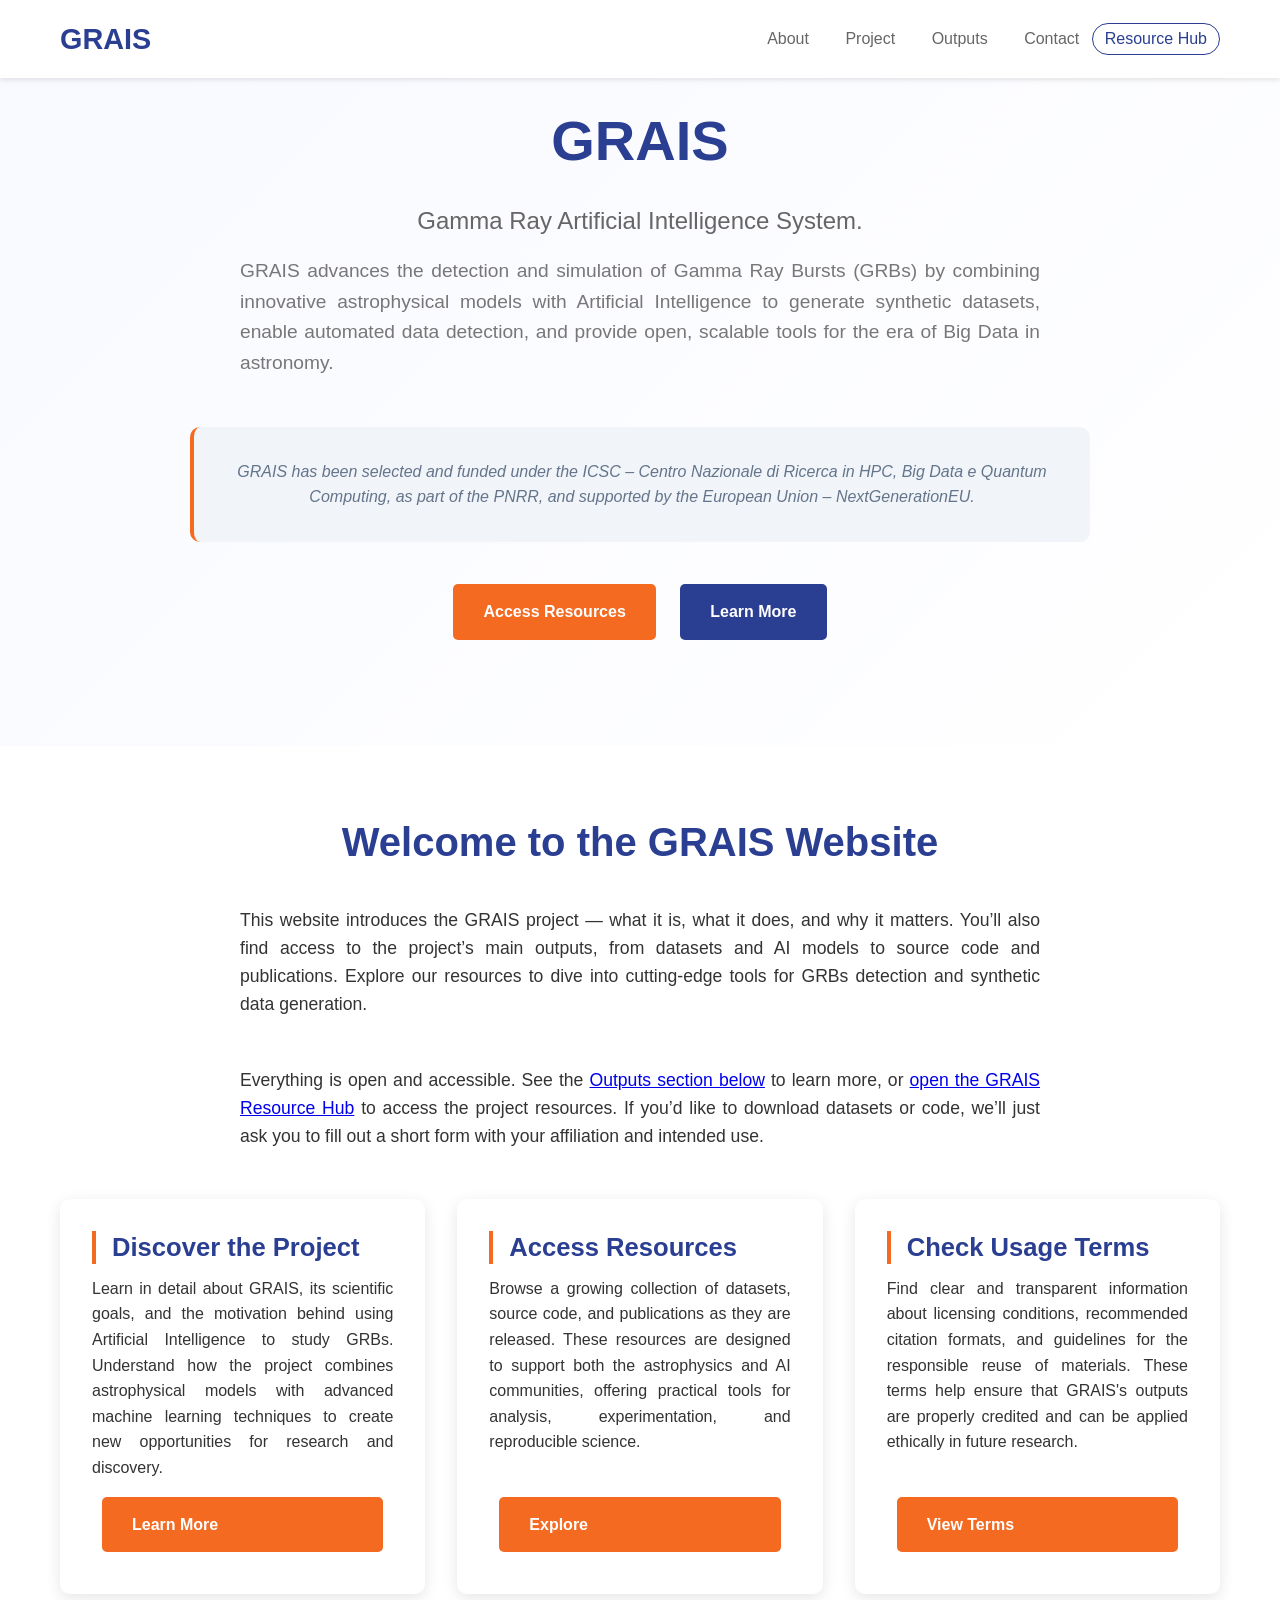
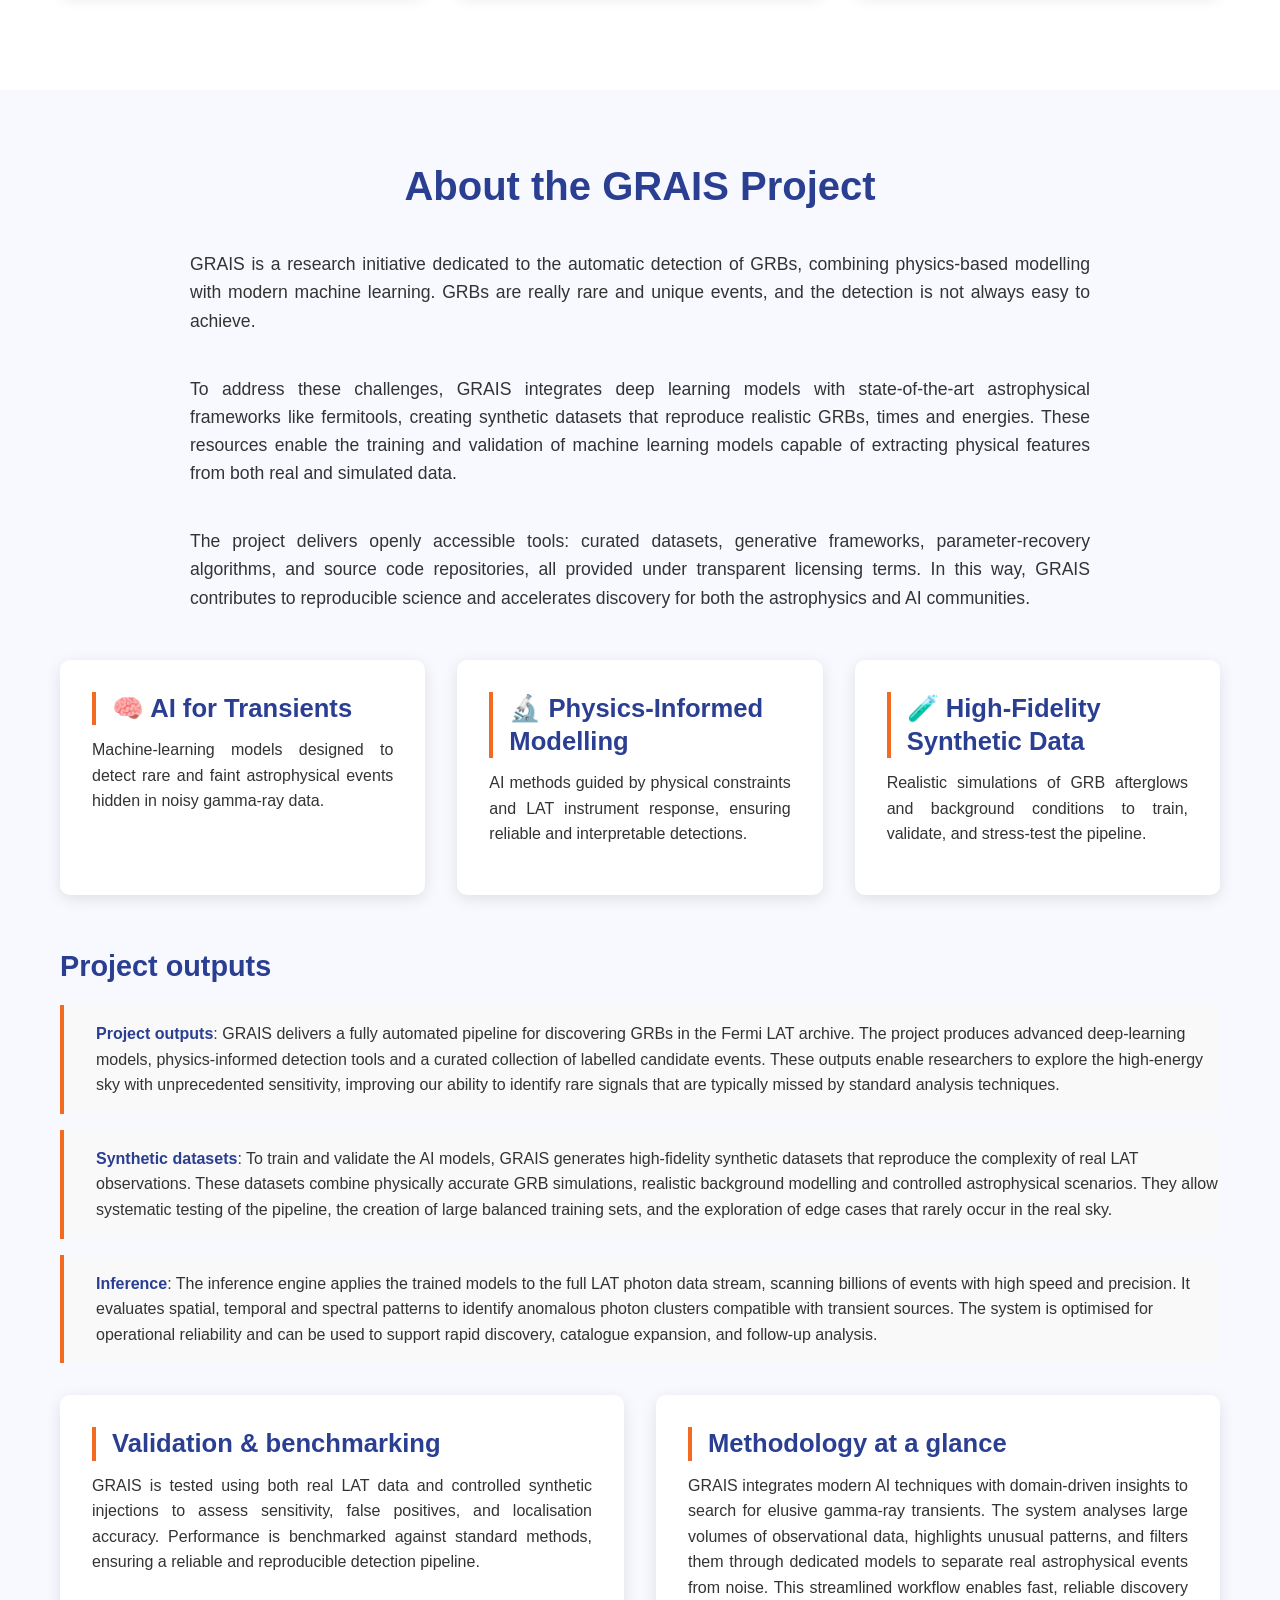
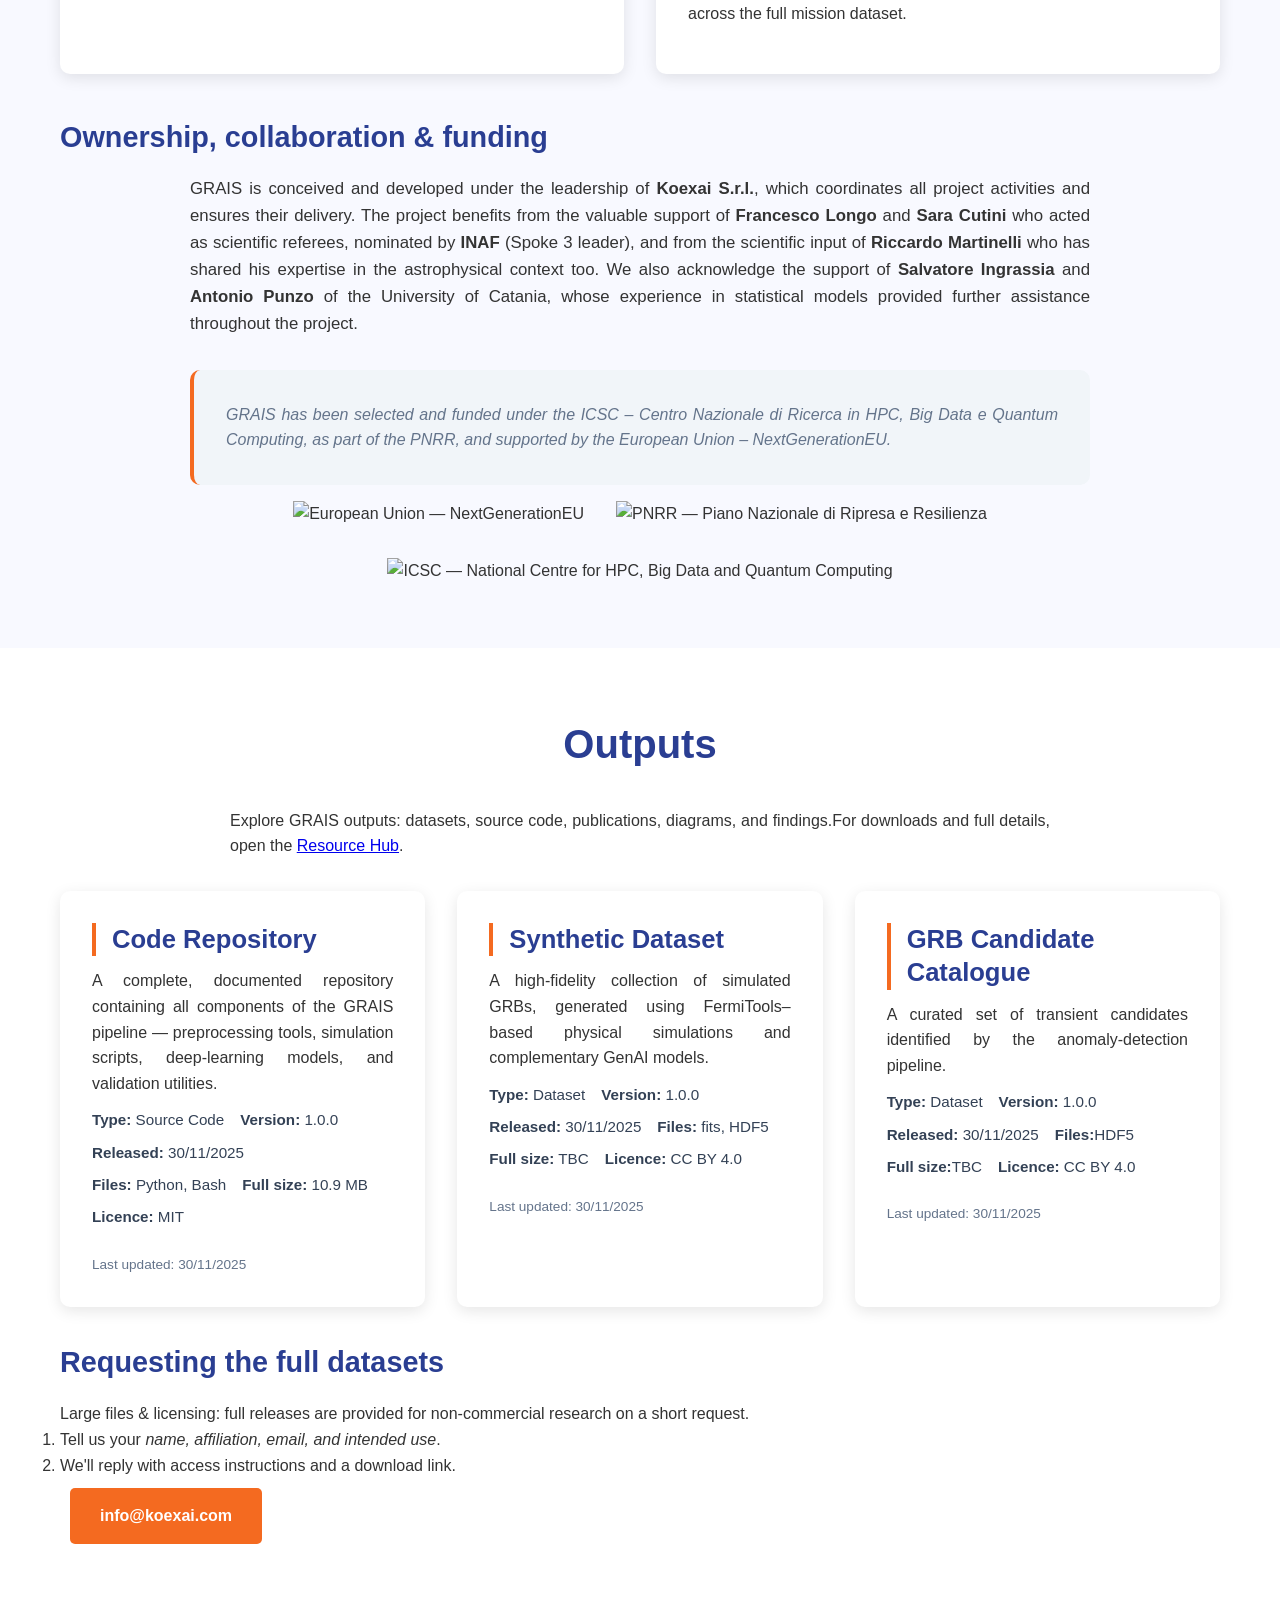
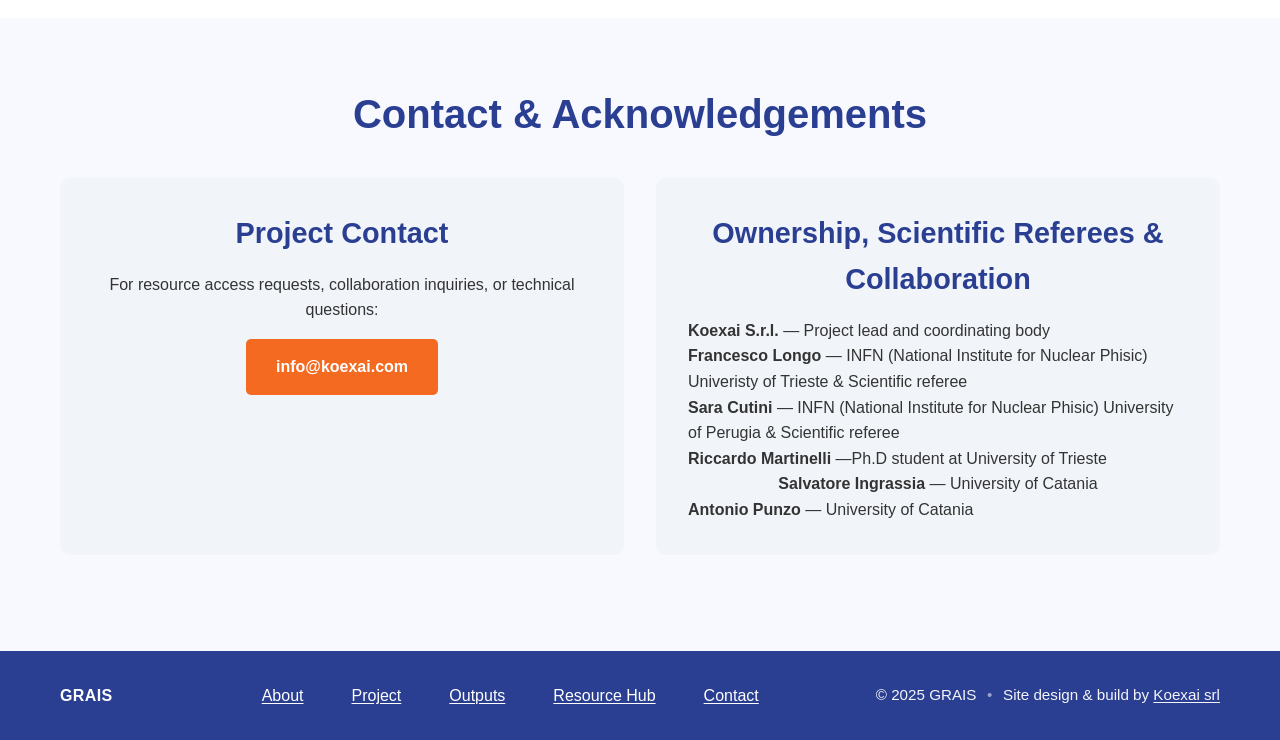
==== index.html @ ca1b63ef "Fixed contact in main page" ====
<!DOCTYPE html>
<html lang="en">
<head>
    <meta charset="UTF-8">
    <meta http-equiv="Content-Language" content="en">
    <meta name="viewport" content="width=device-width, initial-scale=1.0">
    <title>GRAIS</title>
    <link rel="stylesheet" href="assets/css/main.css">
    <!-- SEO & Sharing -->
    <meta name="description" content="GRAIS: AI-powered research on Gamma Ray Burnst — datasets, models, code and publications with open, responsible sharing.">
    <meta property="og:title" content="GRAIS — Gamma Ray Artificial Intelligence System.">
    <meta property="og:description" content="Explore datasets, AI models, code and publications. Open, responsible, and designed for reproducible research.">
    <meta property="og:type" content="website">
</head>
    
<body>
    <header>
        <div class="container">
            <div class="header-content">
                <div class="logo">GRAIS</div>
                <nav>
                    <a href="#about">About</a>
                    <a href="#project">Project</a>
                    <a href="#outputs">Outputs</a>
                    <a href="#contact">Contact</a>
                    <a href="/resources/" class="nav-cta">Resource Hub</a>
                </nav>
            </div>
        </div>
    </header>

    <main>
        <!-- Hero Section -->
        <section class="hero">
            <div class="container">
                <h1>GRAIS</h1>
                <div class="subtitle">Gamma Ray Artificial Intelligence System.</div>
                <div class="tagline" style="text-align: justify">
                   GRAIS advances the detection and simulation of Gamma Ray Bursts (GRBs) by combining innovative astrophysical models with Artificial Intelligence to generate synthetic datasets, enable automated data detection, and provide open, scalable tools for the era of Big Data in astronomy.
                </div>

                <div class="funding-notice">
                    GRAIS has been selected and funded under the ICSC – Centro Nazionale di Ricerca in HPC, Big Data e Quantum Computing, as part of the PNRR, and supported by the European Union – NextGenerationEU.
                </div>

                <a href="#outputs" class="btn">Access Resources</a>
                <a href="https://koexai.com/project/grais" target="_blank" class="btn btn-secondary" rel="noopener">Learn More</a>
            </div>
        </section>

        <!-- Section 1: About Website v2 -->
        <section id="about">
            <div class="container">
                <h2>Welcome to the GRAIS Website</h2>
                <p style="text-align:justify; font-size: 1.1rem; margin-bottom: 3rem; max-width: 800px; margin-left: auto; margin-right: auto;">
                  This website introduces the GRAIS project — what it is, what it does, and why it matters. You’ll also find access to the project’s main outputs, from datasets and AI models to source code and publications. Explore our resources to dive into cutting-edge tools for GRBs detection and synthetic data generation. 
                </p>
                <p style="text-align:justify; font-size: 1.1rem; margin-bottom: 3rem; max-width: 800px; margin-left: auto; margin-right: auto;">
                  Everything is open and accessible. See the <a href="#outputs">Outputs section below</a> to learn more, or <a href="/resources/">open the GRAIS Resource Hub</a> to access the project resources. If you’d like to download datasets or code,
                  we’ll just ask you to fill out a short form with your affiliation and intended use.
                </p>

                <div class="grid">
                  <div class="card" style="text-align:justify">
                    <h3>Discover the Project</h3>
                    <p>Learn in detail about GRAIS, its scientific goals, and the motivation behind using Artificial Intelligence to study GRBs. Understand how the project combines astrophysical models with advanced machine learning techniques to create new opportunities for research and discovery.</p>
                    <a href="#project" class="btn">Learn More</a>
                  </div>
                  <div class="card" style="text-align:justify">
                    <h3>Access Resources</h3>
                    <p>Browse a growing collection of datasets, source code, and publications as they are released. These resources are designed to support both the astrophysics and AI communities, offering practical tools for analysis, experimentation, and reproducible science.</p>
                    <a href="#outputs" class="btn">Explore</a>
                  </div>
                  <div class="card" style="text-align:justify">
                    <h3>Check Usage Terms</h3>
                    <p>Find clear and transparent information about licensing conditions, recommended citation formats, and guidelines for the responsible reuse of materials. These terms help ensure that GRAIS's outputs are properly credited and can be applied ethically in future research.</p>
                    <a href="./resources/index.html#licence-citation" class="btn">View Terms</a>
                  </div>
                </div>
            </div>
        </section>

        <!-- Section 2: Project Intro v2 -->
        <section id="project" class="alternate-bg">
            <div class="container">
                <h2>About the GRAIS Project</h2>
                <p style="text-align:justify; font-size:1.1rem; margin-bottom:2.5rem; max-width:900px; margin-left:auto; margin-right:auto;">
                  GRAIS is a research initiative dedicated to the automatic detection of GRBs, combining physics‑based modelling with modern machine learning. GRBs are really rare and unique events, and the detection is not always easy to achieve.
                </p>
                <p style="text-align:justify; font-size:1.1rem; margin-bottom:2.5rem; max-width:900px; margin-left:auto; margin-right:auto;">
                  To address these challenges, GRAIS integrates deep learning models with state-of-the-art astrophysical frameworks like fermitools, creating synthetic datasets that reproduce realistic GRBs, times and energies. These resources enable the training and validation of machine learning models capable of extracting physical features from both real and simulated data.
                </p>
                <p style="text-align:justify; font-size:1.1rem; margin-bottom:3rem; max-width:900px; margin-left:auto; margin-right:auto;">
                  The project delivers openly accessible tools: curated datasets, generative frameworks, parameter-recovery algorithms, and source code repositories, all provided under transparent licensing terms. In this way, GRAIS contributes to reproducible science and accelerates discovery for both the astrophysics and AI communities.
                </p>

                <div class="grid">
                    <div class="card">
                        <h3>🧠 AI for Transients</h3>
                        <p style="text-align: justify">Machine-learning models designed to detect rare and faint astrophysical events hidden in noisy gamma-ray data.</p>
                    </div>
                    <div class="card">
                        <h3>🔬 Physics‑Informed Modelling</h3>
                        <p style="text-align: justify">AI methods guided by physical constraints and LAT instrument response, ensuring reliable and interpretable detections.</p>
                    </div>
                    <div class="card">
                        <h3>🧪 High‑Fidelity Synthetic Data</h3>
                        <p style="text-align: justify">Realistic simulations of GRB afterglows and background conditions to train, validate, and stress-test the pipeline.</p>
                    </div>
                </div>

                <h3 style="text-align:justify; margin-top:3rem;">Project outputs</h3>
                <ul class="feature-list">
                    <li>
                        <strong>Project outputs</strong>: GRAIS delivers a fully automated pipeline for discovering GRBs in the Fermi LAT archive. The project produces advanced deep-learning models, physics-informed detection tools and a curated collection of labelled candidate events. These outputs enable researchers to explore the high-energy sky with unprecedented sensitivity, improving our ability to identify rare signals that are typically missed by standard analysis techniques.</li>
                    <li>
                        <strong>Synthetic datasets</strong>: To train and validate the AI models, GRAIS generates high-fidelity synthetic datasets that reproduce the complexity of real LAT observations. These datasets combine physically accurate GRB simulations, realistic background modelling and controlled astrophysical scenarios. They allow systematic testing of the pipeline, the creation of large balanced training sets, and the exploration of edge cases that rarely occur in the real sky.
                    </li>
                    <li>
                        <strong>Inference</strong>: The inference engine applies the trained models to the full LAT photon data stream, scanning billions of events with high speed and precision. It evaluates spatial, temporal and spectral patterns to identify anomalous photon clusters compatible with transient sources. The system is optimised for operational reliability and can be used to support rapid discovery, catalogue expansion, and follow-up analysis.
                    </li>
                    <!-- <li><strong>Reproducible source code</strong> with documentation and examples under clear licensing terms.</li> -->
                    <!-- <li><strong>Citation and licensing guidance</strong> enabling responsible and ethical reuse.</li> -->
                </ul>

                <div class="grid" style="text-align:justify; margin-top:2rem;">
                  <div class="card">
                    <h3>Validation &amp; benchmarking</h3>
                    <p>
                      GRAIS is tested using both real LAT data and controlled synthetic injections to assess sensitivity, false positives, and localisation accuracy. Performance is benchmarked against standard methods, ensuring a reliable and reproducible detection pipeline. 
                    </p>
                  </div>
                  <div class="card">
                    <h3>Methodology at a glance</h3>
                    <p>
                     GRAIS integrates modern AI techniques with domain-driven insights to search for elusive gamma-ray transients. The system analyses large volumes of observational data, highlights unusual patterns, and filters them through dedicated models to separate real astrophysical events from noise. This streamlined workflow enables fast, reliable discovery across the full mission dataset.
                    </p>
                  </div>
                </div>

                <div style="margin-top:2.5rem;">
                  <h3 style="text-align:justify;">Ownership, collaboration & funding</h3>
                  <p style="text-align:justify; font-size:1.05rem; max-width:900px; margin:0.75rem auto 1.5rem auto;">
                   GRAIS is conceived and developed under the leadership of <strong>Koexai S.r.l.</strong>, which coordinates all project activities and ensures their delivery. The project benefits from the valuable support of <strong>Francesco Longo</strong> and <strong>Sara Cutini</strong> who acted as scientific referees, nominated by <strong>INAF</strong> (Spoke 3 leader), and from the scientific input of <strong>Riccardo Martinelli</strong> who has shared his expertise in the astrophysical context too.
                   We also acknowledge the support of <strong>Salvatore Ingrassia</strong> and <strong>Antonio Punzo</strong> of the University of Catania, whose experience in statistical models provided further assistance throughout the project.
                  </p>
                  <p class="funding-notice" style="text-align:justify; margin-bottom:1rem;">
                    GRAIS has been selected and funded under the ICSC – Centro Nazionale di Ricerca in HPC, Big Data e Quantum Computing, as part of the PNRR, and supported by the European Union – NextGenerationEU.
                  </p>
                  <!-- Funding & Logos -->
                  <ul class="logo-bar" aria-label="Funding organisations">
                    <!-- Replace src with official assets; keep aspect ratios; avoid recolouring -->
                    <li><img src="assets/img/logos/EN_fundedbyEU_VERTICAL_RGB_POS_cropped.png" alt="European Union — NextGenerationEU" loading="lazy"></li>
                    <li><img src="assets/img/logos/pnrr-transizione-ecologica.jpg" alt="PNRR — Piano Nazionale di Ripresa e Resilienza" loading="lazy"></li>
                    <li><img src="assets/img/logos/icsc_fondazione.png" alt="ICSC — National Centre for HPC, Big Data and Quantum Computing" loading="lazy"></li>
                    <!-- <li><img src="assets/img/logos/mur.svg" alt="MUR — Ministero dell’Università e della Ricerca" style="height:44px;" loading="lazy"></li> -->
                  </ul>
                </div>
            </div>
        </section>

        <!-- Section 3: Outputs v3 -->
        <section id="outputs">
          <div class="container">
            <h2>Outputs</h2>
            <p class="lead" style="text-align:justify;max-width:820px;margin:0 auto 1.5rem;">
              Explore GRAIS outputs: datasets, source code, publications, diagrams, and findings.For downloads and full details, open the <a href="/resources/">Resource Hub</a>.

              <!--  Each dataset offers an <strong>open sample (.csv)</strong> and <strong>open documentation</strong>.
              The <strong>full release</strong> is available on request for non-commercial research. -->
            </p>

            <div class="grid resource-grid">

     
              <article class="card resource-card">
                <header class="resource-head">
                  <h3>Code Repository</h3>
                  <p style="text-align:justify">A complete, documented repository containing all components of the GRAIS pipeline — preprocessing tools, simulation scripts, deep-learning models, and validation utilities.</p>
                  <ul class="meta">
                    <li><strong>Type:</strong> Source Code</li>
                    <li><strong>Version:</strong> 1.0.0</li>
                    <li><strong>Released:</strong> 30/11/2025</li>
                    <li><strong>Files:</strong> Python, Bash</li>
                    <li><strong>Full size:</strong> 10.9 MB</li>
                    <li><strong>Licence:</strong> MIT</li>
                  </ul>
                </header>

                <a class="show-options" href="#" aria-haspopup="true" aria-expanded="false">Show options</a>

                <div class="hover-actions" aria-hidden="true">
                  <div class="actions-inner">
                      <a class="btn" href="/resources/#A1">Full details &amp; downloads</a>
                  </div>
                </div>

                <div class="resource-foot muted">Last updated: 30/11/2025</div>
              </article>

              <article class="card resource-card">
                <header class="resource-head">
                  <h3>Synthetic Dataset</h3>
                  <p style="text-align:justify">A high-fidelity collection of simulated GRBs, generated using FermiTools–based physical simulations and complementary GenAI models.</p>
                  <ul class="meta">
                    <li><strong>Type:</strong> Dataset</li>
                    <li><strong>Version:</strong> 1.0.0</li>
                    <li><strong>Released:</strong> 30/11/2025</li>
                    <li><strong>Files:</strong> fits, HDF5</li>
                    <li><strong>Full size:</strong> TBC</li>
                    <li><strong>Licence:</strong> CC BY 4.0</li>
                  </ul>
                </header>

                <a class="show-options" href="#" aria-haspopup="true" aria-expanded="false">Show options</a>

                <div class="hover-actions" aria-hidden="true">
                  <div class="actions-inner">
                    <a class="btn" href="/resources/#A2">Full details &amp; downloads</a>
                  </div>
                </div>

            
                <div class="resource-foot muted">Last updated: 30/11/2025</div>
              </article>

              <article class="card resource-card">
                <header class="resource-head">
                  <h3>GRB Candidate Catalogue</h3>
                  <p style="text-align:justify">A curated set of transient candidates identified by the anomaly-detection pipeline.</p>
                  <ul class="meta">
                    <li><strong>Type:</strong> Dataset</li>
                    <li><strong>Version:</strong> 1.0.0</li>
                    <li><strong>Released:</strong> 30/11/2025</li>
                    <li><strong>Files:</strong>HDF5</li>
                    <li><strong>Full size:</strong>TBC</li>
                    <li><strong>Licence:</strong> CC BY 4.0</li>
                  </ul>
                </header>

                <a class="show-options" href="#" aria-haspopup="true" aria-expanded="false">Show options</a>

                <div class="hover-actions" aria-hidden="true">
                  <div class="actions-inner">
                    <a class="btn" href="/resources/#B1">Full details &amp; downloads</a>
                  </div>
                </div>

               
                <div class="resource-foot muted">Last updated: 30/11/2025</div>
              </article>

              <!--
              <article class="card resource-card"
                       data-sample-url="./resources/datasets/samples/A2_curves_sample.csv"
                       data-sample-size="46 MB">
                <header class="resource-head">
                  <h3>GenAI Simulator Dataset</h3>
                  <p>Synthetic light curves generated by the GenAI simulator pipeline.</p>
                  <ul class="meta">
                    <li><strong>Type:</strong> Dataset</li>
                    <li><strong>Version:</strong> 1.0.0</li>
                    <li><strong>Released:</strong> 31/08/2025</li>
                    <li><strong>Files:</strong> 1 (full)</li>
                    <li><strong>Full size:</strong> 46 MB (format: .parquet)</li>
                    <li><strong>Licence:</strong> Non-commercial research</li>
                  </ul>
                </header>

                <a class="show-options" href="#" aria-haspopup="true" aria-expanded="false">Show options</a>

                <div class="hover-actions" aria-hidden="true">
                  <div class="actions-inner">
                    <a class="btn" href="/resources/#C1">Full details &amp; downloads</a>
                  </div>
                </div>

                <details id="sample-genai" class="block-sample" aria-live="polite">
                  <summary class="sr-only">Sample preview</summary>
                  <div class="sample-note">First 20 rows. Columns and units match the full dataset.</div>
                  <div class="sample-table">Loading preview…</div>
                  <div class="sample-actions">
                    <a class="btn btn-secondary" href="/samples/real-sn-sample.csv" download>Download sample CSV</a>
                    <span class="muted">Checksum (SHA-256): <code>TBC</code></span>
                  </div>
                </details>

                <details id="docs-genai" class="block-docs">
                  <summary class="sr-only">Documentation</summary>
                  <ul class="doc-links">
                    <li><a href="/docs/real-sn/README.html">README</a></li>
                    <li><a href="/docs/real-sn/SCHEMA.json">SCHEMA</a></li>
                    <li><a href="/docs/real-sn/CHANGELOG.html">CHANGELOG</a></li>
                    <li><a href="/docs/real-sn/CITATION.txt">CITATION</a></li>
                  </ul>
                </details>

                <div class="resource-foot muted">Last updated: 31/08/2025</div>
              </article>
              -->
            </div> 

            <div id="request-access" class="access-box">
              <h3>Requesting the full datasets</h3>
              <p class="muted">Large files &amp; licensing: full releases are provided for non-commercial research on a short request.</p>
              <ol>
                <li>Tell us your <em>name, affiliation, email, and intended use</em>.</li>
                <li>We'll reply with access instructions and a download link.</li>
              </ol>
              <a class="btn" href="#" id="email-link">info@koexai.com</a>
            </div>
          </div>
        </section>

        <!-- Contact -->
        <section id="contact" class="alternate-bg">
            <div class="container">
                <h2>Contact &amp; Acknowledgements</h2>

                <div class="grid">
                    <div class="contact-info">
                        <h3>Project Contact</h3>
                        <p>For resource access requests, collaboration inquiries, or technical questions:</p>
                        <a href="mailto:info@koexai.com" class="btn" style="margin-top: 1rem;">info@koexai.com</a>
                    </div>
                    
                    <div class="contact-info">
                      <h3>Ownership, Scientific Referees &amp; Collaboration</h3>
                      <p style="text-align: left"><strong>Koexai S.r.l.</strong> — Project lead and coordinating body</p>
                      <p style="text-align: left"><strong>Francesco Longo</strong> — INFN (National Institute for Nuclear Phisic) Univeristy of Trieste &amp; Scientific referee </p>
                      <p style="text-align: left"><strong>Sara Cutini</strong> — INFN (National Institute for Nuclear Phisic) University of Perugia &amp; Scientific referee</p>
                      <p style="text-align: left"><strong>Riccardo Martinelli</strong> —Ph.D student at University of Trieste</p>
                      <ptyle="text-align: left"> <strong>Salvatore Ingrassia</strong> — University of Catania</p> 
                      <p style="text-align: left"><strong>Antonio Punzo</strong> — University of Catania</p>

                    </div>
                </div>
            </div>
        </section>
    </main>

    <div data-include="/partials/footer.html"></div>

    <script src="assets/js/main.js" defer></script>
    <noscript>Your browser does not support JavaScript or it is disabled.Some features may not work properly.</noscript>
</body>
</html>
---- assets/css/main.css ----
/* === Base reset & layout === */
* { margin: 0; padding: 0; box-sizing: border-box; }
body { font-family: 'Segoe UI', Tahoma, Geneva, Verdana, sans-serif; line-height: 1.6; color: #333; background: #fff; }
.container { max-width: 1200px; margin: 0 auto; padding: 0 20px; }

/* === Header === */
body > header {
  background: #fff;
  padding: 1rem 0;
  box-shadow: 0 2px 5px rgba(0,0,0,0.1);
  position: fixed;
  width: 100%;
  top: 0;
  z-index: 1000;
}

.header-content { display: flex; justify-content: space-between; align-items: center; }
.logo { font-size: 1.8rem; font-weight: bold; color: #2A3E92; }

/* Primary nav */
nav a { text-decoration: none; color: #666; margin-left: 2rem; font-weight: 500; transition: color 0.3s; }
nav a:hover { color: #F46A20; }

/* CTA pill for the Resource Hub link (global) */
header nav .nav-cta {
  display: inline-block;
  padding: .45rem .75rem;
  border: 1px solid #2A3E92;
  border-radius: 9999px;
  text-decoration: none;
  color: #2A3E92;
  line-height: 1;
  margin-left: .5rem;
}
header nav .nav-cta:hover { background: #2A3E92; color: #fff; }
@media (max-width: 768px) { header nav .nav-cta { padding: .4rem .65rem; } }

/* === Main layout === */
section { padding: 4rem 0; }  /* content spacing; anchor offset handled below */

/* === Hero === */
.hero { background: linear-gradient(135deg, #f8f9ff 0%, #fff 100%); text-align: center; padding: 6rem 0; }
.hero h1 { font-size: 3.5rem; color: #2A3E92; margin-bottom: 1rem; }
.hero .subtitle { font-size: 1.5rem; color: #666; margin-bottom: 1rem; }
.hero .tagline { font-size: 1.2rem; color: #777; margin-bottom: 3rem; max-width: 800px; margin-left: auto; margin-right: auto; }
.funding-notice { background: #f1f5f9; padding: 2rem; border-radius: 10px; margin: 2rem auto; max-width: 900px; font-style: italic; color: #64748b; border-left: 4px solid #F46A20; }

/* === Buttons === */
.btn { display: inline-block; background: #F46A20; color: #fff; padding: 15px 30px; text-decoration: none; border-radius: 5px; font-weight: bold; transition: background .3s; margin: 10px; }
.btn:hover { background: #e55a1a; }
.btn-secondary { background: #2A3E92; }
.btn-secondary:hover { background: #1e2d6f; }

/* === Headings (site-wide defaults) === */
h2 { font-size: 2.5rem; color: #2A3E92; text-align: center; margin-bottom: 2rem; }
h3 { font-size: 1.8rem; color: #2A3E92; margin-bottom: 1rem; }

/* === Grid & cards === */
.grid { display: grid; grid-template-columns: repeat(auto-fit, minmax(300px, 1fr)); gap: 2rem; margin: 2rem 0; align-items: stretch; }
.card { background: #fff; padding: 2rem; border-radius: 10px; box-shadow: 0 4px 15px rgba(0,0,0,0.1); transition: transform .3s, box-shadow .3s; display: flex; flex-direction: column; justify-content: flex-start; height: 100%; position: relative; }
.card:hover { transform: translateY(-5px); box-shadow: 0 8px 25px rgba(0,0,0,0.15); }
.card h3 { color: #2A3E92; border-left: 4px solid #F46A20; padding-left: 1rem; font-size: 1.6rem; line-height: 1.3; margin-bottom: .75rem; }
.card p { font-size: 1rem; line-height: 1.6; margin-bottom: 1rem; }
.card .btn { margin-top: auto; }

/* === Misc sections === */
.alternate-bg { background: #f8f9ff; }
.feature-list { list-style: none; padding: 0; }
.feature-list li { padding: 1rem 0; border-left: 4px solid #F46A20; padding-left: 2rem; margin: 1rem 0; background: #f9f9f9; border-radius: 0 5px 5px 0; }
.feature-list li strong { color: #2A3E92; }

/* === Site footer === */
.site-footer { background: #2A3E92; color: #fff; text-align: center; padding: 2rem 0; }
.contact-info { background: #f1f5f9; padding: 2rem; border-radius: 10px; text-align: center; }

/* === Funding logos === */
.logo-bar { display: flex; flex-wrap: wrap; justify-content: center; align-items: center; list-style: none; padding: 0; margin: 0; gap: 2rem; }
.logo-bar img { height: 88px; max-width: 100%; }
@media (max-width: 1024px) { .logo-bar img { height: 72px; } }
@media (max-width: 768px)  { .logo-bar img { height: 48px; } }

/* === Resources section (homepage cards) === */
.resource-grid { align-items: stretch; position: relative; }
.resource-card { display: flex; flex-direction: column; isolation: isolate; overflow: hidden; z-index: 0; }
/* Ensure card headers behave like normal content */
.resource-card .resource-head { position: static; width: auto; top: auto; box-shadow: none; background: transparent; }
.resource-card .resource-head p { margin: .35rem 0 .75rem; }

/* Metadata row */
.meta { display: flex; flex-wrap: wrap; gap: .5rem 1rem; margin: 0 0 .75rem; padding: 0; list-style: none; }
.meta li { font-size: .95rem; color: #334155; }

/* Details blocks — hidden when closed */
.resource-card details > summary { display: none; }
.block-sample:not([open]), .block-docs:not([open]) { display: none !important; }

.block-sample, .block-docs {
  margin-top: .75rem;
  border: 1px solid #e5e7eb;
  border-radius: 10px;
  padding: .75rem;
  background: #fafafa;
  position: relative;
  z-index: 1;
}
.block-sample[open], .block-docs[open] { background: #f8fafc; }

/* Sample table (homepage cards) */
.sample-note { font-size: .9rem; color: #475569; margin-bottom: .5rem; }
.sample-actions { display: flex; align-items: center; gap: 1rem; margin-top: .5rem; }
.sample-table { overflow: auto; max-height: 280px; border: 1px solid #e5e7eb; background: #fff; border-radius: 8px; }
.sample-table table { width: 100%; border-collapse: collapse; font-size: .92rem; }
.sample-table th, .sample-table td { padding: .4rem .5rem; border-bottom: 1px solid #f1f5f9; white-space: nowrap; }
.sample-table th { text-align: left; position: sticky; top: 0; background: #f8fafc; }

/* Bottom action bar (appears on hover/focus/tap) */
.hover-actions {
  position: absolute; left: 1rem; right: 1rem; bottom: 1rem;
  background: #fff; border: 1px solid #e5e7eb; border-radius: 10px;
  box-shadow: 0 6px 18px rgba(0,0,0,.08);
  padding: .75rem;
  display: flex; align-items: center; justify-content: center;
  opacity: 0; pointer-events: none; transform: translateY(8px);
  transition: opacity .18s ease, transform .18s ease;
  z-index: 2;
}
.resource-card:hover .hover-actions,
.resource-card:focus-within .hover-actions,
.resource-card.is-hovered .hover-actions { opacity: 1; pointer-events: auto; transform: translateY(0); }

.actions-inner { display: flex; gap: .5rem; flex-wrap: wrap; justify-content: center; }
.actions-inner .btn { margin: 0; } /* don't inherit .card .btn bottom push */

.show-options {
  position: absolute; right: .75rem; top: .75rem; z-index: 3;
  font-size: .85rem; text-decoration: underline; color: #1e3a8a;
}
@media (hover:hover) { .show-options { opacity: 0; pointer-events: none; } }

/* Card footer (small note, not site footer) */
.resource-foot { margin-top: .75rem; font-size: .85rem; color: #64748b; background: transparent; padding: 0; }

/* === Accessibility focus (unified) === */
a:focus-visible,
button:focus-visible,
[tabindex]:focus-visible {
  outline: 3px solid #2A3E92;
  outline-offset: 2px;
}

/* === Skip link === */
.skip-link {
  position: absolute;
  left: -9999px;
  top: auto;
  width: 1px;
  height: 1px;
  overflow: hidden;
}
.skip-link:focus {
  position: static;
  width: auto;
  height: auto;
  padding: .5rem .75rem;
  background: #F1F5FF;
  border-radius: .5rem;
  display: inline-block;
}

/* === Fixed header compensation + anchor offset === */
:root { --header-h: 88px; }              /* desktop header height (tweak if needed) */

.with-fixed-header main {                /* pushes page content below the bar */
  padding-top: var(--header-h);
}

/* When jumping to #anchors, keep the heading clear of the bar */
.with-fixed-header section[id],
.with-fixed-header article[id],
.with-fixed-header h1[id],
.with-fixed-header h2[id],
.with-fixed-header h3[id],
.with-fixed-header h4[id] {
  scroll-margin-top: calc(var(--header-h) + 8px);
}

/* Mobile: header is usually shorter */
@media (max-width: 768px) {
  :root { --header-h: 72px; }
}

/* === Resource Hub (scoped to body.resources-page) === */
body.resources-page .lede { max-width: 80ch; margin: .75rem auto 1.25rem; color: #475569; }

/* Type scale */
body.resources-page h1 { font-size: 3rem; color: #2A3E92; letter-spacing: -0.02em; margin: 0 0 1rem; }
body.resources-page h2 { font-size: 2.2rem; color: #2A3E92; text-align: center; margin: 2.2rem 0 .75rem; }
body.resources-page h3 { font-size: 1.6rem; color: #2A3E92; margin: 1.2rem 0 .5rem; }
body.resources-page h4 { font-size: 1.1rem; font-weight: 700; margin: .6rem 0 .35rem; }
body.resources-page h5 { font-size: 1rem; font-weight: 600; margin: .75rem 0 .45rem; }

body.resources-page p { margin: .5rem 0; }
body.resources-page ul { margin: .5rem 0 1rem 1.25rem; }

/* Content links (main + footer + TOC) — not header nav */
body.resources-page main a,
/* body.resources-page footer a, */
body.resources-page #toc a {
  color: #1f3a8a;
  text-decoration: underline;
  text-underline-offset: 2px;
}
body.resources-page main a:hover,
body.resources-page footer a:hover,
body.resources-page #toc a:hover {
  text-decoration-thickness: 2px;
}
/* Footer links on dark background */
.site-footer a,
.site-footer a:visited {
  color:#fff;
  text-decoration: underline;
  text-underline-offset: 2px;
}
.site-footer a:hover { text-decoration-thickness: 2px; }


/* ===== Resource Hub — TOC panel (professional/clean) ===== */
body.resources-page #toc { --toc-indent: .7rem; --toc-rail1:#e5e7eb; --toc-rail2:#eef2f7; }

/* No bullets anywhere */
body.resources-page #toc ul,
body.resources-page #toc li { list-style: none; margin: 0; padding: 0; }

/* Top level: flush with the panel (no rail) */
body.resources-page #toc > ul {
  padding-left: 0;
  margin-left: 0;
  border-left: 0;
  margin-top: .35rem;
}

/* Nested levels: small, consistent indent + subtle rail */
body.resources-page #toc li                 { margin: .18rem 0; }
body.resources-page #toc li > ul            { margin-left: var(--toc-indent); padding-left: var(--toc-indent); border-left: 2px solid var(--toc-rail1); }
body.resources-page #toc li > ul > li > ul  { border-left: 2px solid var(--toc-rail2); }

/* Links */
body.resources-page #toc a {
  display: block;
  color: #334155;
  text-decoration: none;
  line-height: 1.3;
  overflow-wrap: anywhere;   /* wrap long labels instead of pushing indent */
}
body.resources-page #toc a:hover { color: #1f3a8a; text-decoration: underline; }

/* Active */
body.resources-page #toc a[aria-current="true"] {
  color: #1f3a8a;
  font-weight: 700;
  background: #eef2ff;
  border-radius: 6px;
  padding: 2px 4px;
}

/* TOC panel shell */
body.resources-page .toc-panel { padding: .9rem .95rem 1.15rem .95rem; }
body.resources-page .toc-panel h2 {
  font-size: 1.05rem;
  text-align: left;
  margin: 0 0 .5rem;
  color: #2A3E92;
}
/* Avoid generic padding on lists; indenting is handled above */
body.resources-page .toc-panel ul { margin: .25rem 0; padding-left: 0; }
body.resources-page .toc-panel ul ul { margin-top: .25rem; }
body.resources-page .toc-panel li + li { margin-top: .25rem; }
body.resources-page .toc-panel a { text-decoration: none; }
body.resources-page .toc-panel a:hover { text-decoration: underline; }

/* Hard reset to guarantee flush top level (wins over any earlier rules) */
body.resources-page .toc-panel #toc > ul{
  padding-left: 0 !important;
  margin-left: 0 !important;
  border-left: 0 !important;
}
body.resources-page .toc-panel #toc > ul > li,
body.resources-page .toc-panel #toc > ul > li > a{
  padding-left: 0 !important;
  margin-left: 0 !important;
}
/* First nested level inside the panel */
body.resources-page .toc-panel #toc > ul > li > ul{
  margin-left: .45rem;
  padding-left: .6rem;
  border-left: 2px solid #e5e7eb;
}

/* Active link state (set via JS) */
body.resources-page .toc-panel a[aria-current="true"] {
  font-weight: 700;
  color: #2A3E92;
  text-decoration: underline;
  text-underline-offset: 2px;
}

/* Jump to… select — full-width and neat */
body.resources-page .toc-panel .toc-select{
  display:block; width:100%;
  margin:.5rem 0 .5rem;
  padding:.45rem .6rem;
  border:1px solid #e5e7eb; border-radius:8px; background:#fff;
  font: inherit;
}

/* Ensure long labels/URLs wrap inside the panel */
body.resources-page .toc-panel a{ overflow-wrap:anywhere; word-break:break-word; }

/* Dataset blocks spacing */
body.resources-page #datasets { margin-top: 1rem; }
body.resources-page #datasets > section { margin-top: 1.5rem; }          /* A / B / C categories */
body.resources-page #datasets article {
  margin: 1.25rem 0 2rem;                                                /* A1, A2, B1, C1 blocks */
  padding-bottom: 1rem;
  border-bottom: 1px solid #e5e7eb;
}
body.resources-page #datasets h3 { margin: 1rem 0 .25rem; }
body.resources-page #datasets h4 { margin: .6rem 0 .35rem; }
body.resources-page #datasets h5 { margin: .75rem 0 .45rem; font-weight: 600; }
body.resources-page #datasets p { margin: .45rem 0; }
body.resources-page #datasets ul { margin: .4rem 0 .9rem 1.25rem; }       /* indent lists within blocks */

/* Preview containers / tables */
body.resources-page .table-scroll {
  margin-top: .4rem;
  border: 1px solid #e5e7eb;
  border-radius: 8px;
  overflow: auto;
  max-height: 240px;
  background: #fff;
}
body.resources-page .table-scroll table { width: 100%; border-collapse: collapse; font-size: .95rem; }
body.resources-page .table-scroll thead th {
  position: sticky; top: 0;
  background: #f8fafc;
  text-align: left;
  border-bottom: 1px solid #e5e7eb;
  padding: .45rem .6rem;
  white-space: nowrap;
}
body.resources-page .table-scroll tbody td {
  border-bottom: 1px solid #f1f5f9;
  padding: .4rem .6rem;
  white-space: nowrap;
}
body.resources-page .table-scroll tbody tr:nth-child(odd) td { background: #fcfdff; }
body.resources-page .preview-actions { margin-top: .45rem; }

/* Muted text */
body.resources-page .muted { color: #64748b; }

/* Current page state (Hub CTA filled on the hub) */
body.resources-page header nav .nav-cta[aria-current="page"] { background: #2A3E92; color: #fff; }

/* === Responsive tweaks (site-wide, non-destructive) === */
@media (max-width: 768px) {
  .hero h1 { font-size: 2.7rem; }
  h2 { font-size: 2rem; }
  h3, .card h3 { font-size: 1.4rem; }

  /* Keep nav visible on small screens (no JS burger yet) */
  .header-content { justify-content: space-between; }
  header nav { display: flex; flex-wrap: wrap; gap: .75rem 1rem; }
  header nav a { margin-left: 0; }
}

/* ===== Resource Hub: two-column layout & TOC panel (scoped) ===== */
body.resources-page .page-grid {
  display: grid;
  grid-template-columns: 260px 1fr;
  gap: 2rem;
  align-items: start;
}

/* Sticky TOC panel (shell already above) */
body.resources-page .toc-panel {
  position: sticky;
  top: calc(var(--header-h) + 12px);
  align-self: start;
  border: 1px solid #e5e7eb;
  border-radius: 12px;
  background: #fff;
  padding: 1rem 1rem 1.25rem;
}

/* Mobile: collapse to single column and show a Jump control */
@media (max-width: 980px) {
  body.resources-page .page-grid { grid-template-columns: 1fr; }
  body.resources-page .toc-panel {
    position: static;
    padding: .75rem;
  }
  body.resources-page .toc-select {
    display: block;
    width: 100%;
    margin: .25rem 0 .5rem;
    padding: .5rem .6rem;
    border: 1px solid #e5e7eb;
    border-radius: 8px;
    background: #fff;
    font: inherit;
  }
  /* Hide the long list on small screens; keep the heading + select */
  body.resources-page .toc-panel ul { display: none; }
}

/* ===== Resource Hub — Category bands + dataset frames (scoped) ===== */
:root{
  /* faint tints for category backgrounds */
  --band-a: #F8FAFF;  /* cool blue */
  --band-b: #FAFFF8;  /* soft green */
  --band-c: #FFF9F8;  /* warm coral */
  --band-border: #eef2f7;
}

body.resources-page #datasets .category-band {
  background: #fff; /* default, overridden by per-band classes below */
  border: 1px solid var(--band-border);
  border-radius: 12px;
  padding: 1.25rem;
  margin: 1.5rem 0;
}

/* per-category tints */
body.resources-page #datasets .category-band.band-a { background: var(--band-a); }
body.resources-page #datasets .category-band.band-b { background: var(--band-b); }
body.resources-page #datasets .category-band.band-c { background: var(--band-c); }

/* space inside bands */
body.resources-page #datasets .category-band > * + * { margin-top: 1rem; }

/* dataset frames (NOT cards): subtle border, radius, white bg */
body.resources-page #datasets .dataset.frame {
  background: #fff;
  border: 1px solid #e5e7eb;
  border-radius: 10px;
  padding: 1rem 1.25rem;
  margin: .75rem 0 1rem;
}

/* remove the old bottom divider when framed */
body.resources-page #datasets article.frame {
  border-bottom: 0;
  padding-bottom: 0;
}

/* tidy spacing of headings within framed datasets */
body.resources-page #datasets .dataset.frame h4 { margin-top: .25rem; }
body.resources-page #datasets .dataset.frame h5 { margin-top: .75rem; }

/* responsive: soften padding on small screens */
@media (max-width: 768px){
  body.resources-page #datasets .category-band { padding: .9rem; }
  body.resources-page #datasets .dataset.frame { padding: .9rem; }
}

/* Primary files strip (scoped to the hub) */
body.resources-page .visually-hidden {
  position: absolute !important; width: 1px; height: 1px; padding: 0; margin: -1px;
  overflow: hidden; clip: rect(0,0,0,0); white-space: nowrap; border: 0;
}

body.resources-page .file-strip {
  display: flex; flex-wrap: wrap; gap: .5rem 1rem;
  margin: .35rem 0 .75rem;
}

body.resources-page .file-item {
  display: inline-flex; align-items: center; gap: .5rem;
  padding: .45rem .65rem;
  border: 1px solid #e5e7eb; border-radius: 9999px;
  background: #fff;
}

body.resources-page .file-item svg { width: 16px; height: 16px; fill: #2A3E92; flex: 0 0 auto; }
body.resources-page .file-item .name { font-weight: 600; }
body.resources-page .file-item .meta { color: #64748b; font-size: .9rem; }
body.resources-page .file-item .hash {
  font-family: ui-monospace, SFMono-Regular, Menlo, Consolas, monospace;
  font-size: .85rem; text-decoration: underline; text-underline-offset: 2px;
}

/* ===== Resource Hub — Preview toolbar (scoped) ===== */
body.resources-page .preview-toolbar {
  display: flex;
  align-items: center;
  justify-content: space-between;
  gap: .5rem;
  margin: .35rem 0 .25rem;
  font-size: .9rem;
}

body.resources-page .preview-toolbar .group {
  display: inline-flex;
  align-items: center;
  gap: .5rem;
}

/* Reuse the small, neutral button look */
body.resources-page .preview-toolbar button,
body.resources-page .preview-toolbar a.btn-ghost {
  border: 1px solid #e5e7eb;
  padding: .3rem .5rem;
  border-radius: 6px;
  background: #fff;
  cursor: pointer;
  text-decoration: none;
  line-height: 1;
}

body.resources-page .preview-toolbar button[disabled] { opacity: .5; cursor: default; }
body.resources-page .preview-toolbar .range { font-variant-numeric: tabular-nums; color: #64748b; }
body.resources-page .preview-toolbar .status { margin-left: .25rem; color: #64748b; font-size: .85rem; }

/* Small screens: stack neatly */
@media (max-width: 640px) {
  body.resources-page .preview-toolbar { flex-wrap: wrap; }
}

body.resources-page .preview-toolbar--bottom { margin-top: .25rem; }

/* ===== Resource Hub — FAIR checklist (scoped, consolidated) ===== */
body.resources-page{
  /* status colours */
  --fair-ok:       #16a34a;  /* green */
  --fair-soon:     #d97706;  /* amber */
  --fair-missing:  #64748b;  /* grey */
  --fair-external: #0e7490;  /* teal */
  --fair-border:   #e5e7eb;

  /* chip tints (bg + text) */
  --fair-ok-bg:       #e9f7ef;  --fair-ok-text:       #065f46;
  --fair-soon-bg:     #fff4e5;  --fair-soon-text:     #7c2d12;
  --fair-missing-bg:  #eef2f7;  --fair-missing-text:  #334155;
  --fair-external-bg: #e6f7fb;  --fair-external-text: #0c4a6e;
}

body.resources-page .fair-note { color:#64748b; margin:.35rem 0 .5rem; }

body.resources-page .fair-checklist {
  list-style:none; margin:.5rem 0 1rem; padding:0; display:grid; gap:.5rem;
}

body.resources-page .fair-item {
  display:flex; align-items:center; gap:.5rem;
  padding:.5rem .65rem; border:1px solid var(--fair-border);
  border-radius:8px; background:#fff;
}

/* left accent by status */
body.resources-page .fair-item[data-status="available"] { border-left:4px solid var(--fair-ok); }
body.resources-page .fair-item[data-status="soon"]      { border-left:4px solid var(--fair-soon); }
body.resources-page .fair-item[data-status="external"]  { border-left:4px solid var(--fair-external); }
body.resources-page .fair-item[data-status="missing"]   { border-left:4px solid var(--fair-missing); }

/* tiny icon colour by status */
body.resources-page .fair-item .icon svg { width:16px; height:16px; display:block; }
body.resources-page .fair-item[data-status="available"] .icon svg { fill: var(--fair-ok); }
body.resources-page .fair-item[data-status="soon"]      .icon svg { fill: var(--fair-soon); }
body.resources-page .fair-item[data-status="external"]  .icon svg { fill: var(--fair-external); }
body.resources-page .fair-item[data-status="missing"]   .icon svg { fill: var(--fair-missing); }

/* name + link */
body.resources-page .fair-item .name { font-weight:600; margin-right:.25rem; }
body.resources-page .fair-item .sep  { color:#94a3b8; }

/* coloured status chip (matches accent) */
body.resources-page .fair-item .state{
  margin-left:auto; font-size:.82rem; padding:.2rem .5rem; border-radius:9999px;
  border:1px solid var(--fair-border); background:#f8fafc; color:#334155;
}
body.resources-page .fair-item[data-status="available"] .state{
  background:var(--fair-ok-bg); border-color:var(--fair-ok); color:var(--fair-ok-text);
}
body.resources-page .fair-item[data-status="soon"] .state{
  background:var(--fair-soon-bg); border-color:var(--fair-soon); color:var(--fair-soon-text);
}
body.resources-page .fair-item[data-status="external"] .state{
  background:var(--fair-external-bg); border-color:var(--fair-external); color:var(--fair-external-text);
}
body.resources-page .fair-item[data-status="missing"] .state{
  background:var(--fair-missing-bg); border-color:var(--fair-missing); color:var(--fair-missing-text);
}

/* ===== Resource Hub — Licence & Citation tools (scoped) ===== */
body.resources-page .cite-toolbar{
  display:flex; align-items:center; justify-content:space-between;
  gap:.5rem; margin:.35rem 0 .35rem; font-size:.9rem;
}
body.resources-page .cite-toolbar .group{
  display:inline-flex; align-items:center; gap:.5rem;
}

/* Reuse neutral button look (same as preview toolbar) */
body.resources-page .cite-toolbar button{
  border:1px solid #e5e7eb; padding:.3rem .5rem; border-radius:6px;
  background:#fff; cursor:pointer; line-height:1;
}
body.resources-page .cite-toolbar button[aria-pressed="true"]{
  background:#f1f5f9;
}
body.resources-page .cite-toolbar .status{ margin-left:.25rem; color:#64748b; font-size:.85rem; }

/* Contain long BibTeX/URL lines inside the box (prevents page-wide overflow) */
body.resources-page pre.cite{
  display:block;
  max-width:100%;
  padding:.75rem .9rem;
  border:1px solid #e5e7eb;
  border-radius:8px;
  background:#f8fafc;
  white-space:pre;          /* keep formatting */
  overflow-x:auto;          /* scroll inside the box if needed */
  overflow-y:auto;
}

/* Wrapping toggle for long citations */
body.resources-page pre.cite.is-wrapped{
  white-space: pre-wrap;        /* wrap long lines */
  overflow-wrap: anywhere;      /* break very long tokens (URLs) */
  overflow-x: auto;             /* keep internal scroll if still needed */
}

body.resources-page pre.cite.is-copied { box-shadow: 0 0 0 2px #c7d2fe inset; }

/* Copy button success/fail flash */
body.resources-page .cite-toolbar button.ok {
  border-color: #2A3E92;
  box-shadow: 0 0 0 2px rgba(42, 62, 146, 0.12);
}

/* ===== Resource Hub — Publications (scoped) ===== */
body.resources-page .pub-filter{
  display:flex; gap:.5rem; flex-wrap:wrap;
  margin:.5rem 0 1rem;
}
body.resources-page .pub-filter button{
  border:1px solid #e5e7eb; background:#fff; border-radius:9999px;
  padding:.35rem .75rem; cursor:pointer; line-height:1; font:inherit;
}
body.resources-page .pub-filter button[aria-pressed="true"]{
  background:#2A3E92; color:#fff; border-color:#2A3E92;
}

body.resources-page .pub-group{ margin:1.25rem 0 1.75rem; }
body.resources-page .pub-list{ list-style:none; margin:.5rem 0 0; padding:0; display:grid; gap:.75rem; }

body.resources-page .pub-item{
  border:1px solid #e5e7eb; border-radius:10px; background:#fff;
  padding:.8rem .95rem;
}
body.resources-page .pub-head{
  display:flex; align-items:center; gap:.75rem;
}
body.resources-page .pub-title a{ text-decoration:none; }
body.resources-page .pub-title a:hover{ text-decoration:underline; }

body.resources-page .pub-meta{
  list-style:none; margin:.35rem 0 .25rem; padding:0;
  display:flex; flex-wrap:wrap; gap:.35rem 1rem; color:#475569; font-size:.95rem;
}
body.resources-page .pub-meta .label{ color:#334155; font-weight:600; }

/* Status chip (publication) */
body.resources-page{
  --pub-prep:     #d97706; /* amber */
  --pub-submit:   #0ea5e9; /* sky */
  --pub-review:   #7c3aed; /* violet */
  --pub-accept:   #16a34a; /* green */
  --pub-publish:  #15803d; /* deep green */
  --pub-preprint: #0369a1; /* deep sky */
  --pub-wip:      #64748b; /* slate */
}
body.resources-page .pub-state{
  margin-left:auto; font-size:.82rem; padding:.2rem .55rem; border-radius:9999px;
  border:1px solid #e5e7eb; background:#f8fafc; color:#334155;
}

/* colour the chip by data-status */
body.resources-page .pub-item[data-status="in-prep"]      .pub-state{ background:#fff4e5; border-color:var(--pub-prep);     color:#7c2d12; }
body.resources-page .pub-item[data-status="submitted"]    .pub-state{ background:#e6f6fe; border-color:var(--pub-submit);   color:#075985; }
body.resources-page .pub-item[data-status="under-review"] .pub-state{ background:#f3e8ff; border-color:var(--pub-review);   color:#5b21b6; }
body.resources-page .pub-item[data-status="accepted"]     .pub-state{ background:#e9f7ef; border-color:var(--pub-accept);   color:#065f46; }
body.resources-page .pub-item[data-status="published"]    .pub-state{ background:#e8f5eb; border-color:var(--pub-publish);  color:#065f46; }
body.resources-page .pub-item[data-status="preprint"]     .pub-state{ background:#e6f7fb; border-color:var(--pub-preprint); color:#0c4a6e; }
body.resources-page .pub-item[data-status="wip"]          .pub-state{ background:#eef2f7; border-color:var(--pub-wip);      color:#334155; }
body.resources-page .pub-item[data-status="planned"]      .pub-state{ background:#eef2f7; border-color:#cbd5e1;             color:#334155; }

/* details/summary tidy */
body.resources-page details.pub-more summary{
  cursor: pointer; color:#1f3a8a; text-decoration: underline; text-underline-offset:2px;
}
body.resources-page details.pub-more[open]{ background:#f8fafc; border-radius:8px; padding:.4rem .5rem; margin-top:.25rem; }
body.resources-page details.pub-more[open] .pub-note{ color:#475569; }

/* ===== Resource Hub — Source Code (scoped) ===== */
body.resources-page .repo{
  border:1px solid #e5e7eb; border-radius:12px; background:#fff;
  padding:1rem 1.25rem; margin:1rem 0 1.5rem;
}
body.resources-page .repo-head{
  display:flex; align-items:center; gap:.75rem;
}
body.resources-page .repo-title{ margin:0; font-size:1.25rem; color:#2A3E92; }

/* status chip */
body.resources-page .repo-state{
  margin-left:auto; font-size:.82rem; padding:.2rem .55rem; border-radius:9999px;
  border:1px solid #e5e7eb; background:#f8fafc; color:#334155;
}

/* tint by status */
body.resources-page{
  --repo-public:   #16a34a;
  --repo-private:  #64748b;
  --repo-wip:      #d97706;
  --repo-frozen:   #7c3aed;
  --repo-arch:     #0e7490;

  --repo-public-bg:  #e9f7ef; --repo-public-text:#065f46;
  --repo-private-bg: #eef2f7; --repo-private-text:#334155;
  --repo-wip-bg:     #fff4e5; --repo-wip-text:#7c2d12;
  --repo-frozen-bg:  #f3e8ff; --repo-frozen-text:#5b21b6;
  --repo-arch-bg:    #e6f7fb; --repo-arch-text:#0c4a6e;
}
body.resources-page .repo[data-status="public"]  .repo-state{ background:var(--repo-public-bg);  border-color:var(--repo-public);  color:var(--repo-public-text); }
body.resources-page .repo[data-status="private"] .repo-state{ background:var(--repo-private-bg); border-color:var(--repo-private); color:var(--repo-private-text); }
body.resources-page .repo[data-status="wip"]     .repo-state{ background:var(--repo-wip-bg);     border-color:var(--repo-wip);     color:var(--repo-wip-text); }
body.resources-page .repo[data-status="frozen"]  .repo-state{ background:var(--repo-frozen-bg);  border-color:var(--repo-frozen);  color:var(--repo-frozen-text); }
body.resources-page .repo[data-status="archived"].repo-state,
body.resources-page .repo[data-status="archived"] .repo-state{ background:var(--repo-arch-bg);   border-color:var(--repo-arch);    color:var(--repo-arch-text); }

body.resources-page .repo-meta{
  list-style:none; margin:.5rem 0 .6rem; padding:0;
  display:flex; flex-wrap:wrap; gap:.35rem 1rem; color:#475569; font-size:.95rem;
}
body.resources-page .repo-meta .label{ color:#334155; font-weight:600; }

body.resources-page .repo-actions .btn[aria-disabled="true"]{
  opacity:.6; pointer-events:none;
}

body.resources-page details.repo-more summary{
  cursor:pointer; color:#1f3a8a; text-decoration:underline; text-underline-offset:2px;
}
body.resources-page details.repo-more[open]{ background:#f8fafc; border-radius:8px; padding:.4rem .5rem; margin-top:.35rem; }

/* Resource Hub: ensure anchor-buttons keep white text */
body.resources-page a.btn,
body.resources-page a.btn:visited,
body.resources-page a.btn.btn-secondary,
body.resources-page a.btn.btn-secondary:visited {
  color: #fff;
  text-decoration: none;
}
body.resources-page a.btn:hover,
body.resources-page a.btn:focus {
  color: #fff;
  text-decoration: none;
}

/* CSV Copy button success/fail flash (same as citation toolbar) */
body.resources-page .preview-toolbar button.ok {
  border-color: #2A3E92;
  box-shadow: 0 0 0 2px rgba(42, 62, 146, 0.12);
}

/* === Resource Hub: narrower page + robust grid === */

/* 1) Narrow ONLY the Resource Hub page */
/* Comment this line to inherit the base .container with page width matches the main site (1200px) */
/* body.resources-page .container { max-width: 1000px; } /* try 960–1040 to taste */



/* 2) Grid must not expand: let the content column shrink if needed */
@media (min-width: 981px) {
  body.resources-page .page-grid {
    grid-template-columns: 220px minmax(0, 1fr);  /* <-- minmax(0,1fr) prevents overflow */
    gap: 1.75rem;
  }
  body.resources-page .toc-panel { width: 220px; } /* keep sidebar steady */
}

/* 3) Long strings must wrap inside the sidebar/content */
body.resources-page .toc-panel a,
body.resources-page code,
body.resources-page .file-item .hash {
  overflow-wrap: anywhere;
  word-break: break-word;
}

/* 4) Defensive: wide blocks must respect the container */
body.resources-page .table-scroll,
body.resources-page pre.cite,
body.resources-page .repo,
body.resources-page #datasets .category-band,
body.resources-page #datasets .dataset.frame {
  max-width: 100%;
}

/* === Resource Hub — TOC (consolidated) === */
body.resources-page .toc-panel { padding-left: .55rem; } /* tidy left gutter */

/* Reset list styles & logical indents */
body.resources-page #toc ul,
body.resources-page #toc li {
  list-style: none;
  margin: 0;
  padding: 0;
  margin-inline-start: 0;
  padding-inline-start: 0;
}

/* Links baseline + active */
body.resources-page #toc a {
  display: block;
  text-decoration: none;
  color: #334155;
  line-height: 1.3;
}
body.resources-page #toc a[aria-current="true"] {
  font-weight: 700;
  color: #2A3E92;
  text-decoration: underline;
  text-underline-offset: 2px;
  padding: 2px 4px; /* no left indent */
}

/* Top level flush */
body.resources-page #toc > ul,
body.resources-page #toc > ul > li,
body.resources-page #toc > ul > li > a {
  margin-left: 0;
  padding-left: 0;
  border-left: 0;
}

/* Level 2: minimal indent + light rail */
body.resources-page #toc > ul > li > ul {
  margin-left: .10rem;
  padding-left: .35rem;
  padding-inline-start: .35rem;
  border-left: 1px solid #e5e7eb;
}
body.resources-page #toc > ul > li > ul > li,
body.resources-page #toc > ul > li > ul > li > a {
  margin-left: 0;
  padding-left: .15rem; /* tiny cushion from the rail */
}

/* Level 3: even tighter + lighter rail */
body.resources-page #toc ul ul ul {
  margin-left: .10rem;
  padding-left: .30rem;
  padding-inline-start: .30rem;
  border-left: 1px solid #eef2f7;
}
body.resources-page #toc ul ul ul > li,
body.resources-page #toc ul ul ul > li > a {
  margin-left: 0;
  padding-left: .15rem;
}

/* Spacing between items */
body.resources-page #toc li { margin: .15rem 0; }

/* Full-width variant */
body.resources-page .lede{ max-width: none; margin: .75rem 0 1.25rem; }

/* ==== Resource Hub: compact heading rhythm + tighter sections ==== */
body.resources-page {
  --rhythm-xxs: .25rem;
  --rhythm-xs:  .4rem;
  --rhythm-sm:  .6rem;
  --rhythm-md:  .9rem;
}

/* Less space ABOVE titles, modest space below */
body.resources-page h2 { margin: var(--rhythm-md) 0 var(--rhythm-sm); }   /* was ~2.2rem top */
body.resources-page h3 { margin: var(--rhythm-sm) 0 var(--rhythm-xs); }
body.resources-page h4 { margin: var(--rhythm-xs) 0 var(--rhythm-xxs); }
body.resources-page h5 { margin: var(--rhythm-xs) 0 var(--rhythm-xxs); }

/* Keep the very first content h2 aligned with the TOC title */
body.resources-page .page-grid > :not(.toc-panel) h2:first-of-type { margin-top: 0; }

/* Tighten vertical padding of sections on the hub only */
body.resources-page section { padding: 1.5rem 0; }  /* (global is 4rem) */

/* Optional: slightly denser dataset bands/frames to match the new rhythm */
body.resources-page #datasets .category-band { margin: 1rem 0; padding: 1rem; }
body.resources-page #datasets .dataset.frame { margin: .5rem 0 .9rem; padding: .8rem 1rem; }

/* default: no extra offset; JS will adjust on desktop */
body.resources-page .toc-panel { margin-top: 0; }

/* single-column/mobile layout already stacks correctly */
@media (max-width: 980px) {
  body.resources-page .toc-panel { margin-top: 0 !important; }
}

/* Footer shared tweaks */
.site-footer a { color:#fff; text-decoration: underline; text-underline-offset:2px; }
.site-footer a:hover { text-decoration-thickness:2px; }
.site-footer .sep { opacity:.55; margin:0 .4rem; }
.footer-row { display:flex; flex-direction:column; gap:.6rem; align-items:center; }
.footer-row .brand { font-weight:700; letter-spacing:.4px; }
.footer-nav { display:flex; gap:1rem; flex-wrap:wrap; justify-content:center; }
.legal { font-size:.95rem; opacity:.95; text-align:center; }
@media (min-width: 768px){
  .footer-row { flex-direction:row; justify-content:space-between; }
  .legal { text-align:right; }
}
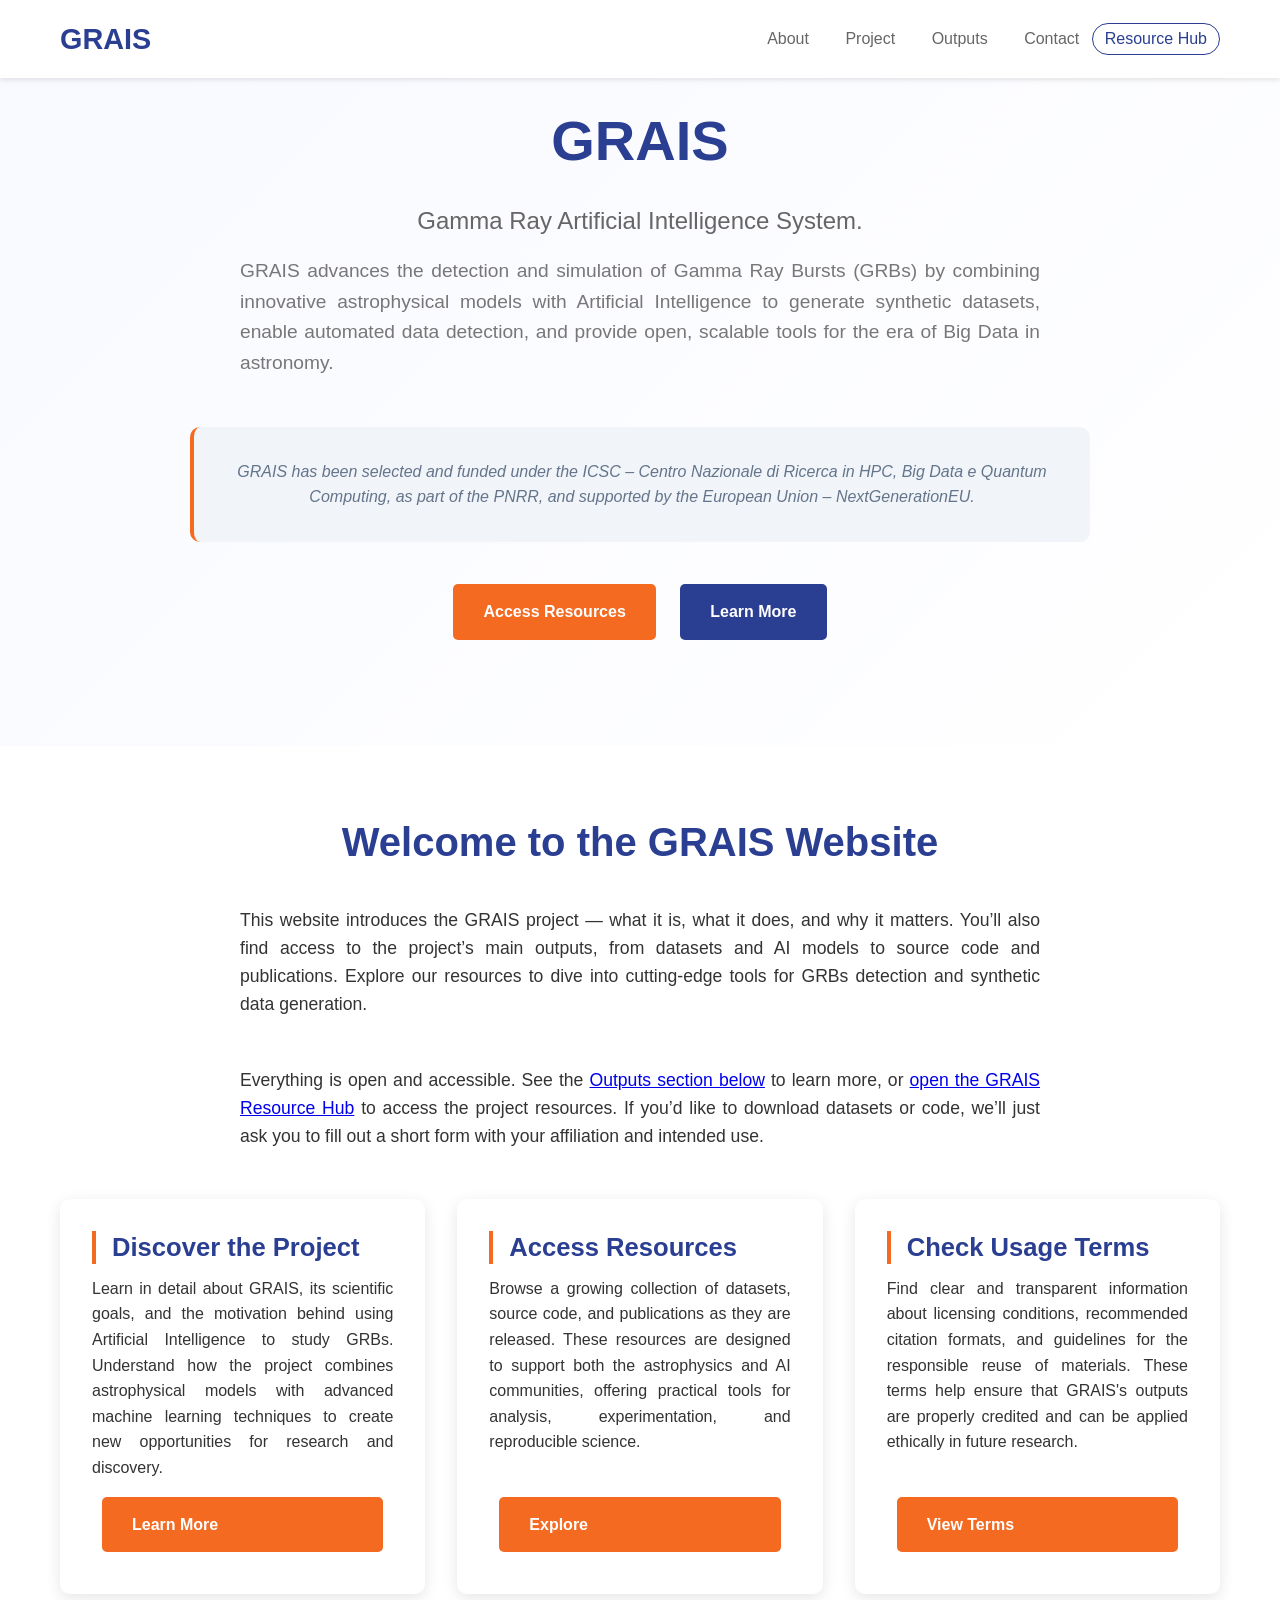
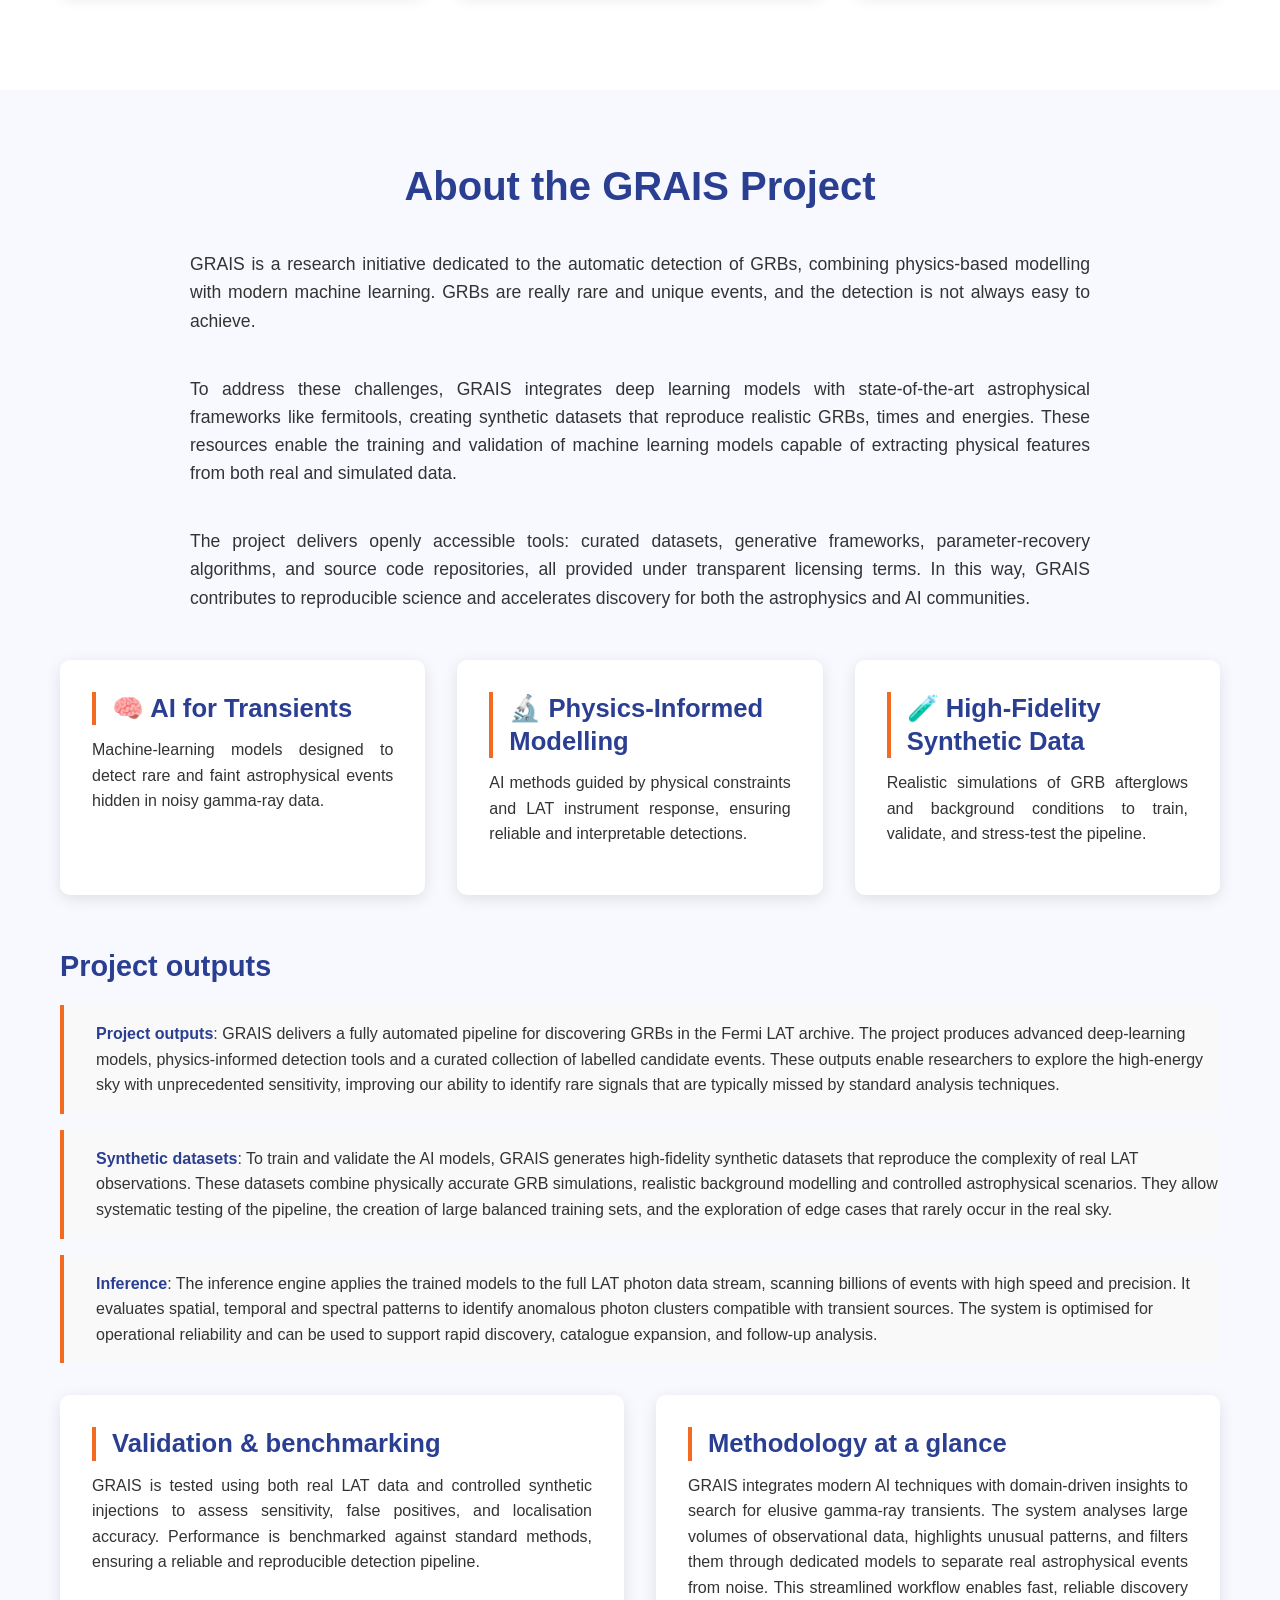
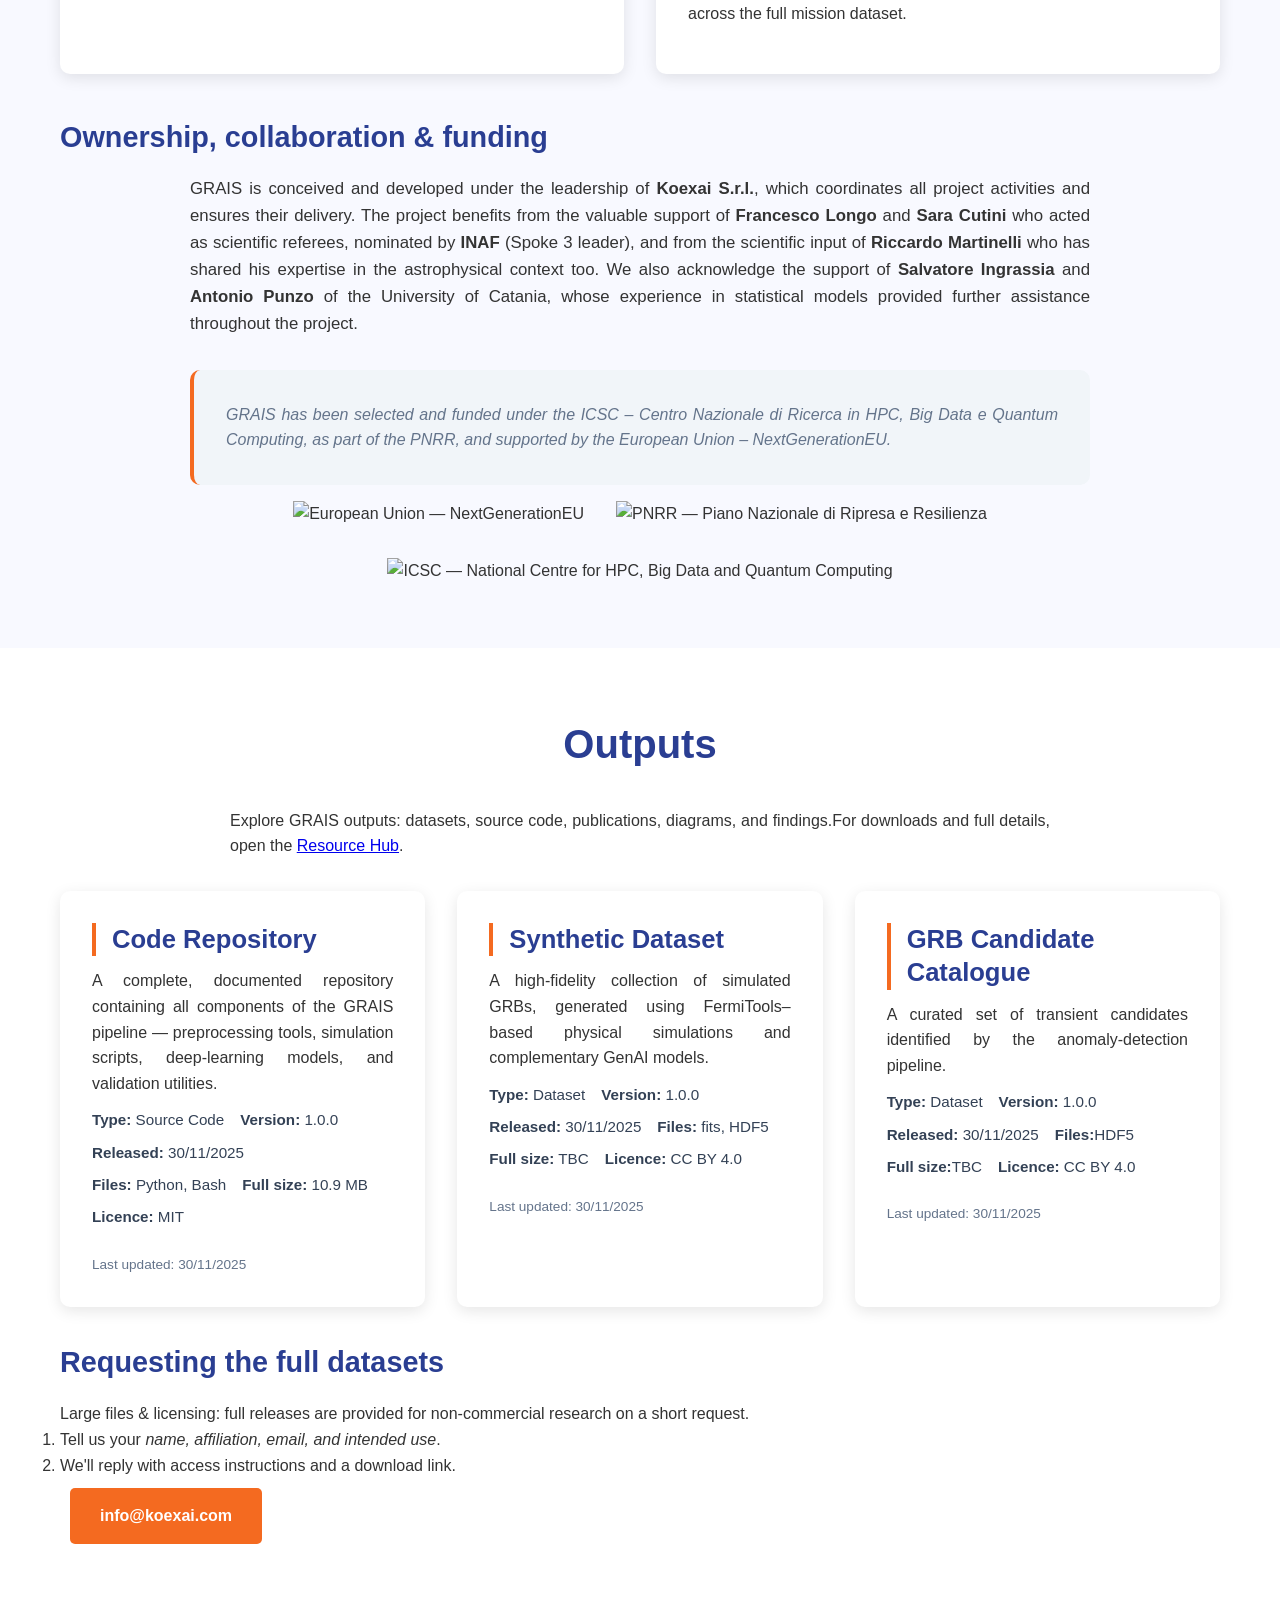
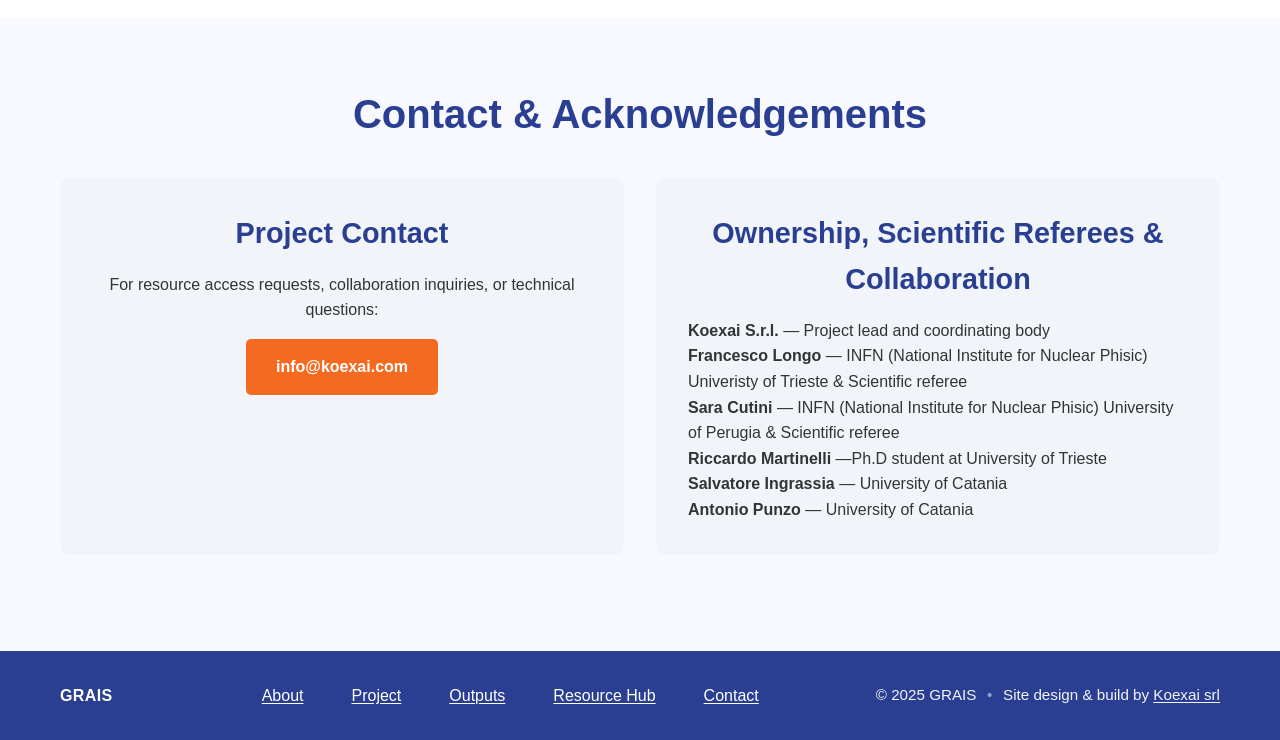
==== commit 3f2ae97e: "Fixed contact" ====
--- a/index.html
+++ b/index.html
@@ -330,7 +330,7 @@
                       <p style="text-align: left"><strong>Francesco Longo</strong> — INFN (National Institute for Nuclear Phisic) Univeristy of Trieste &amp; Scientific referee </p>
                       <p style="text-align: left"><strong>Sara Cutini</strong> — INFN (National Institute for Nuclear Phisic) University of Perugia &amp; Scientific referee</p>
                       <p style="text-align: left"><strong>Riccardo Martinelli</strong> —Ph.D student at University of Trieste</p>
-                      <ptyle="text-align: left"> <strong>Salvatore Ingrassia</strong> — University of Catania</p> 
+                      <p style="text-align: left"> <strong>Salvatore Ingrassia</strong> — University of Catania</p> 
                       <p style="text-align: left"><strong>Antonio Punzo</strong> — University of Catania</p>
 
                     </div>
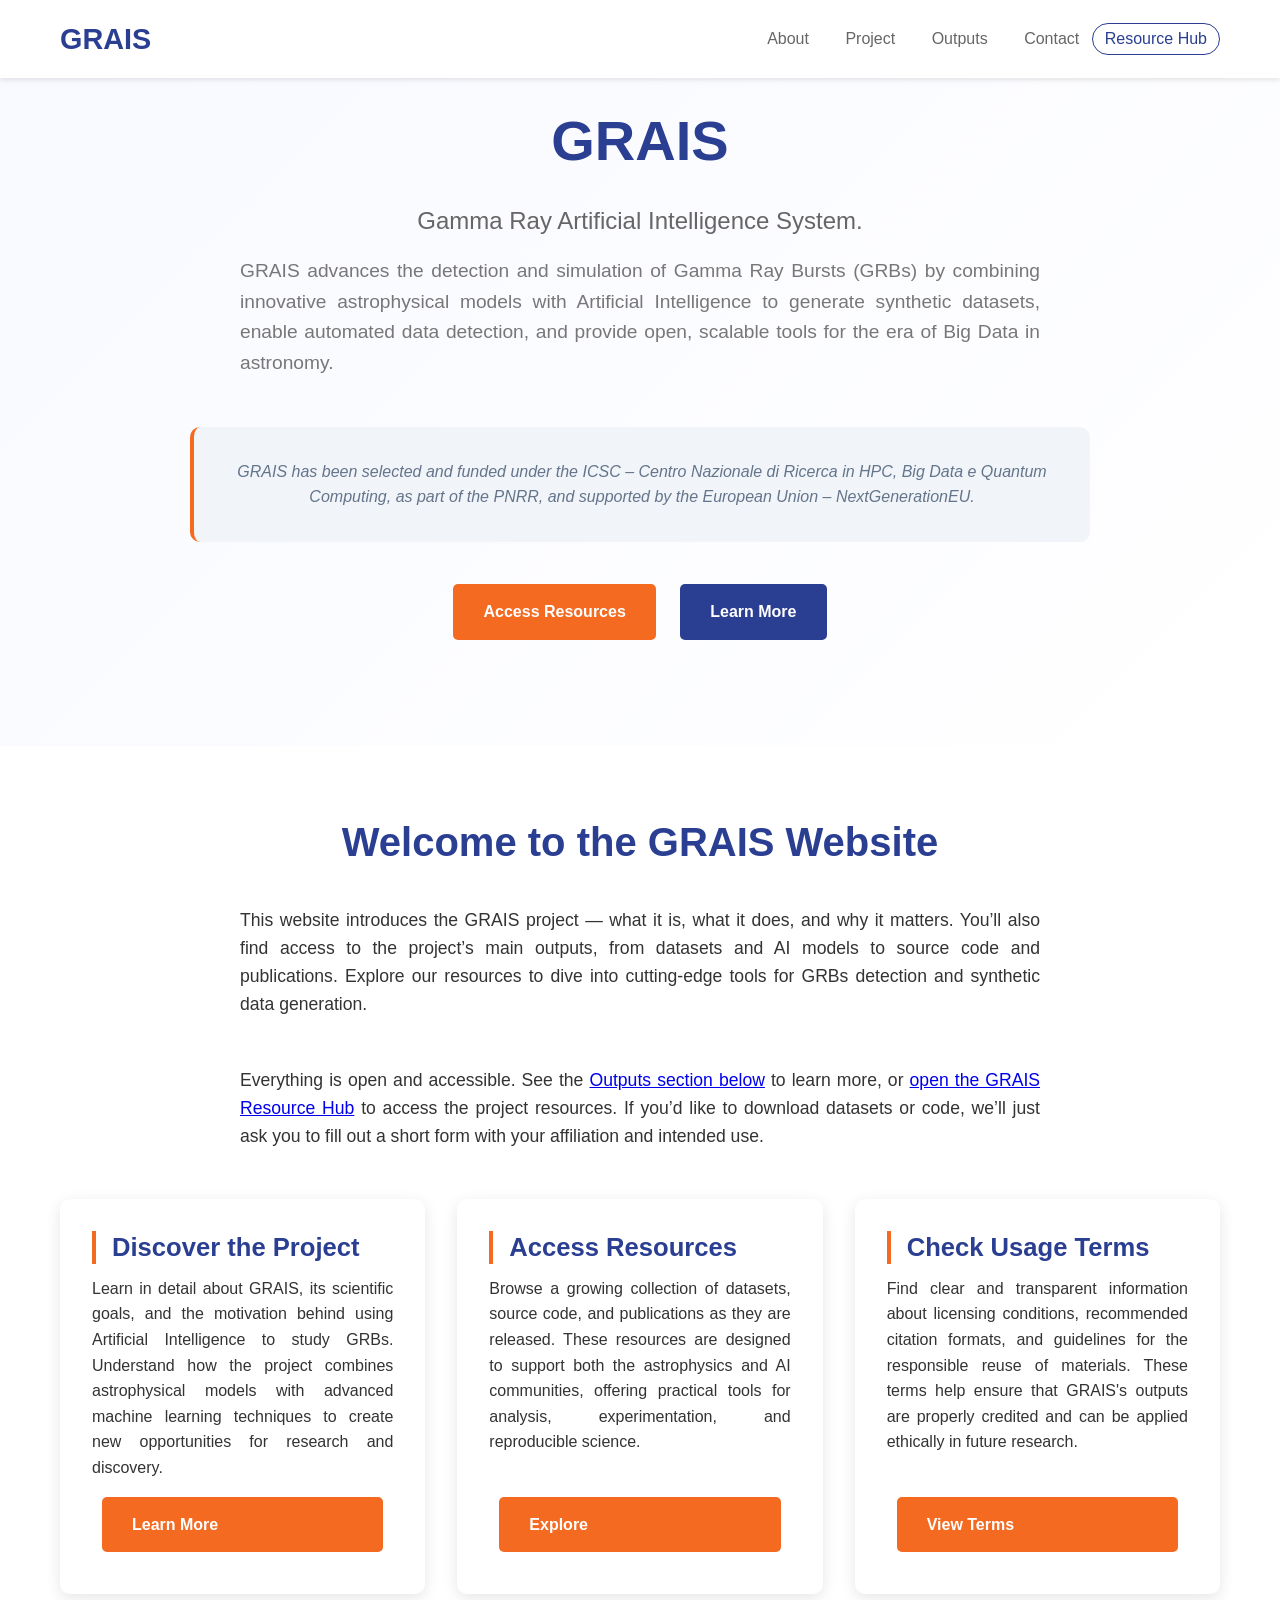
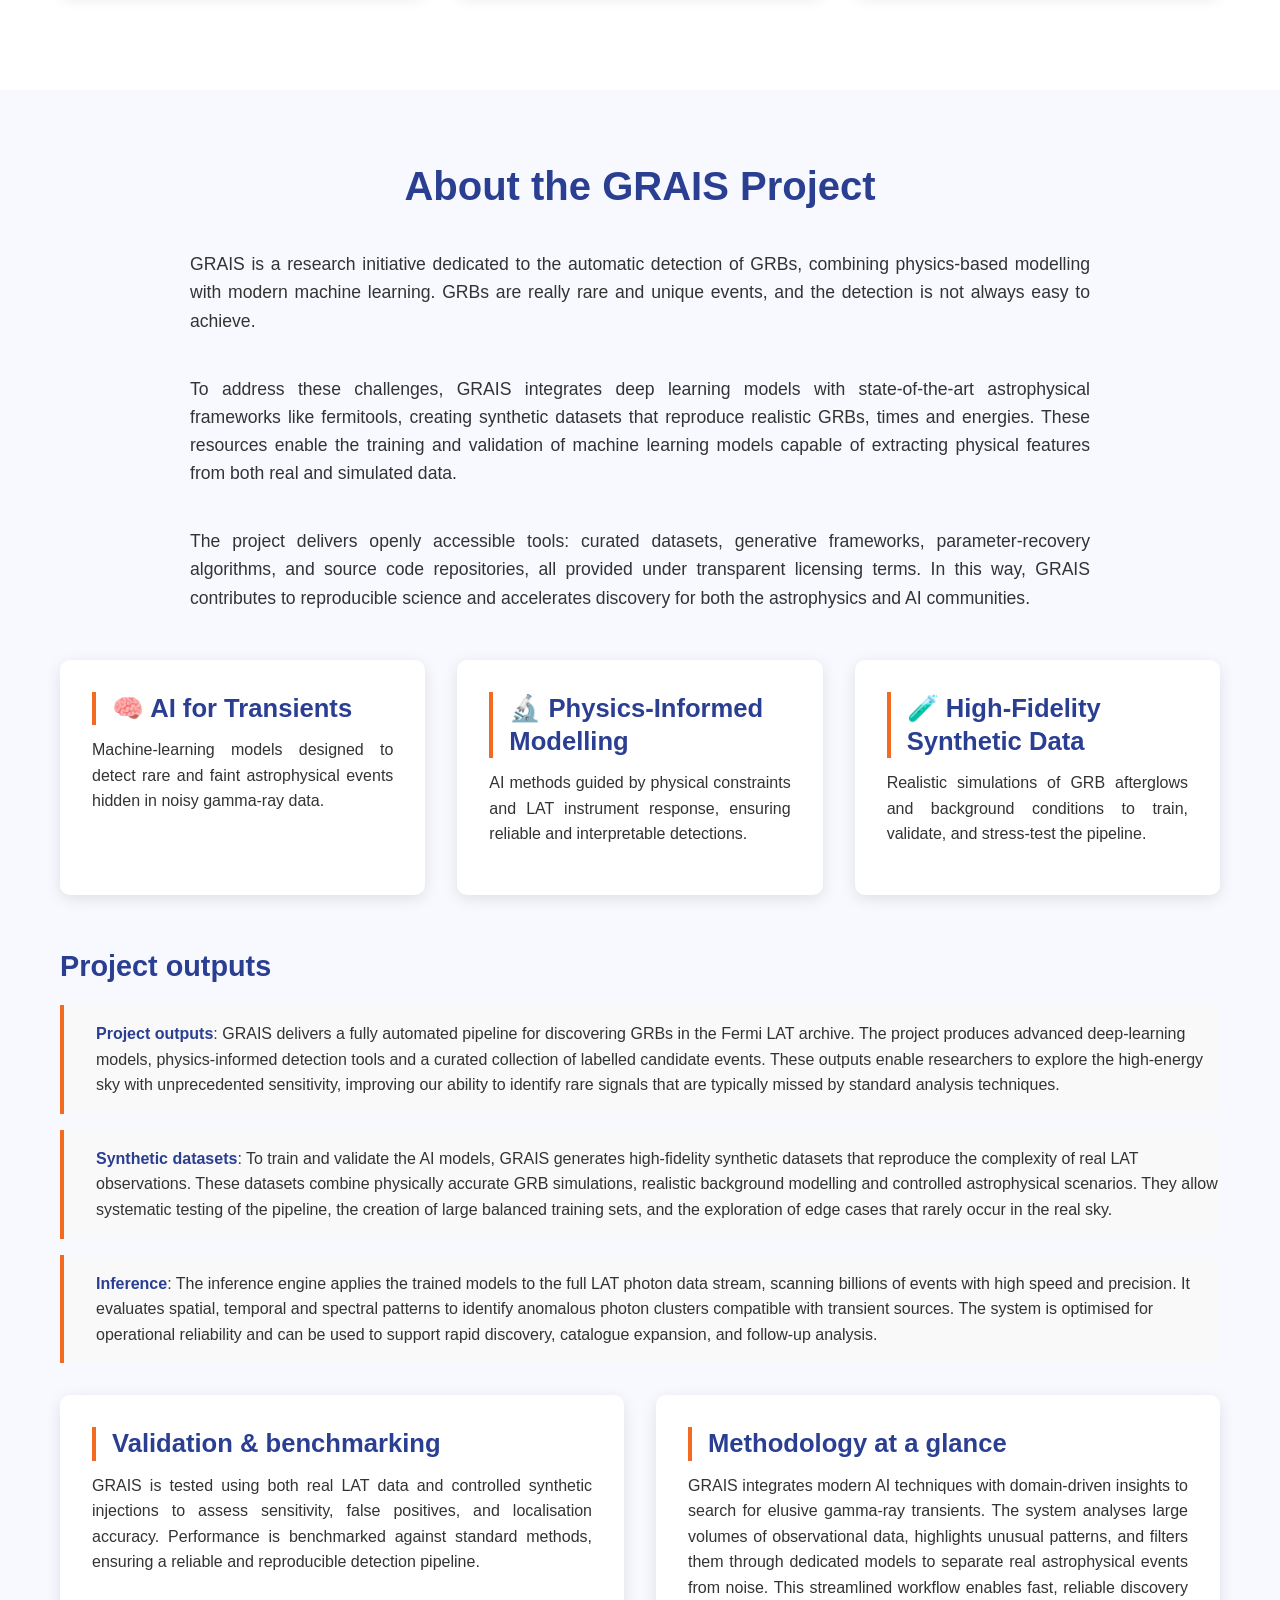
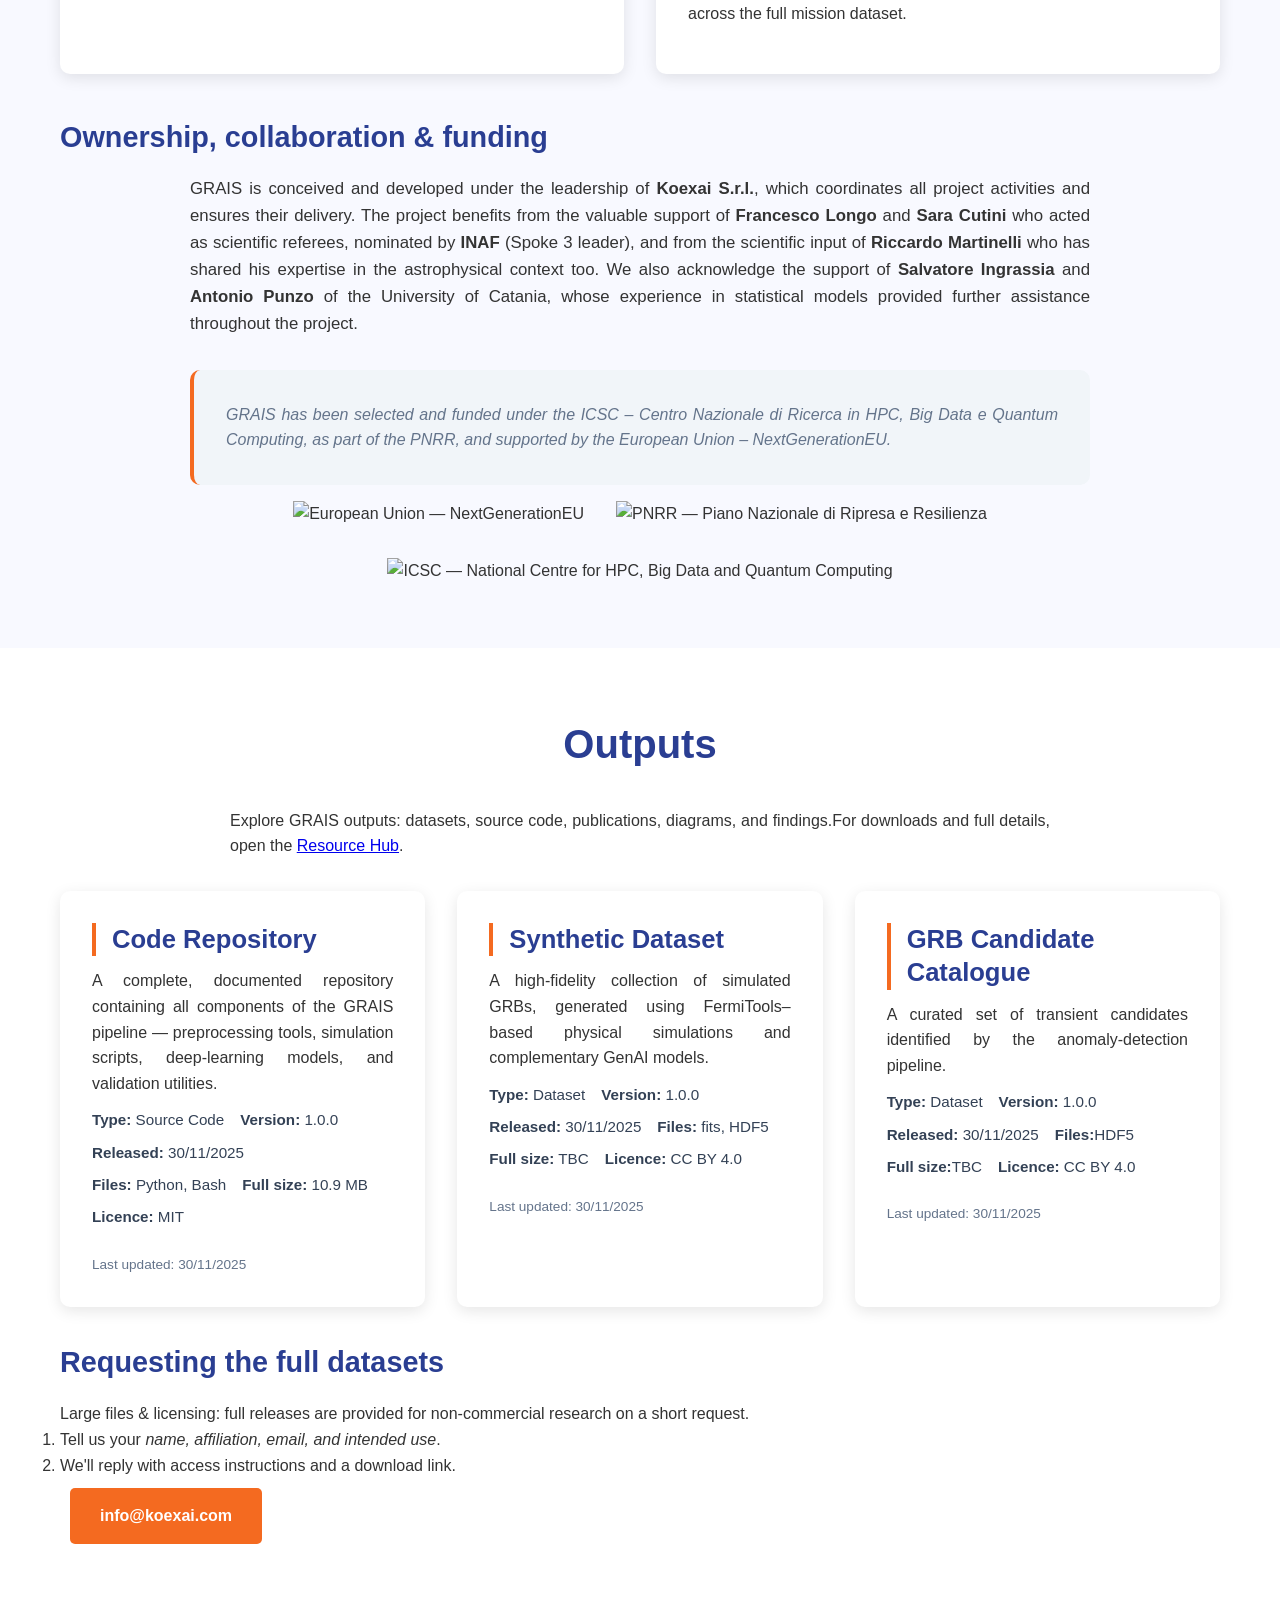
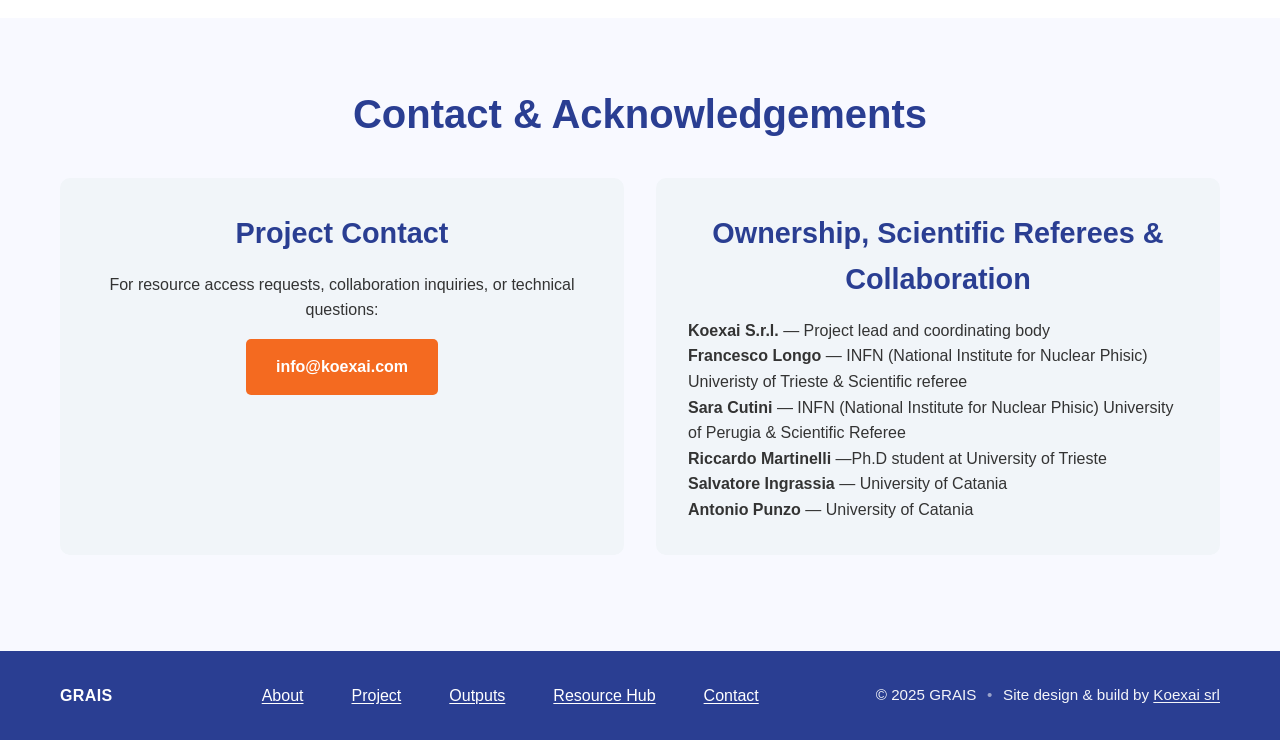
==== commit 4310ad7a: "Fixed contact" ====
--- a/index.html
+++ b/index.html
@@ -328,7 +328,7 @@
                       <h3>Ownership, Scientific Referees &amp; Collaboration</h3>
                       <p style="text-align: left"><strong>Koexai S.r.l.</strong> — Project lead and coordinating body</p>
                       <p style="text-align: left"><strong>Francesco Longo</strong> — INFN (National Institute for Nuclear Phisic) Univeristy of Trieste &amp; Scientific referee </p>
-                      <p style="text-align: left"><strong>Sara Cutini</strong> — INFN (National Institute for Nuclear Phisic) University of Perugia &amp; Scientific referee</p>
+                      <p style="text-align: left"><strong>Sara Cutini</strong> — INFN (National Institute for Nuclear Phisic) University of Perugia &amp; Scientific Referee</p>
                       <p style="text-align: left"><strong>Riccardo Martinelli</strong> —Ph.D student at University of Trieste</p>
                       <p style="text-align: left"> <strong>Salvatore Ingrassia</strong> — University of Catania</p> 
                       <p style="text-align: left"><strong>Antonio Punzo</strong> — University of Catania</p>
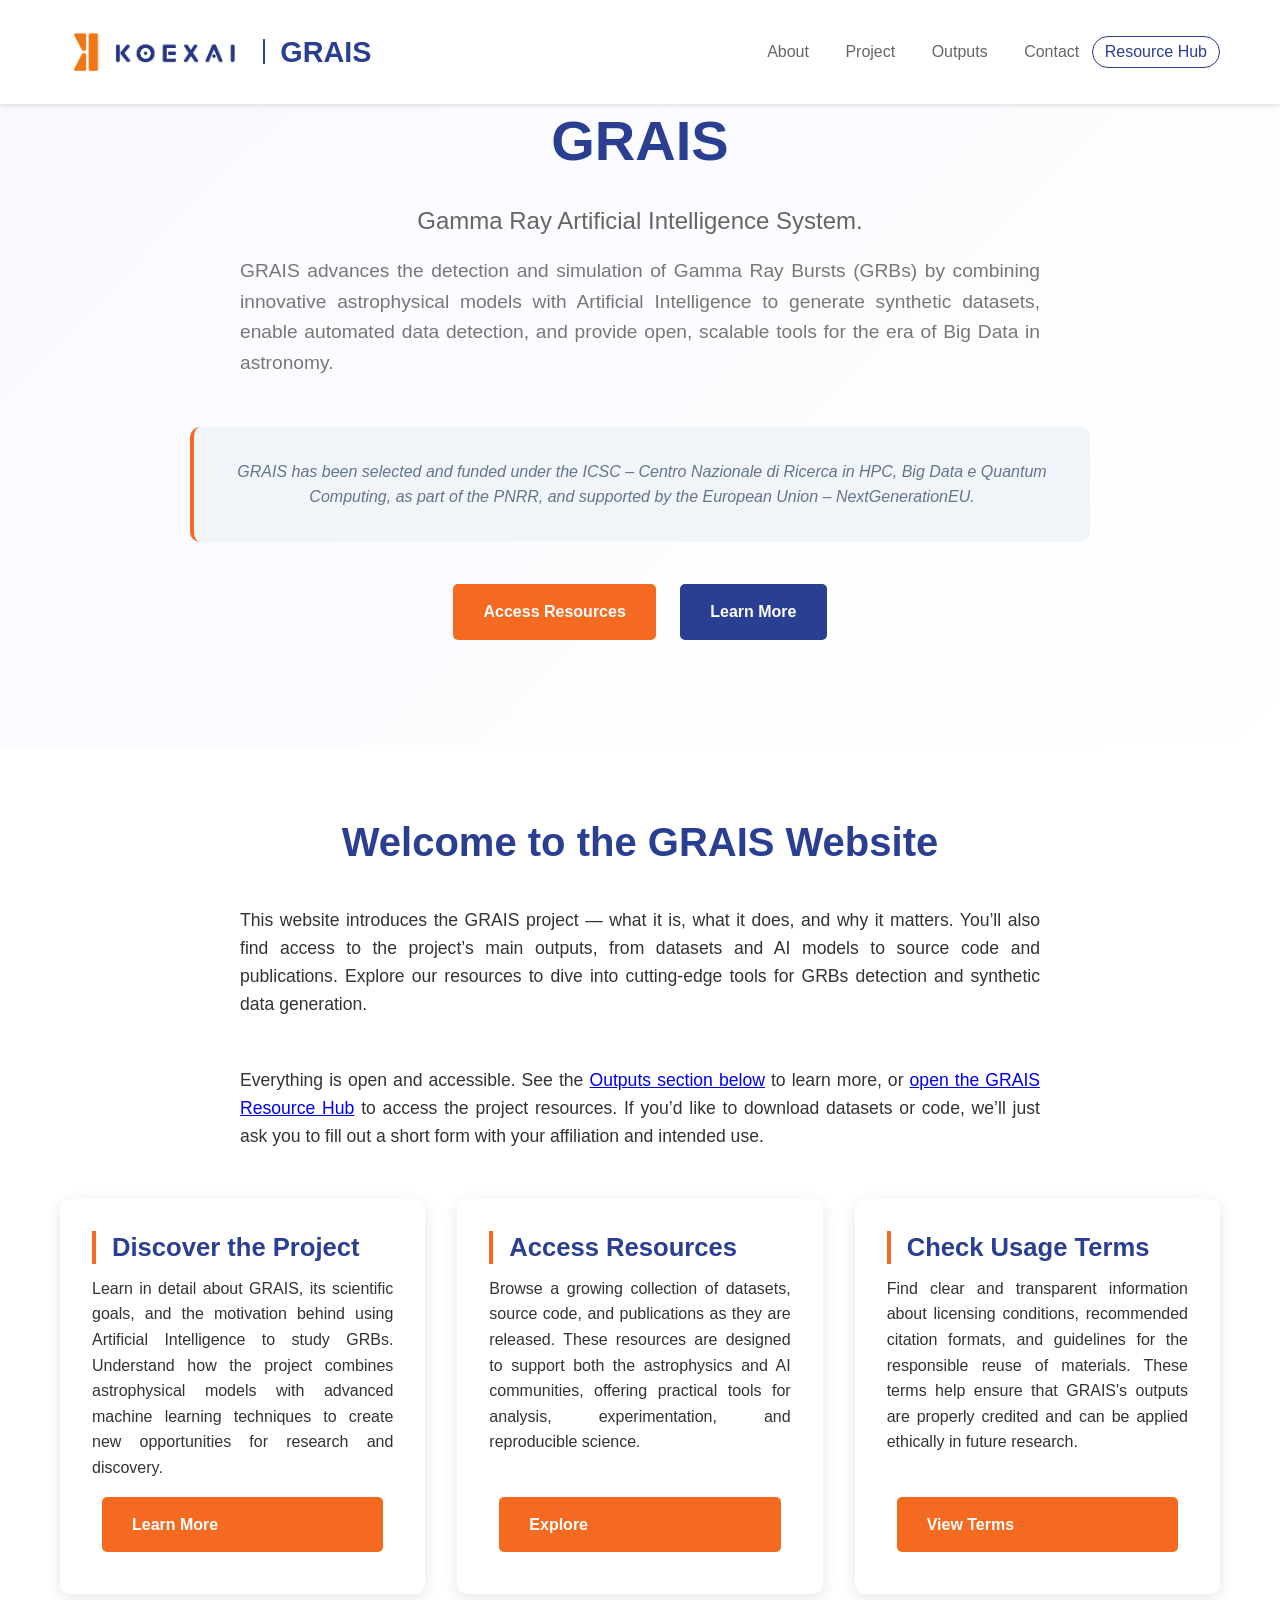
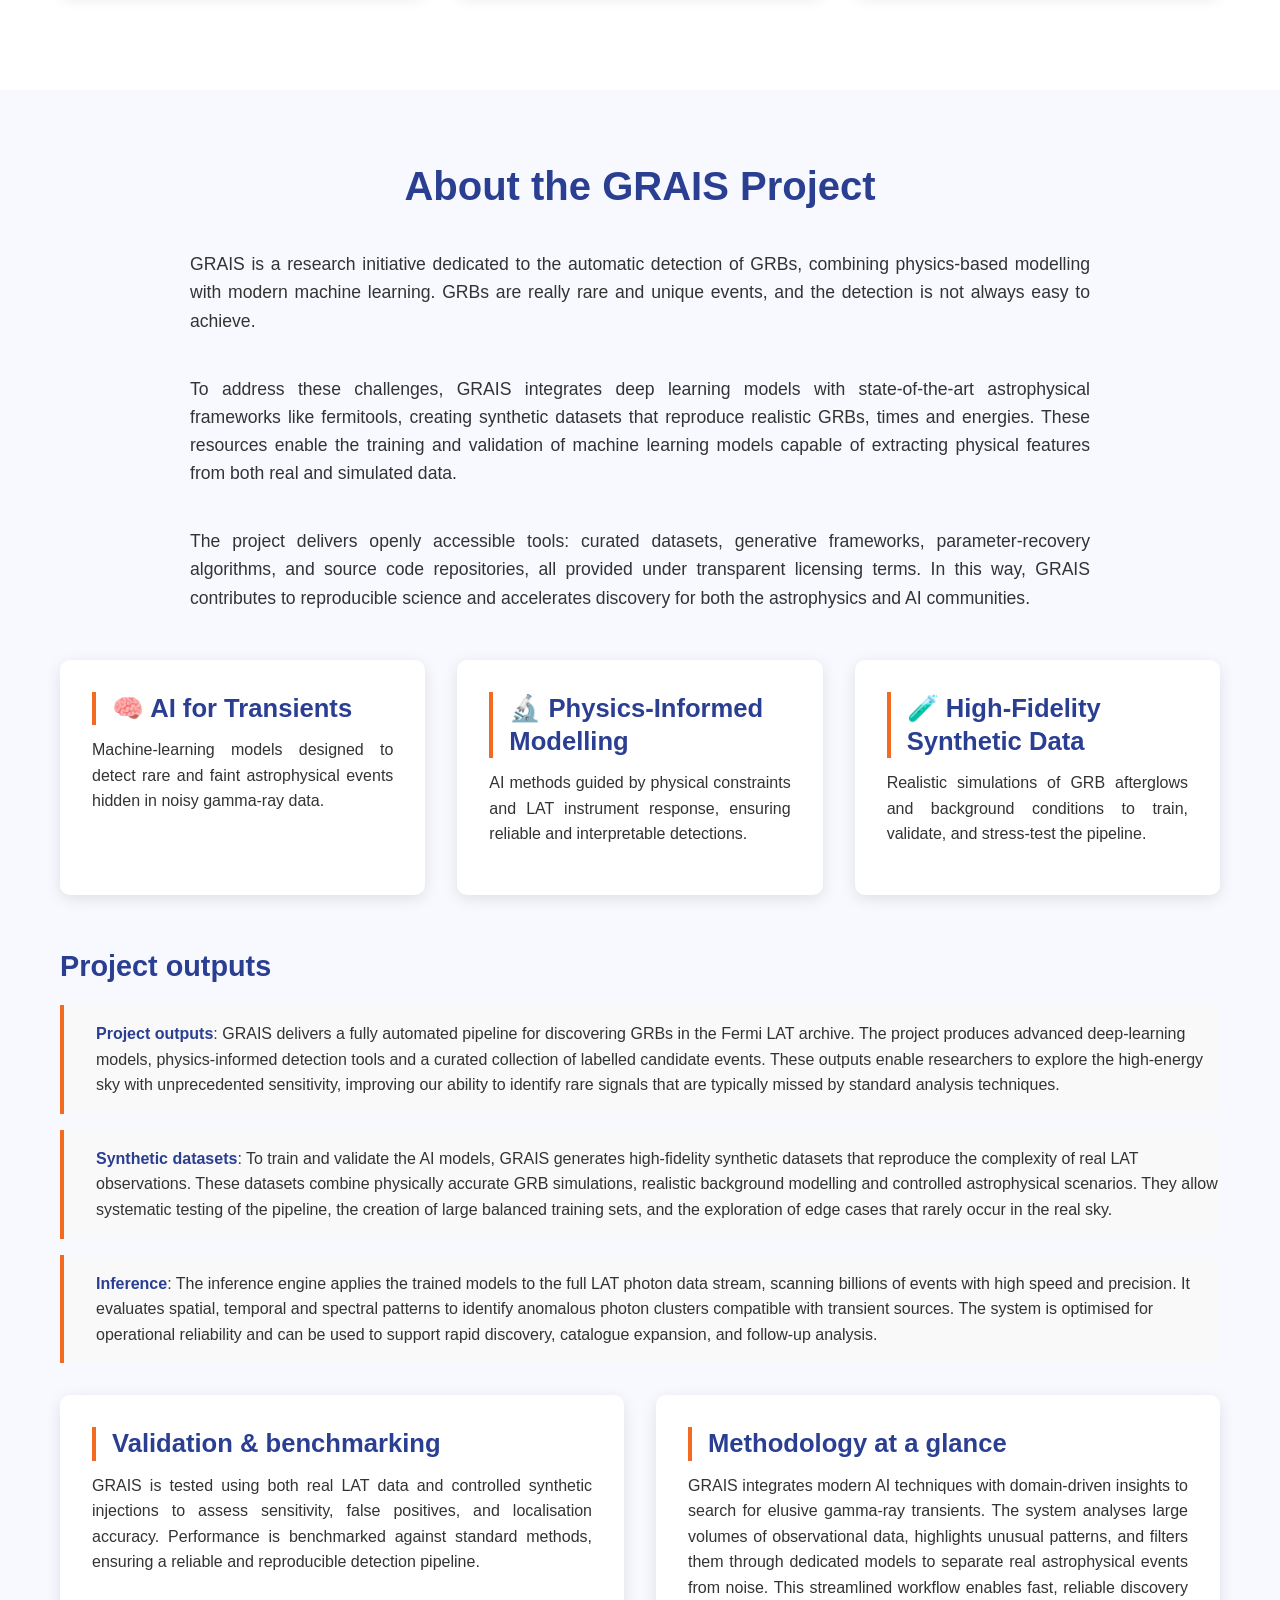
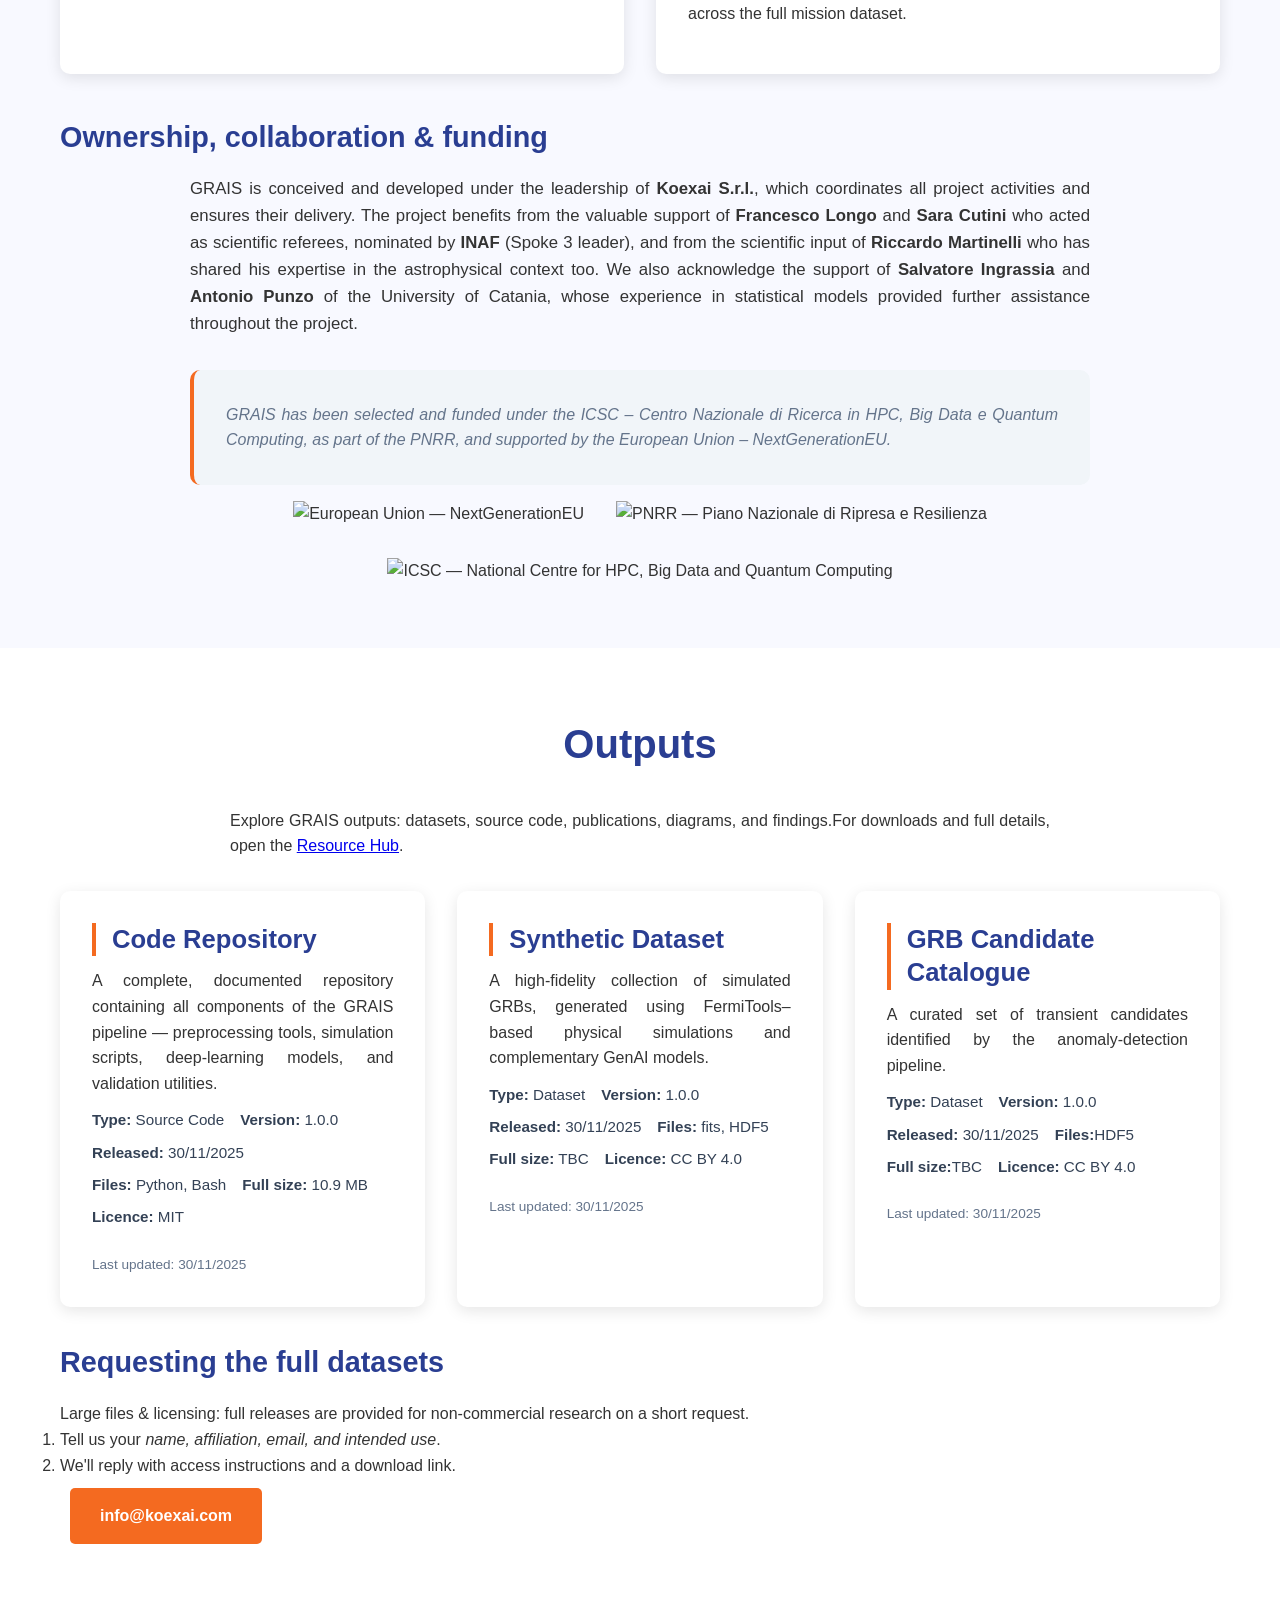
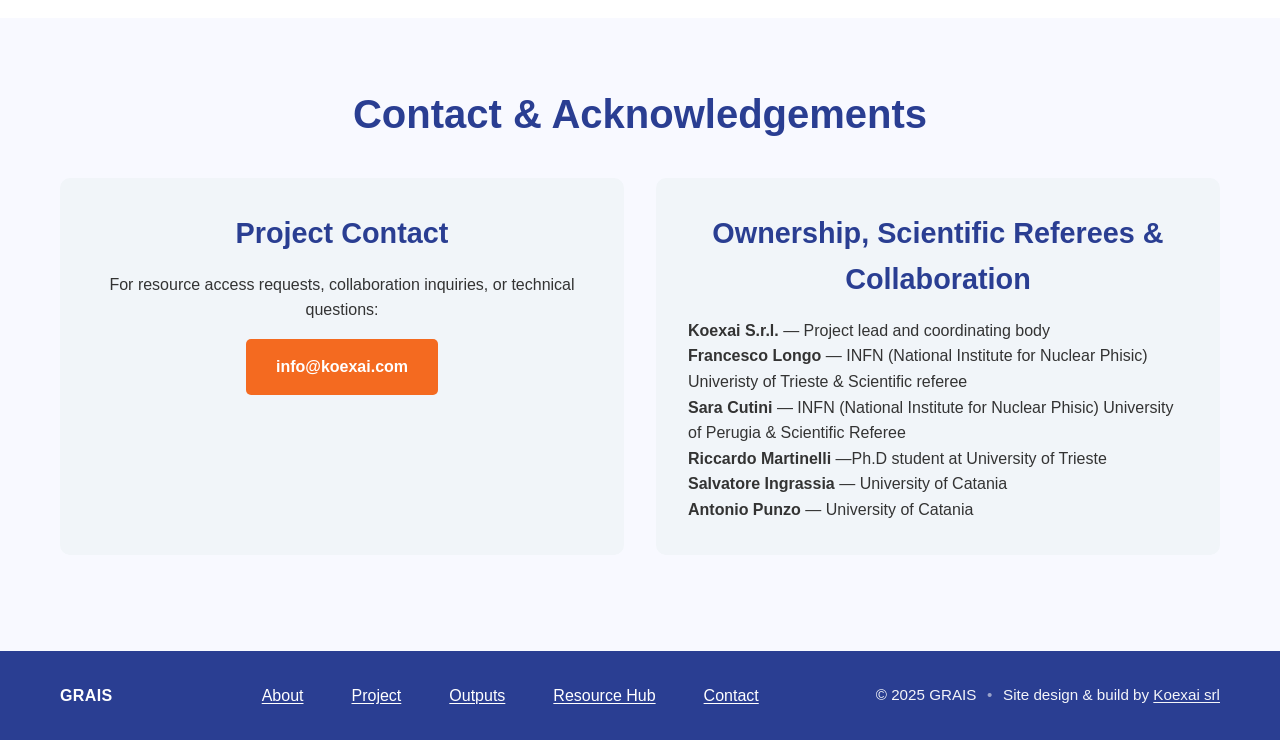
==== commit d955ef86: "Added more style to html" ====
--- a/index.html
+++ b/index.html
@@ -17,7 +17,11 @@
     <header>
         <div class="container">
             <div class="header-content">
-                <div class="logo">GRAIS</div>
+                <div class="logo" style="display: flex; align-items: center; gap: 0.5em;">
+                    <img src="./assets/img/logos/koexai logo.png" alt="Koexai Logo" style="height: 2.5em;">
+                    <img src="./assets/img/logos/verticle_line.png" alt="Verticle LIne" style="height: 1.0em;">
+                    GRAIS
+                </div>
                 <nav>
                     <a href="#about">About</a>
                     <a href="#project">Project</a>
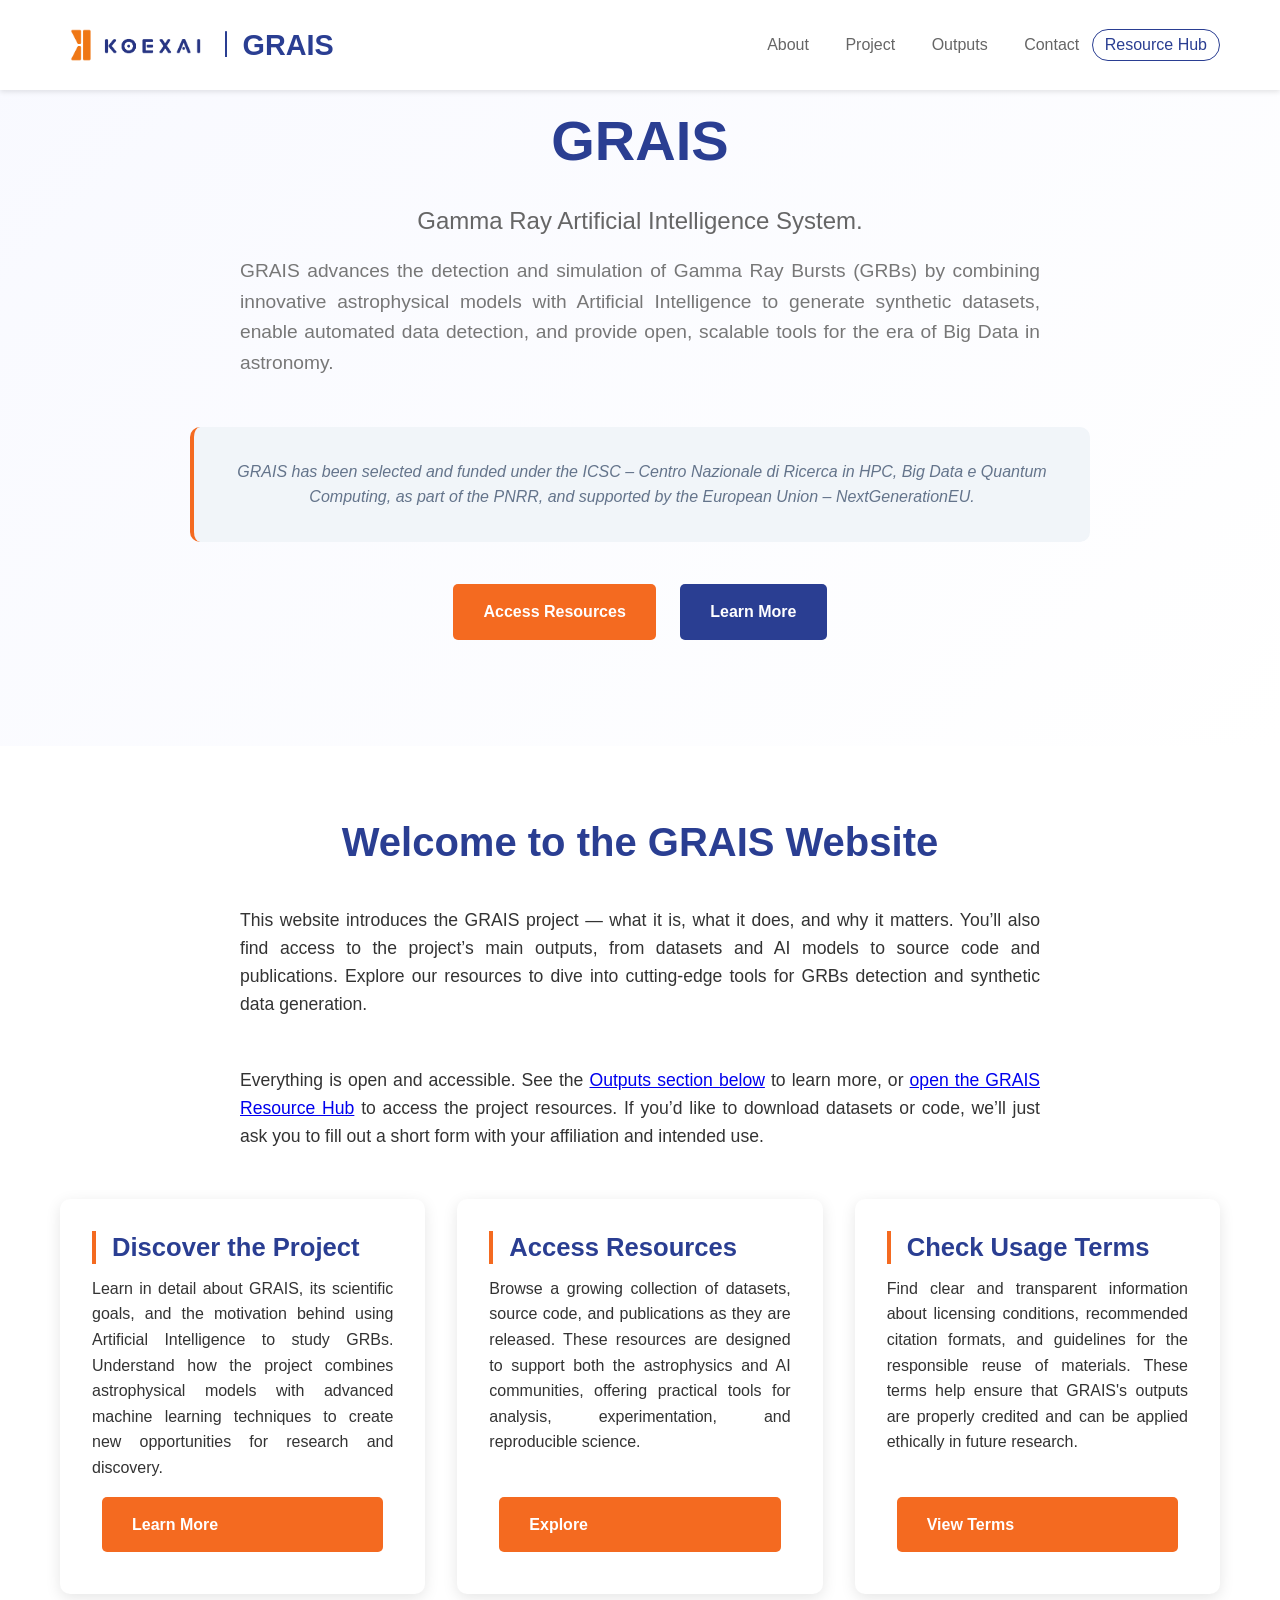
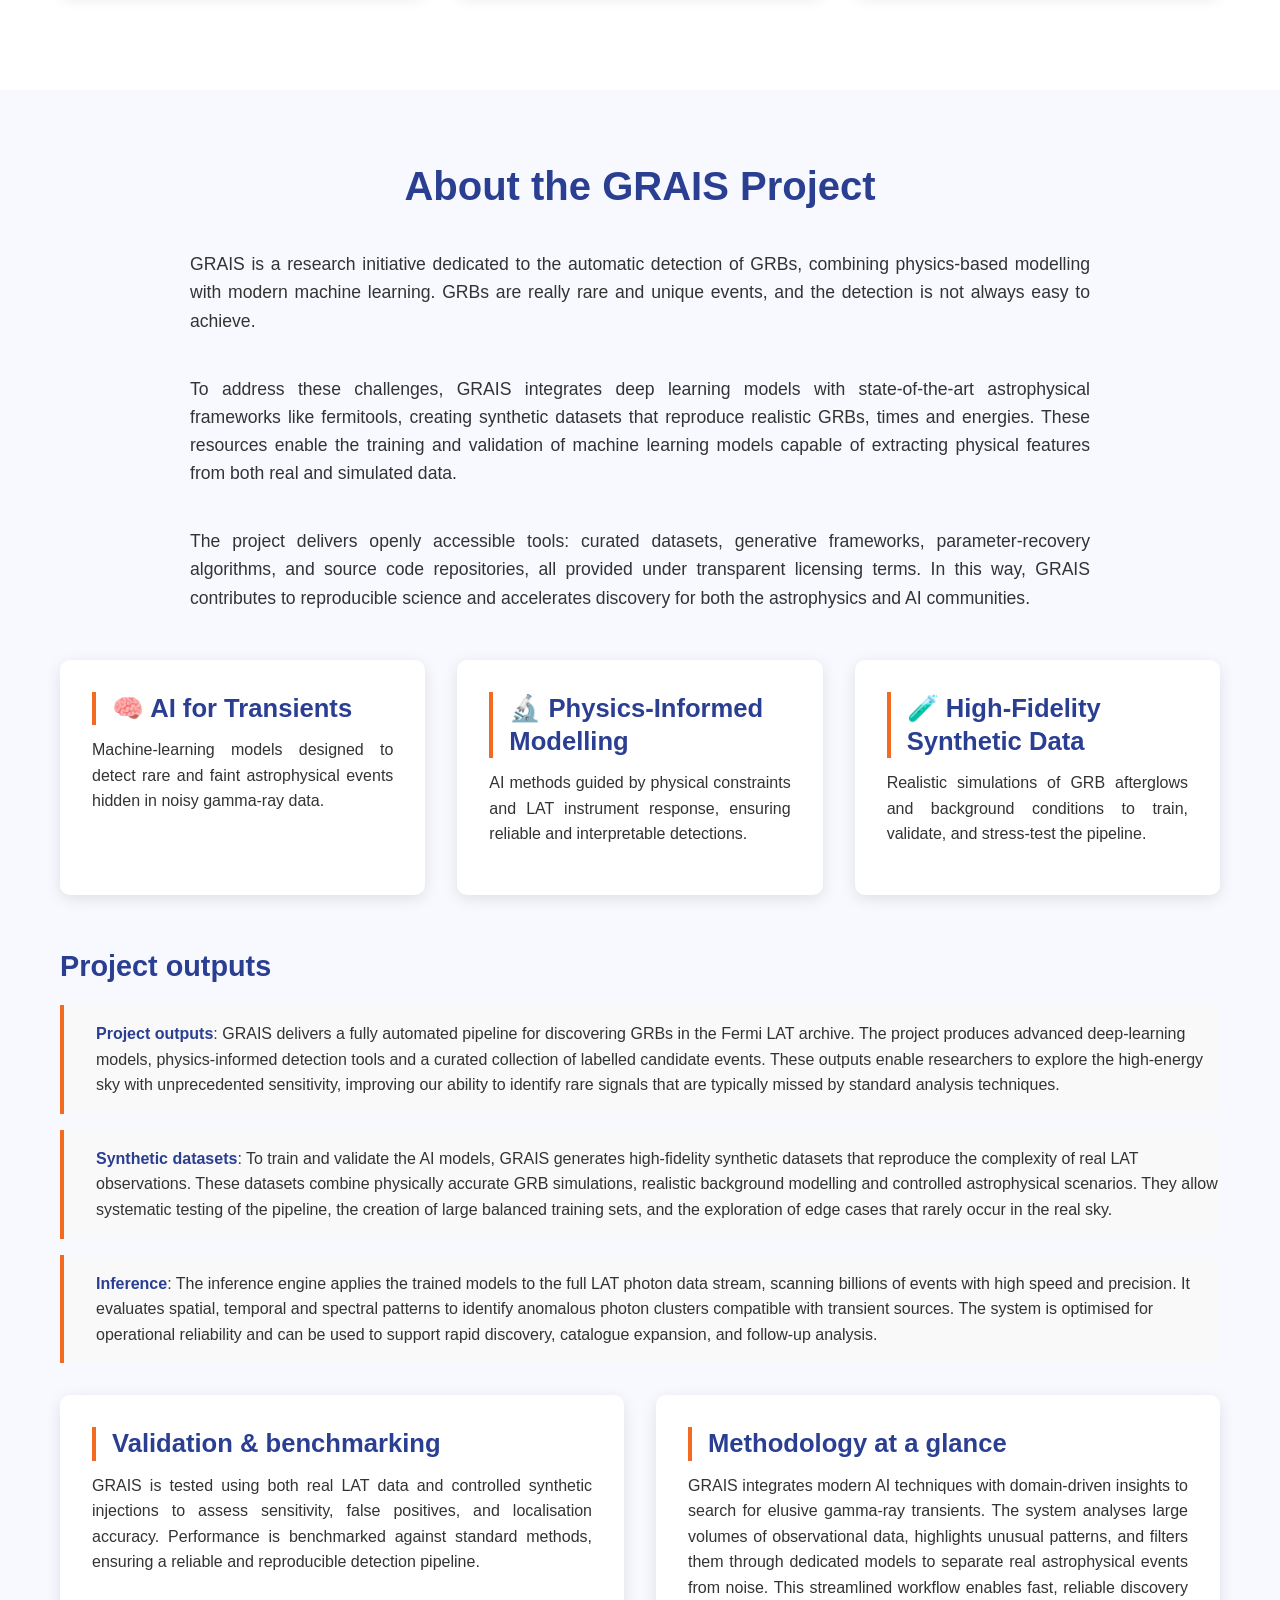
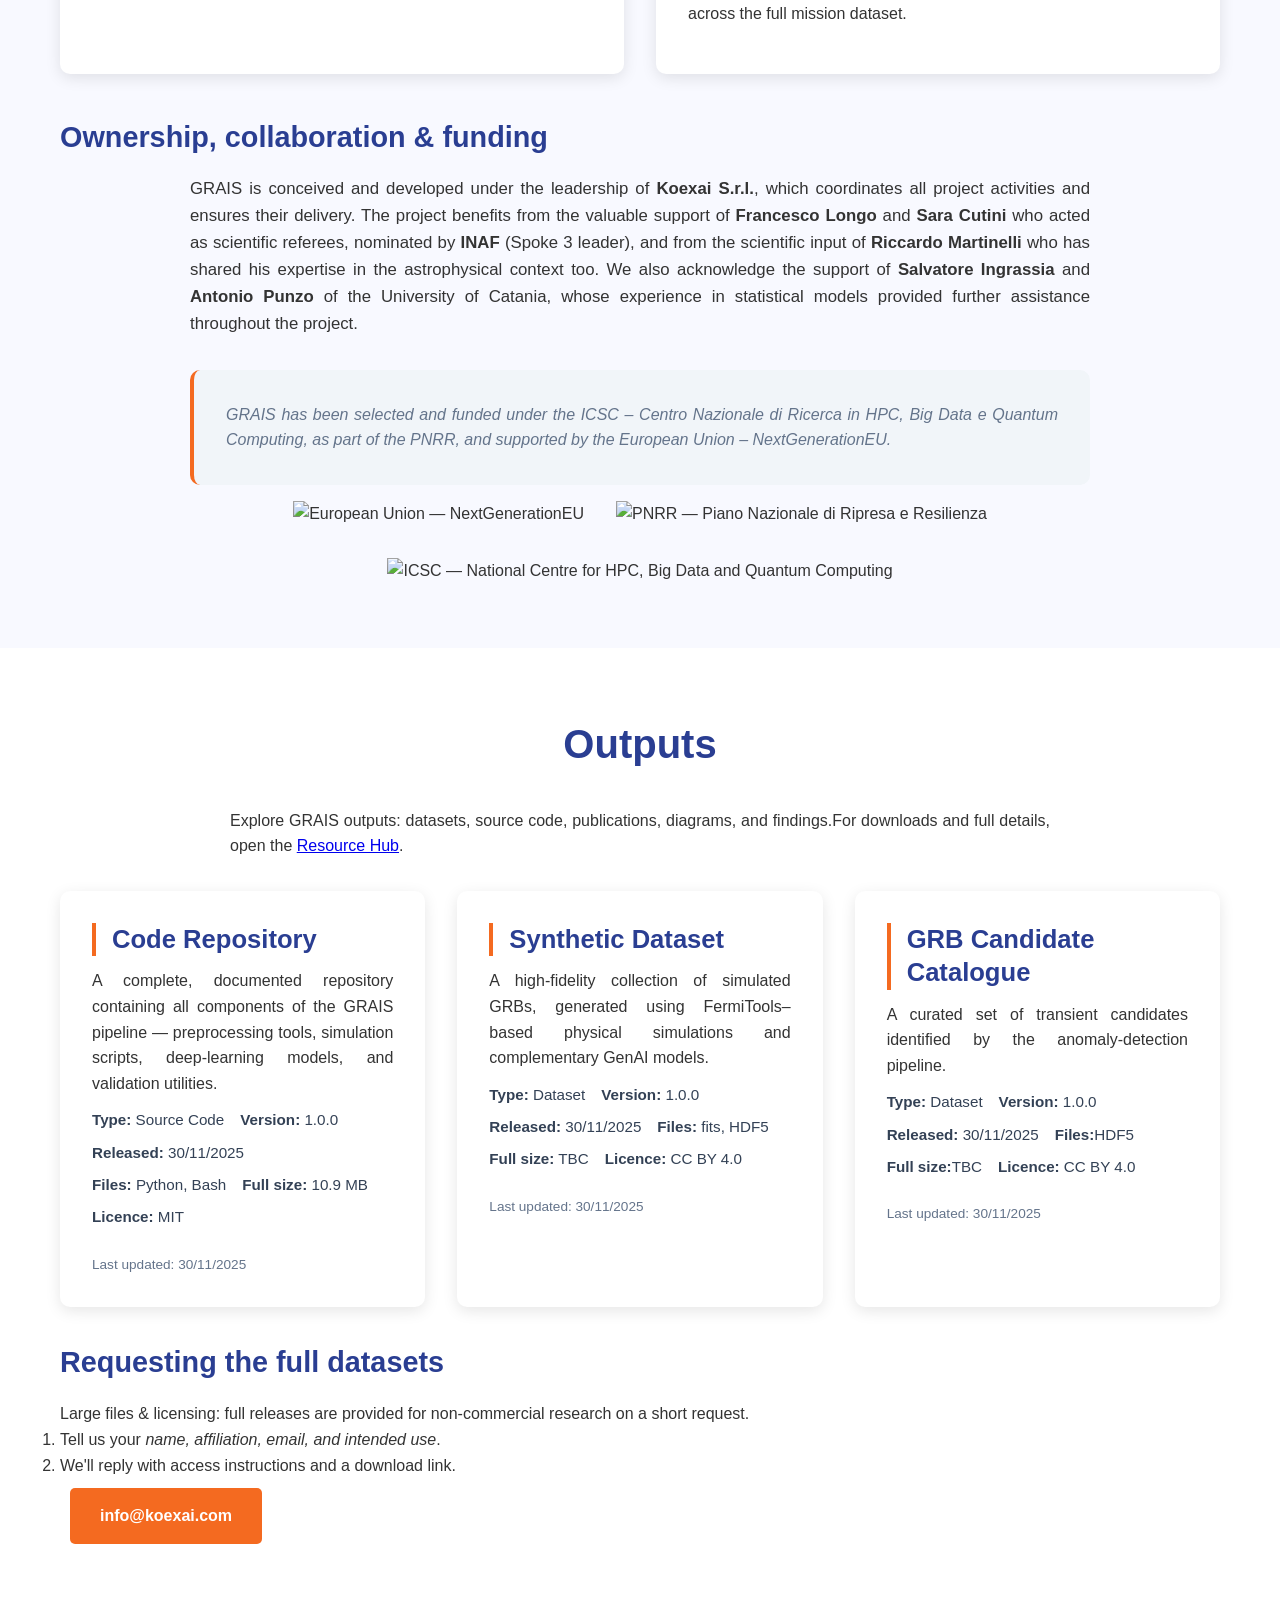
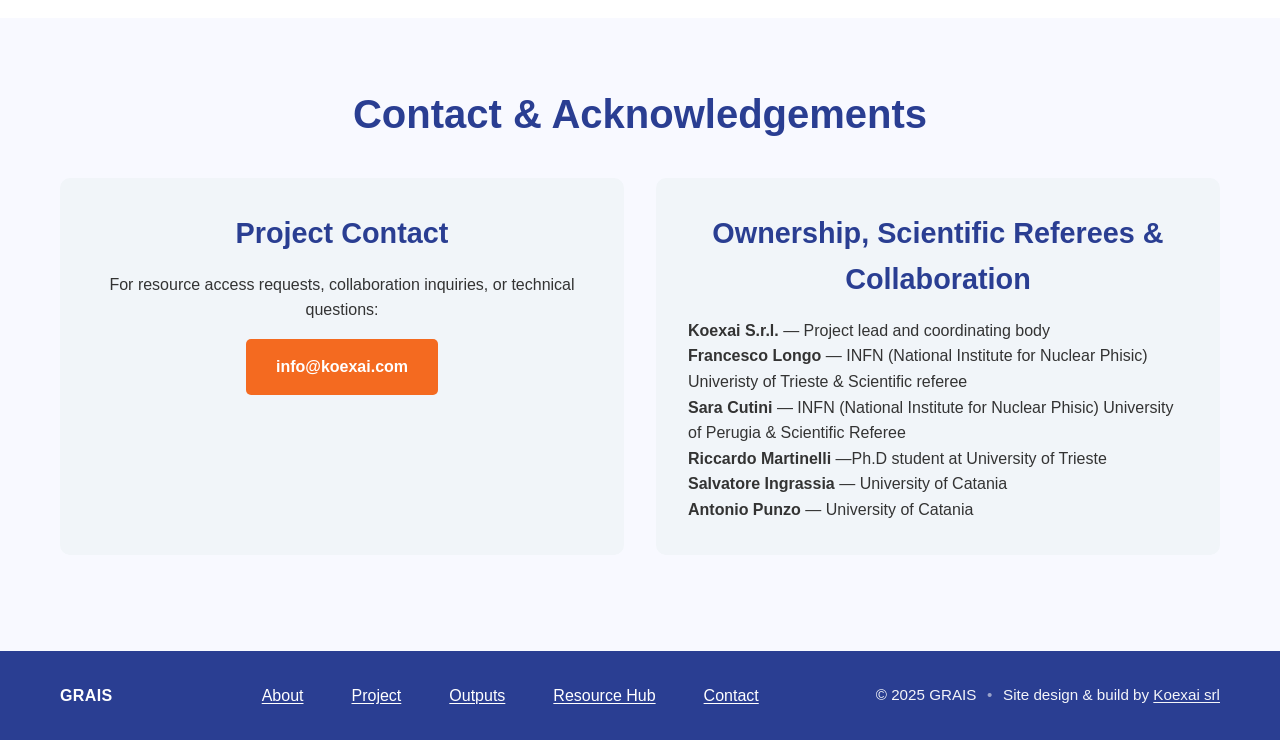
==== commit 92ed2e02: "Added more style to html" ====
--- a/index.html
+++ b/index.html
@@ -18,8 +18,8 @@
         <div class="container">
             <div class="header-content">
                 <div class="logo" style="display: flex; align-items: center; gap: 0.5em;">
-                    <img src="./assets/img/logos/koexai logo.png" alt="Koexai Logo" style="height: 2.5em;">
-                    <img src="./assets/img/logos/verticle_line.png" alt="Verticle LIne" style="height: 1.0em;">
+                    <img src="./assets/img/logos/koexai logo.png" alt="Koexai Logo" style="height: 2.0em;">
+                    <img src="./assets/img/logos/verticle_line.png" alt="Verticle Line" style="height: 1.0em;">
                     GRAIS
                 </div>
                 <nav>
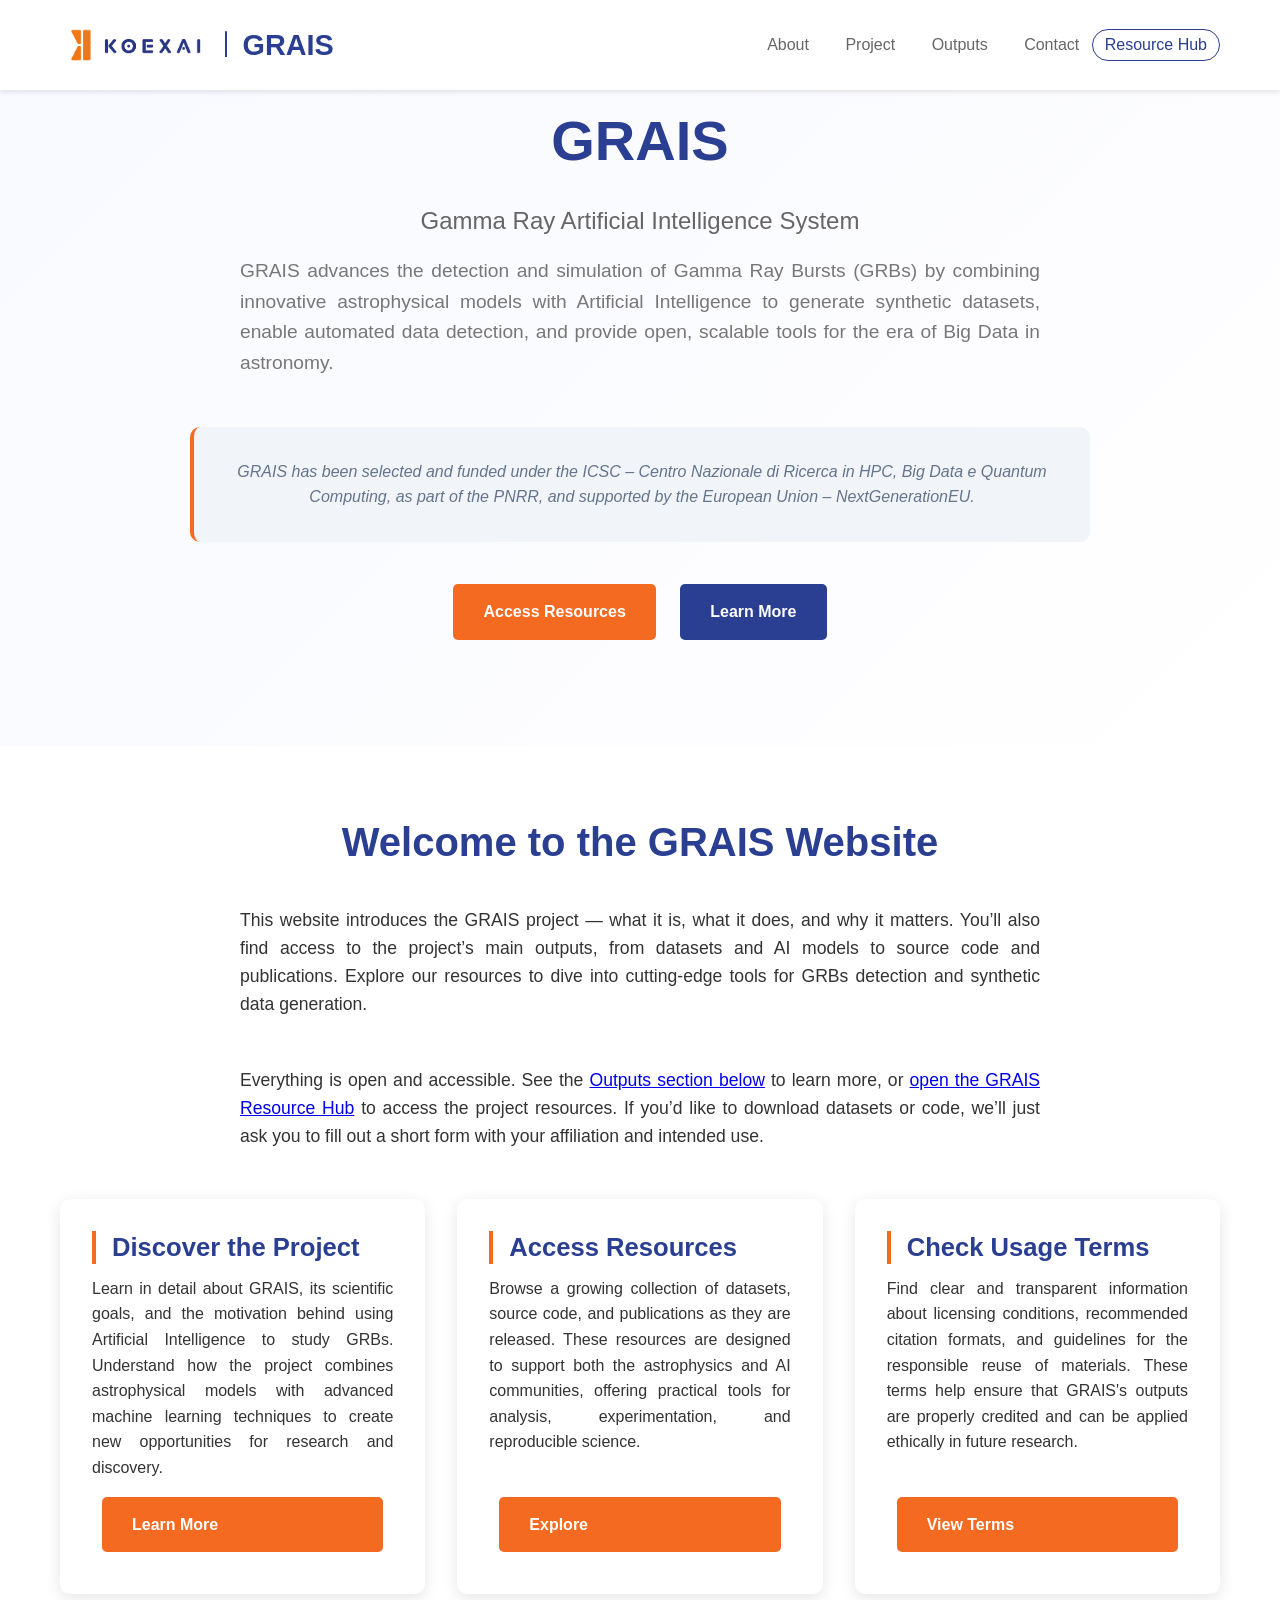
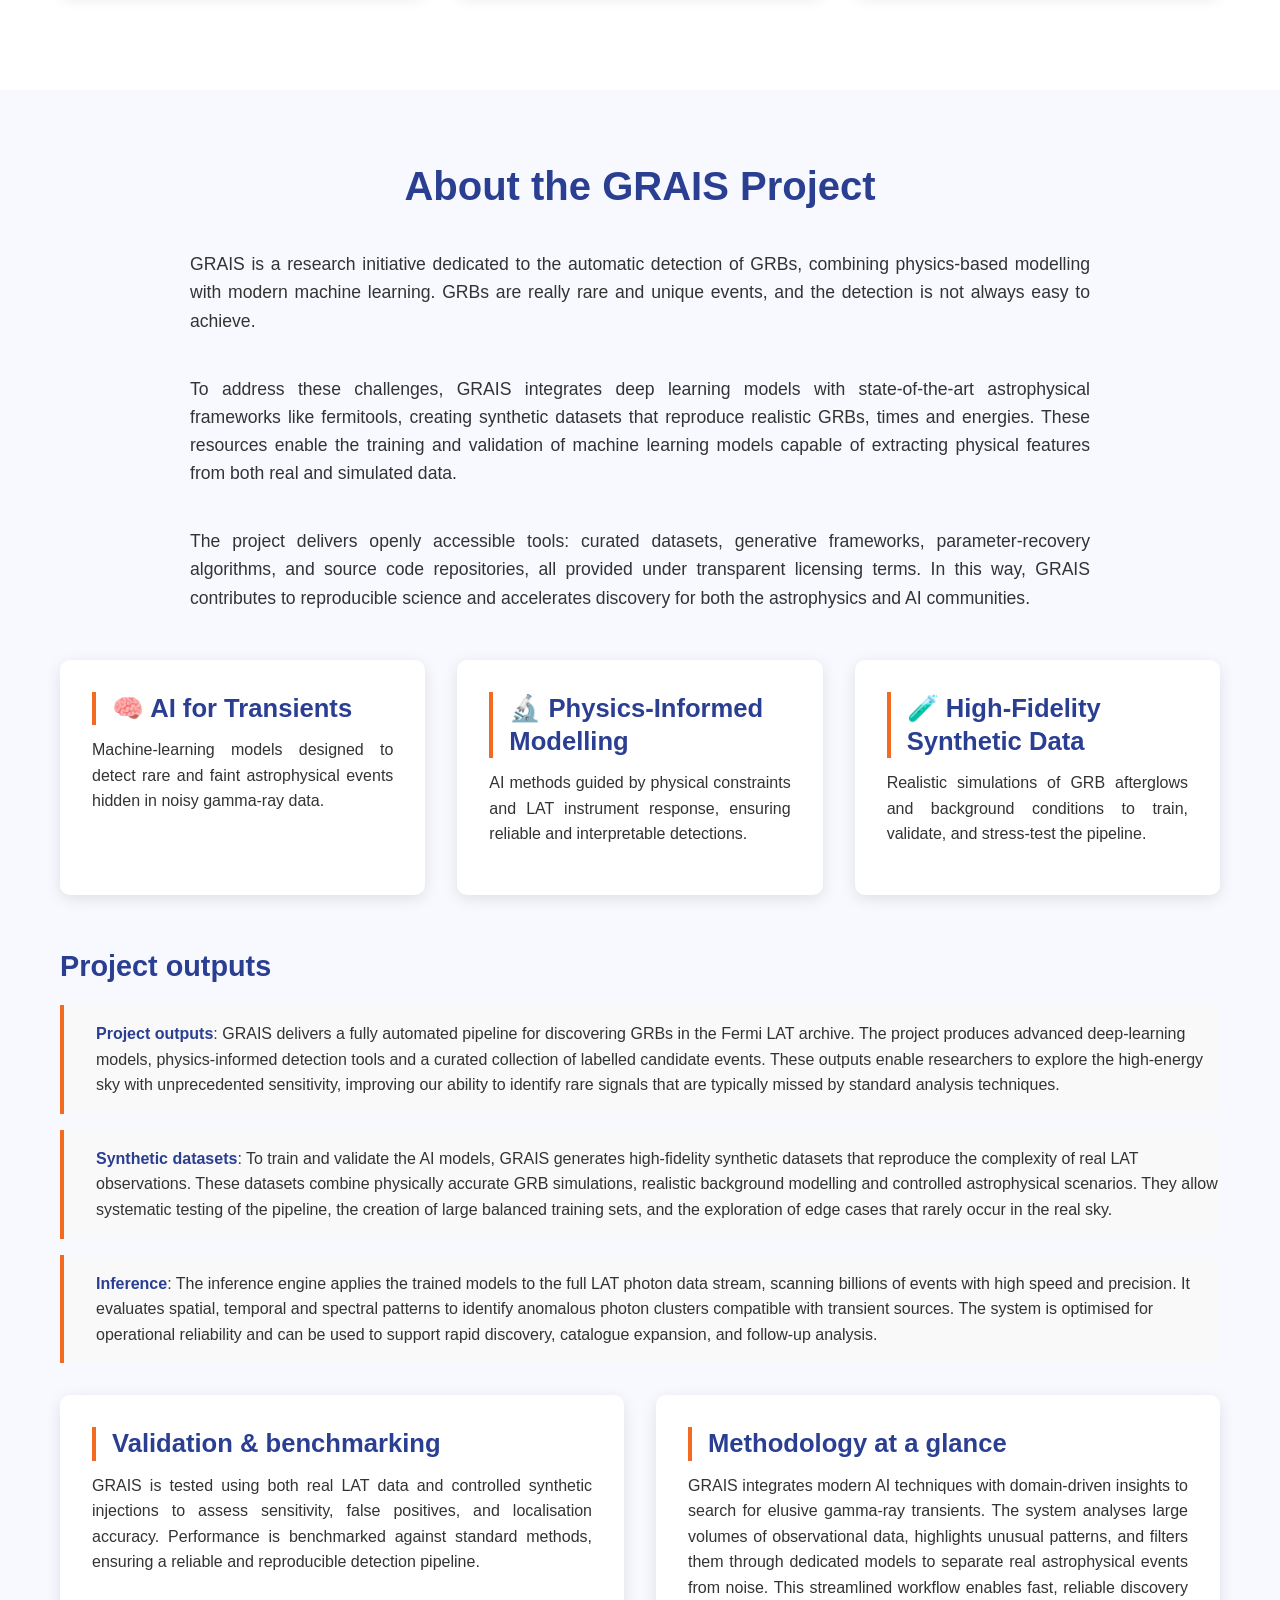
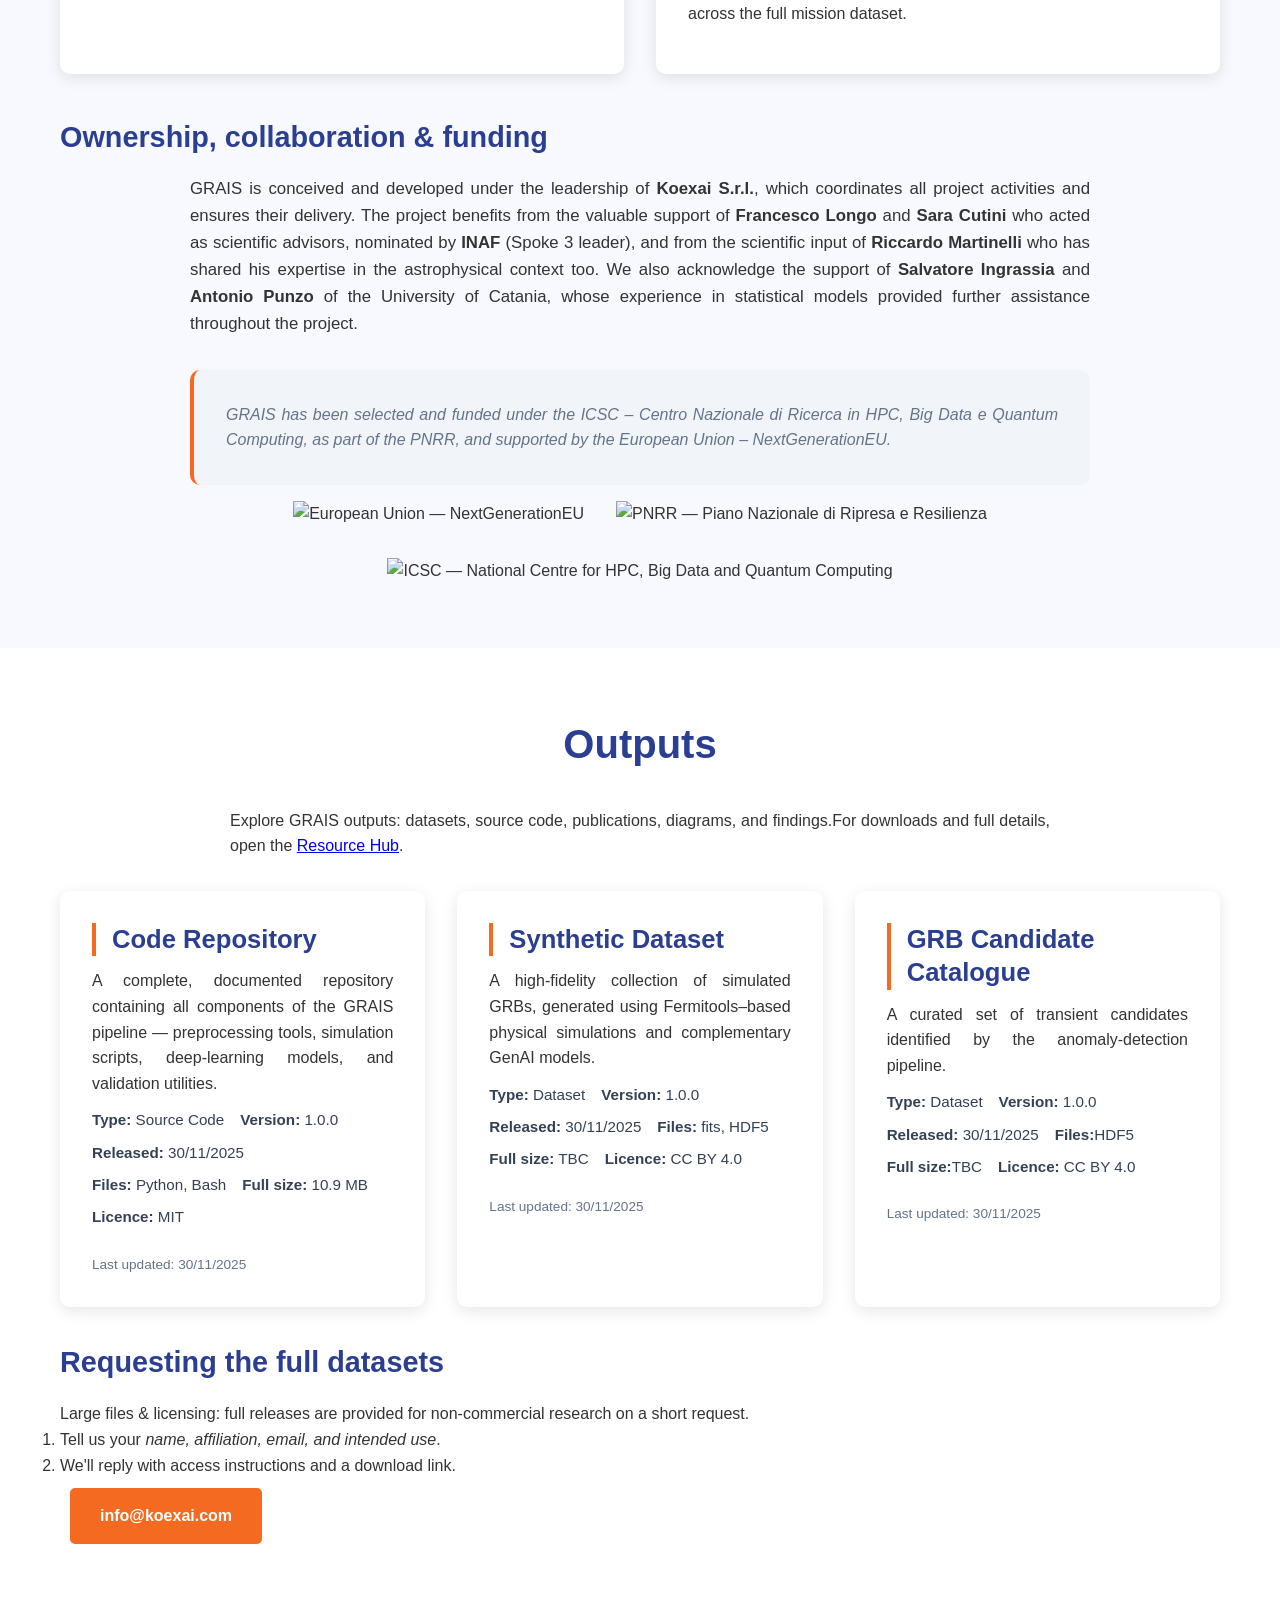
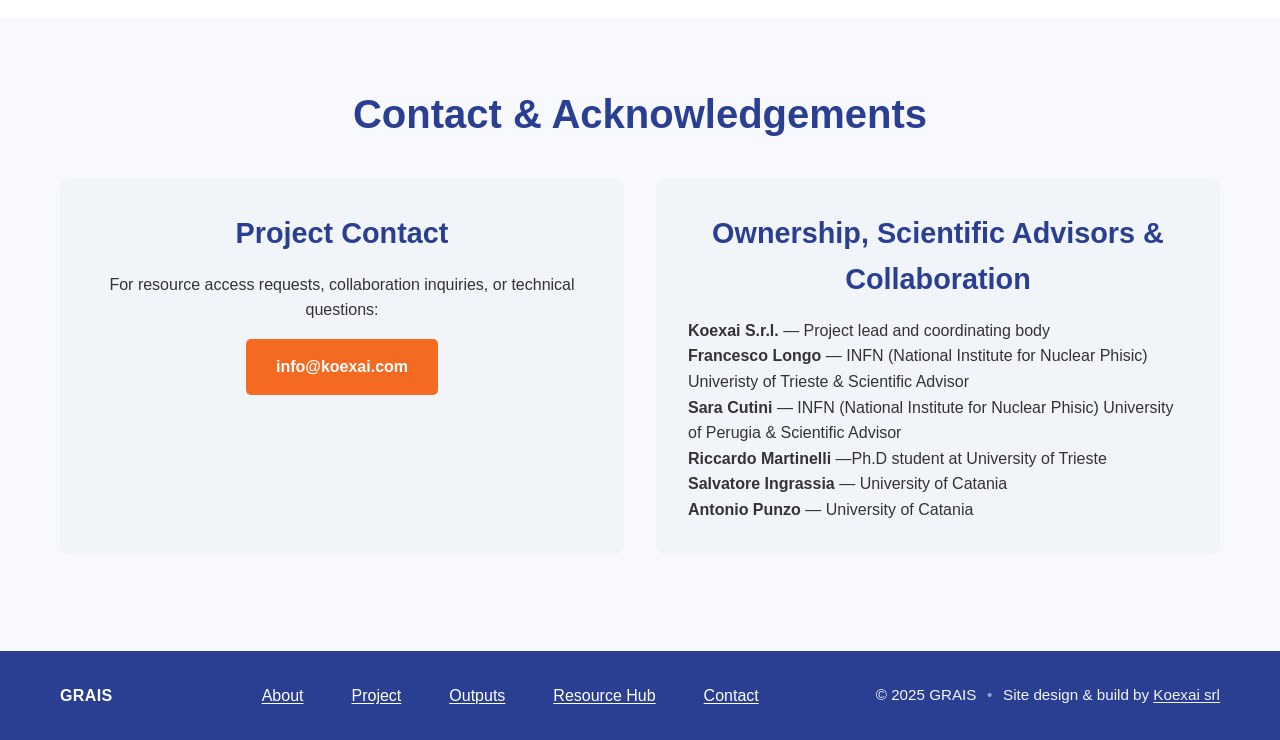
==== commit 35238dad: "Addeded minor fixes on home page" ====
--- a/index.html
+++ b/index.html
@@ -38,7 +38,7 @@
         <section class="hero">
             <div class="container">
                 <h1>GRAIS</h1>
-                <div class="subtitle">Gamma Ray Artificial Intelligence System.</div>
+                <div class="subtitle">Gamma Ray Artificial Intelligence System</div>
                 <div class="tagline" style="text-align: justify">
                    GRAIS advances the detection and simulation of Gamma Ray Bursts (GRBs) by combining innovative astrophysical models with Artificial Intelligence to generate synthetic datasets, enable automated data detection, and provide open, scalable tools for the era of Big Data in astronomy.
                 </div>
@@ -145,7 +145,7 @@
                 <div style="margin-top:2.5rem;">
                   <h3 style="text-align:justify;">Ownership, collaboration & funding</h3>
                   <p style="text-align:justify; font-size:1.05rem; max-width:900px; margin:0.75rem auto 1.5rem auto;">
-                   GRAIS is conceived and developed under the leadership of <strong>Koexai S.r.l.</strong>, which coordinates all project activities and ensures their delivery. The project benefits from the valuable support of <strong>Francesco Longo</strong> and <strong>Sara Cutini</strong> who acted as scientific referees, nominated by <strong>INAF</strong> (Spoke 3 leader), and from the scientific input of <strong>Riccardo Martinelli</strong> who has shared his expertise in the astrophysical context too.
+                   GRAIS is conceived and developed under the leadership of <strong>Koexai S.r.l.</strong>, which coordinates all project activities and ensures their delivery. The project benefits from the valuable support of <strong>Francesco Longo</strong> and <strong>Sara Cutini</strong> who acted as scientific advisors, nominated by <strong>INAF</strong> (Spoke 3 leader), and from the scientific input of <strong>Riccardo Martinelli</strong> who has shared his expertise in the astrophysical context too.
                    We also acknowledge the support of <strong>Salvatore Ingrassia</strong> and <strong>Antonio Punzo</strong> of the University of Catania, whose experience in statistical models provided further assistance throughout the project.
                   </p>
                   <p class="funding-notice" style="text-align:justify; margin-bottom:1rem;">
@@ -205,7 +205,7 @@
               <article class="card resource-card">
                 <header class="resource-head">
                   <h3>Synthetic Dataset</h3>
-                  <p style="text-align:justify">A high-fidelity collection of simulated GRBs, generated using FermiTools–based physical simulations and complementary GenAI models.</p>
+                  <p style="text-align:justify">A high-fidelity collection of simulated GRBs, generated using Fermitools–based physical simulations and complementary GenAI models.</p>
                   <ul class="meta">
                     <li><strong>Type:</strong> Dataset</li>
                     <li><strong>Version:</strong> 1.0.0</li>
@@ -329,10 +329,10 @@
                     </div>
                     
                     <div class="contact-info">
-                      <h3>Ownership, Scientific Referees &amp; Collaboration</h3>
+                      <h3>Ownership, Scientific Advisors &amp; Collaboration</h3>
                       <p style="text-align: left"><strong>Koexai S.r.l.</strong> — Project lead and coordinating body</p>
-                      <p style="text-align: left"><strong>Francesco Longo</strong> — INFN (National Institute for Nuclear Phisic) Univeristy of Trieste &amp; Scientific referee </p>
-                      <p style="text-align: left"><strong>Sara Cutini</strong> — INFN (National Institute for Nuclear Phisic) University of Perugia &amp; Scientific Referee</p>
+                      <p style="text-align: left"><strong>Francesco Longo</strong> — INFN (National Institute for Nuclear Phisic) Univeristy of Trieste &amp; Scientific Advisor </p>
+                      <p style="text-align: left"><strong>Sara Cutini</strong> — INFN (National Institute for Nuclear Phisic) University of Perugia &amp; Scientific Advisor</p>
                       <p style="text-align: left"><strong>Riccardo Martinelli</strong> —Ph.D student at University of Trieste</p>
                       <p style="text-align: left"> <strong>Salvatore Ingrassia</strong> — University of Catania</p> 
                       <p style="text-align: left"><strong>Antonio Punzo</strong> — University of Catania</p>
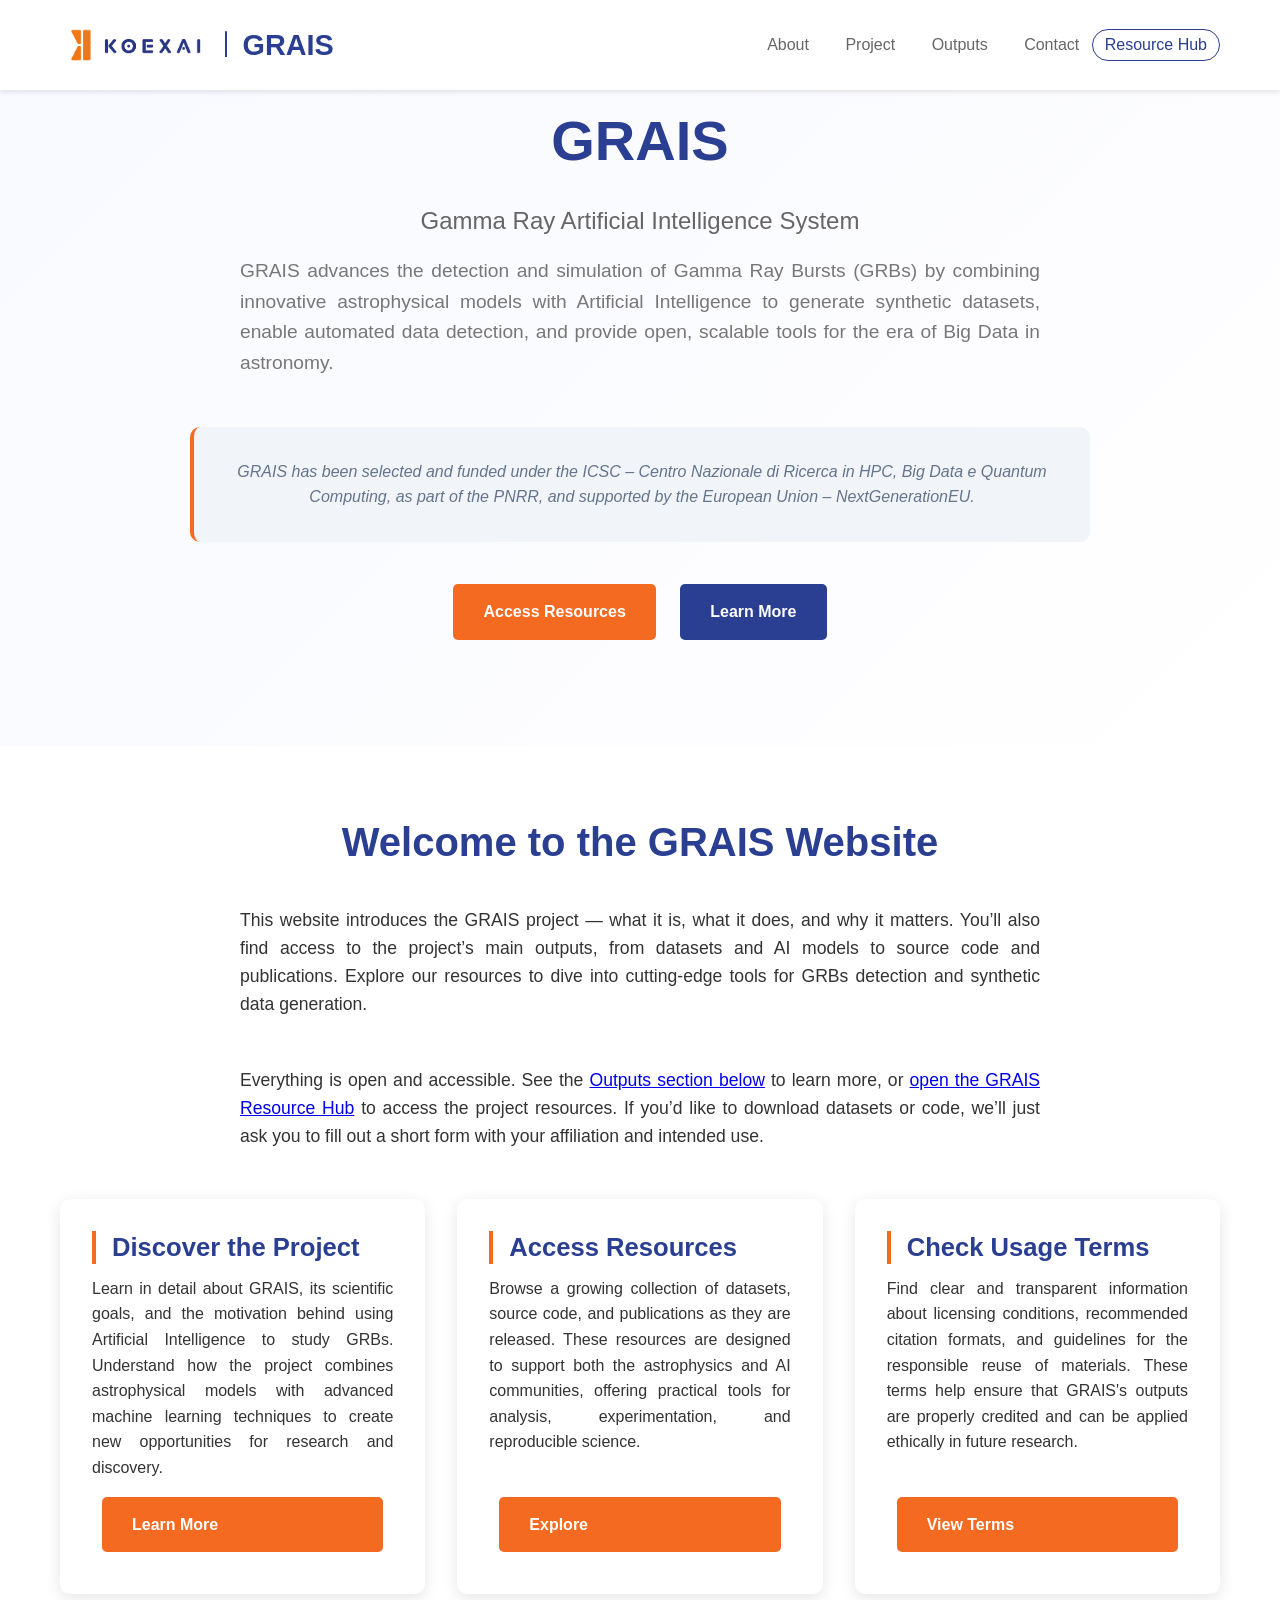
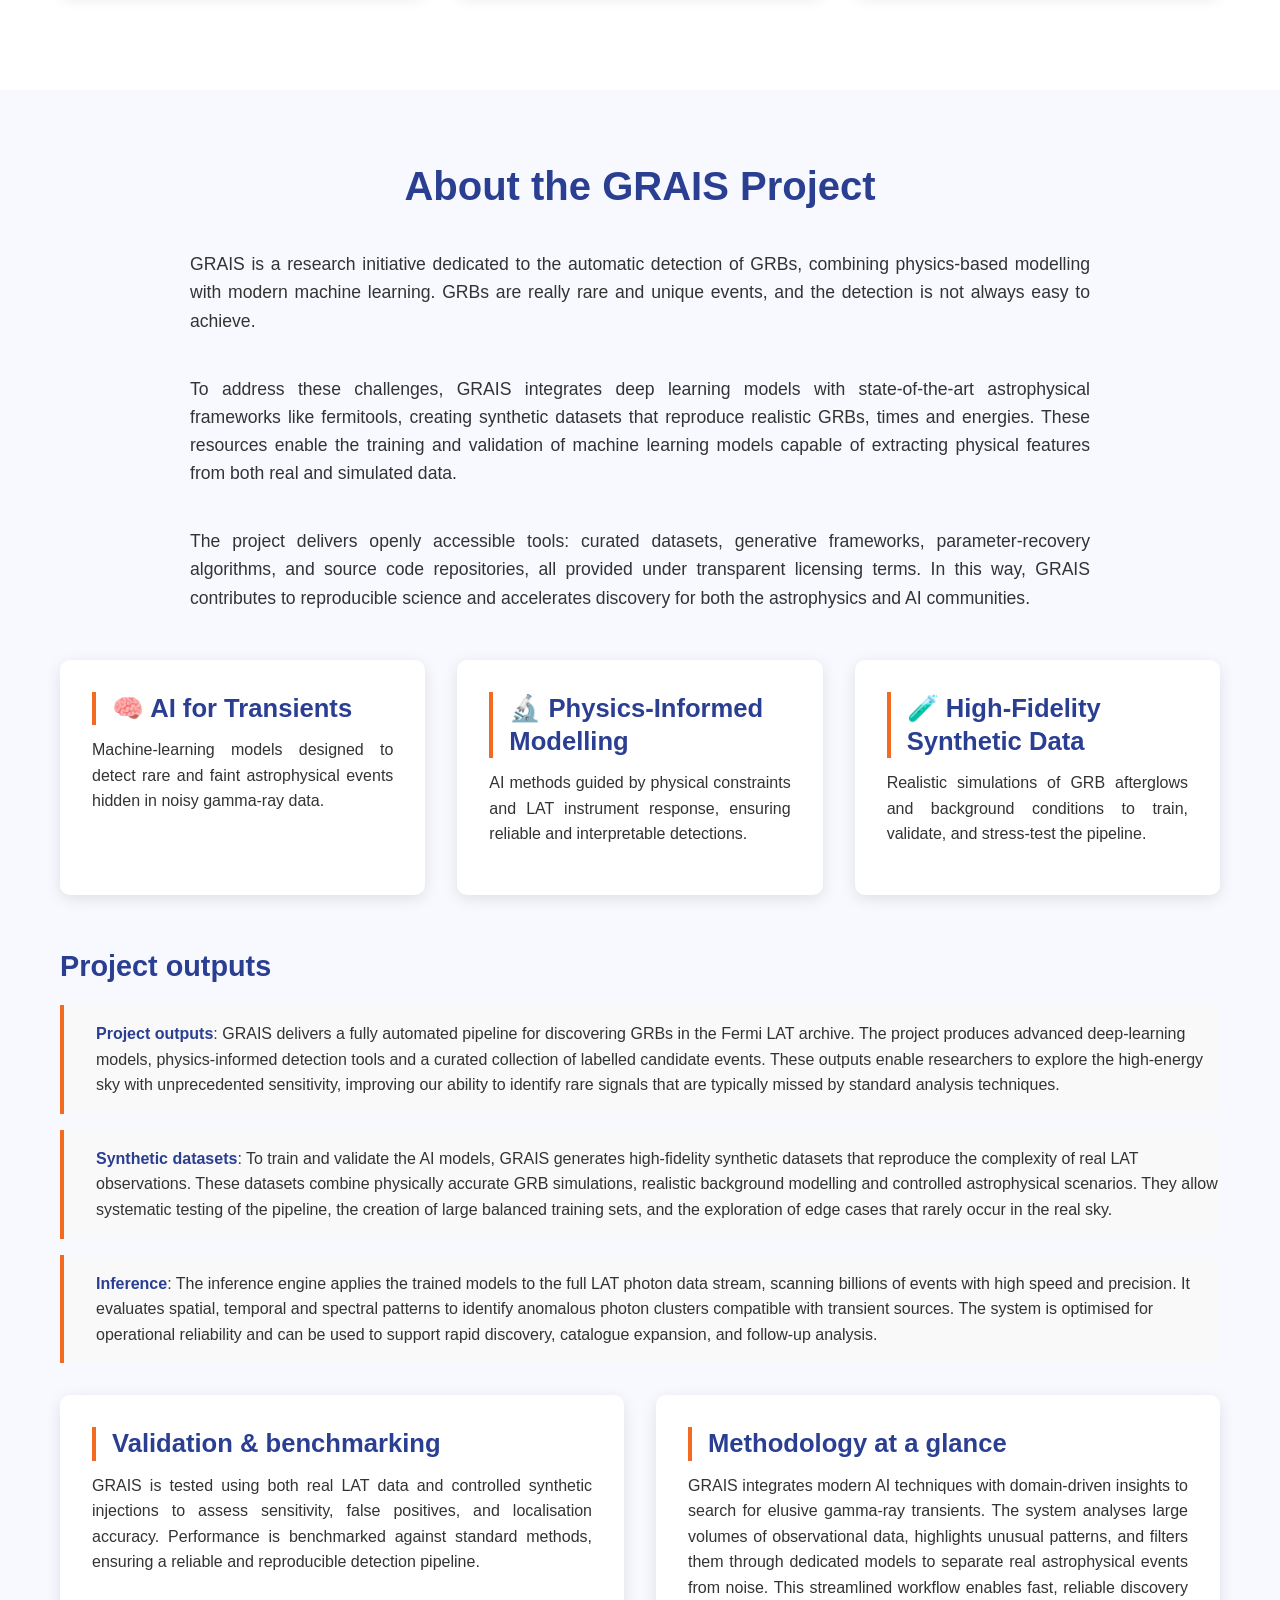
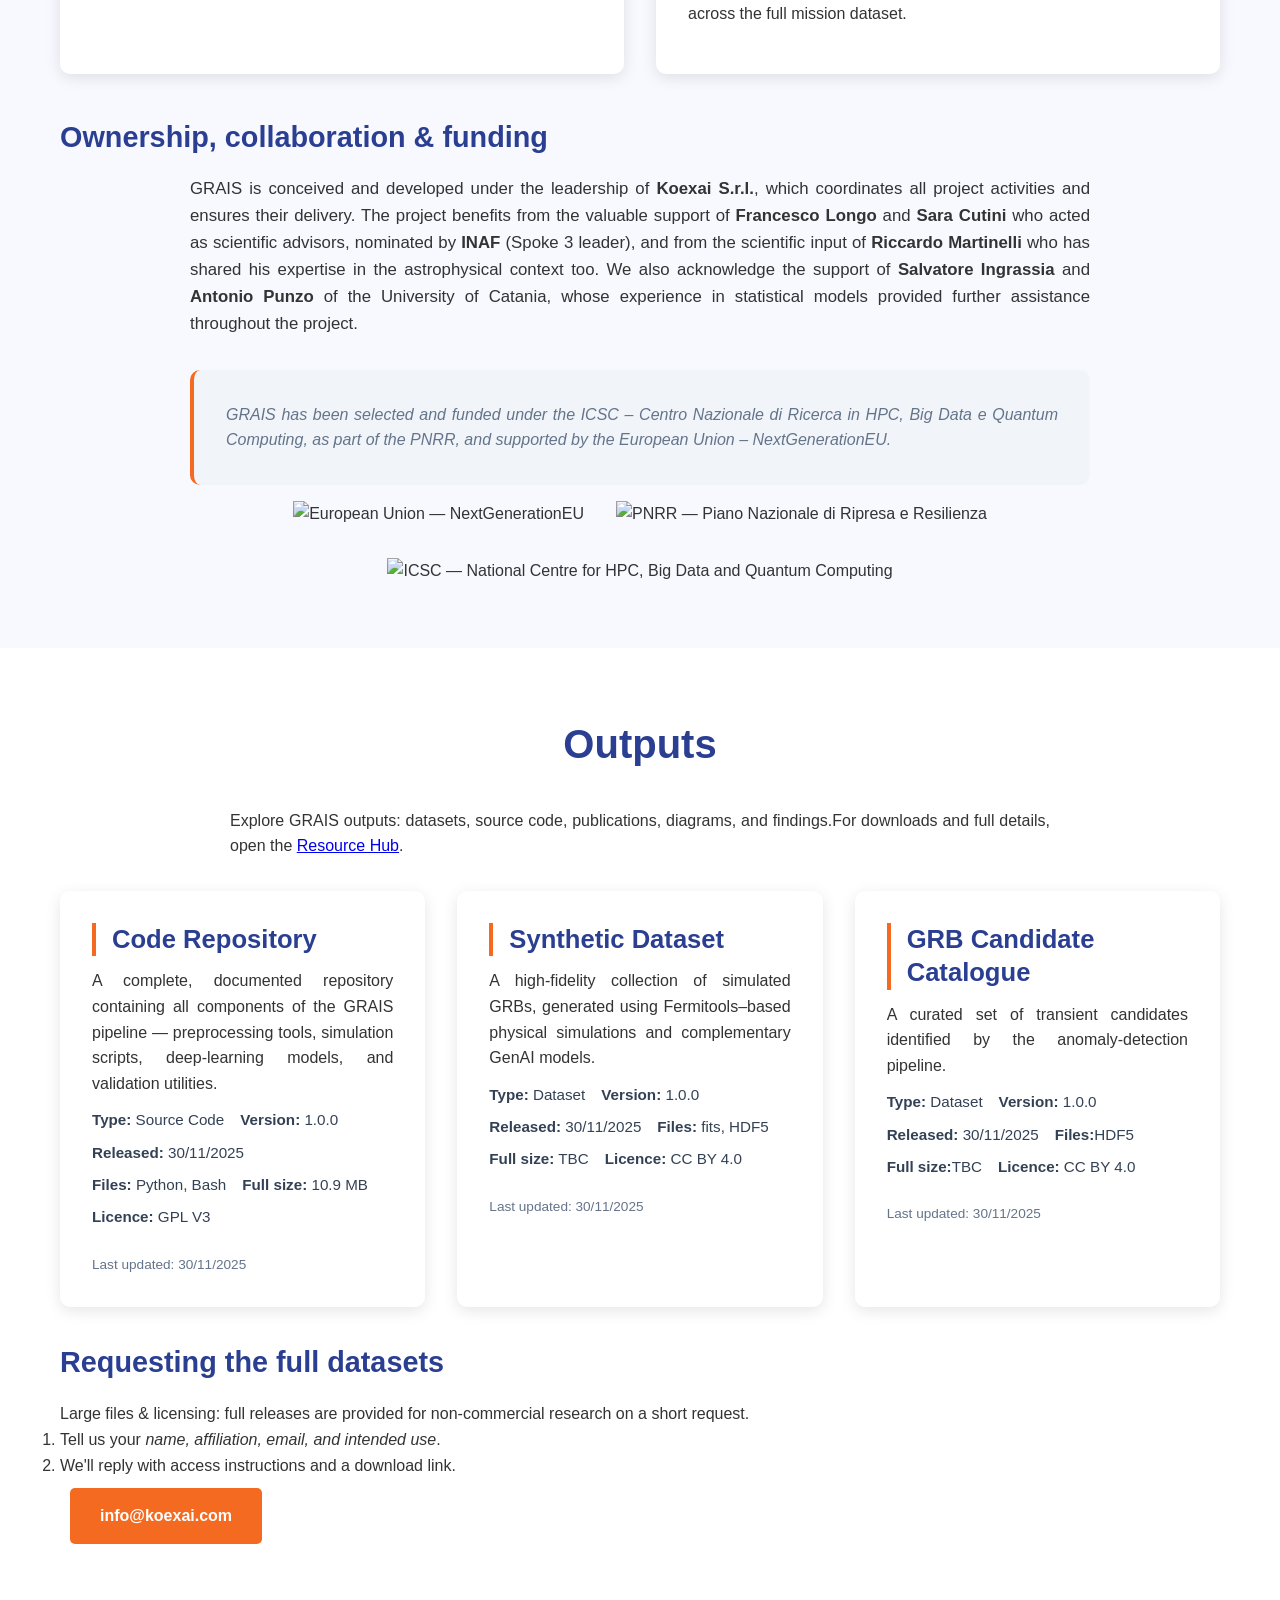
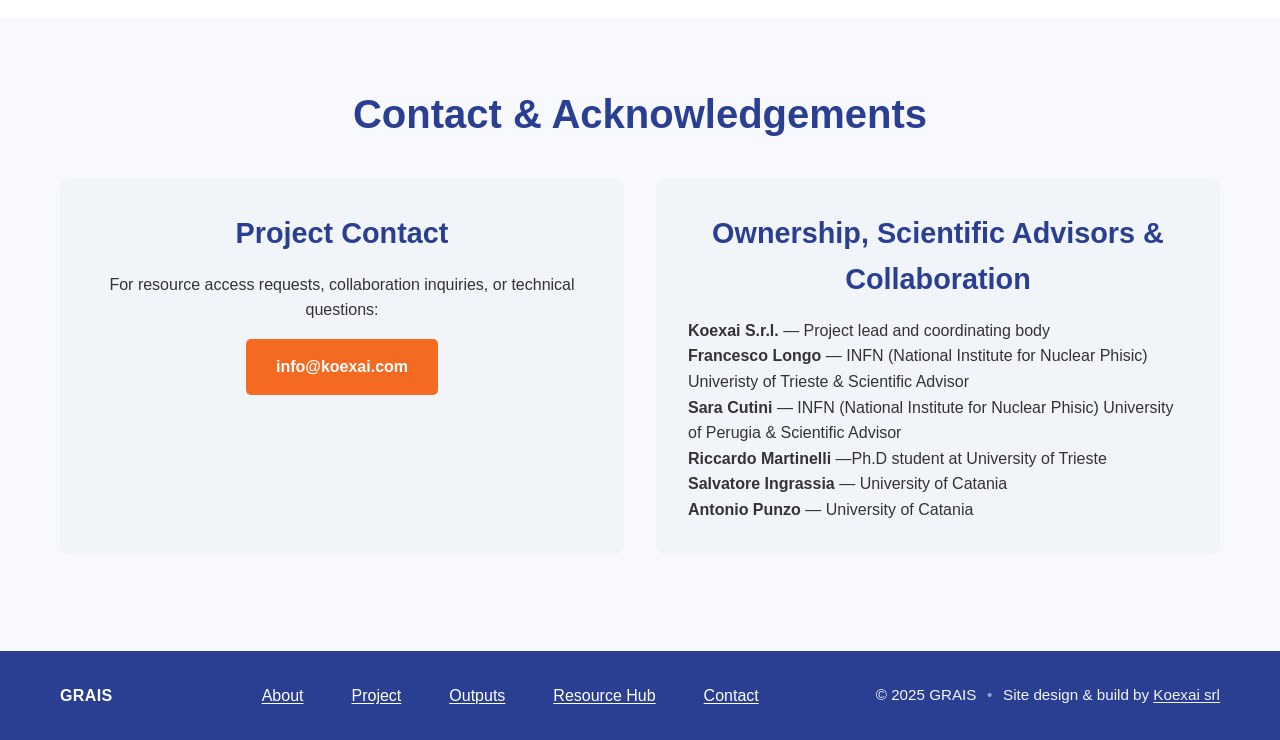
==== commit b06c8ad0: "Added GPL V3 license" ====
--- a/index.html
+++ b/index.html
@@ -187,7 +187,7 @@
                     <li><strong>Released:</strong> 30/11/2025</li>
                     <li><strong>Files:</strong> Python, Bash</li>
                     <li><strong>Full size:</strong> 10.9 MB</li>
-                    <li><strong>Licence:</strong> MIT</li>
+                    <li><strong>Licence:</strong> GPL V3</li>
                   </ul>
                 </header>
 
--- a/assets/css/main.css
+++ b/assets/css/main.css
@@ -693,6 +693,7 @@
 body.resources-page .pub-item[data-status="under-review"] .pub-state{ background:#f3e8ff; border-color:var(--pub-review);   color:#5b21b6; }
 body.resources-page .pub-item[data-status="accepted"]     .pub-state{ background:#e9f7ef; border-color:var(--pub-accept);   color:#065f46; }
 body.resources-page .pub-item[data-status="published"]    .pub-state{ background:#e8f5eb; border-color:var(--pub-publish);  color:#065f46; }
+body.resources-page .pub-item[data-status="available"]    .pub-state{ background:#e8f5eb; border-color:var(--pub-publish);  color:#065f46; }
 body.resources-page .pub-item[data-status="preprint"]     .pub-state{ background:#e6f7fb; border-color:var(--pub-preprint); color:#0c4a6e; }
 body.resources-page .pub-item[data-status="wip"]          .pub-state{ background:#eef2f7; border-color:var(--pub-wip);      color:#334155; }
 body.resources-page .pub-item[data-status="planned"]      .pub-state{ background:#eef2f7; border-color:#cbd5e1;             color:#334155; }
